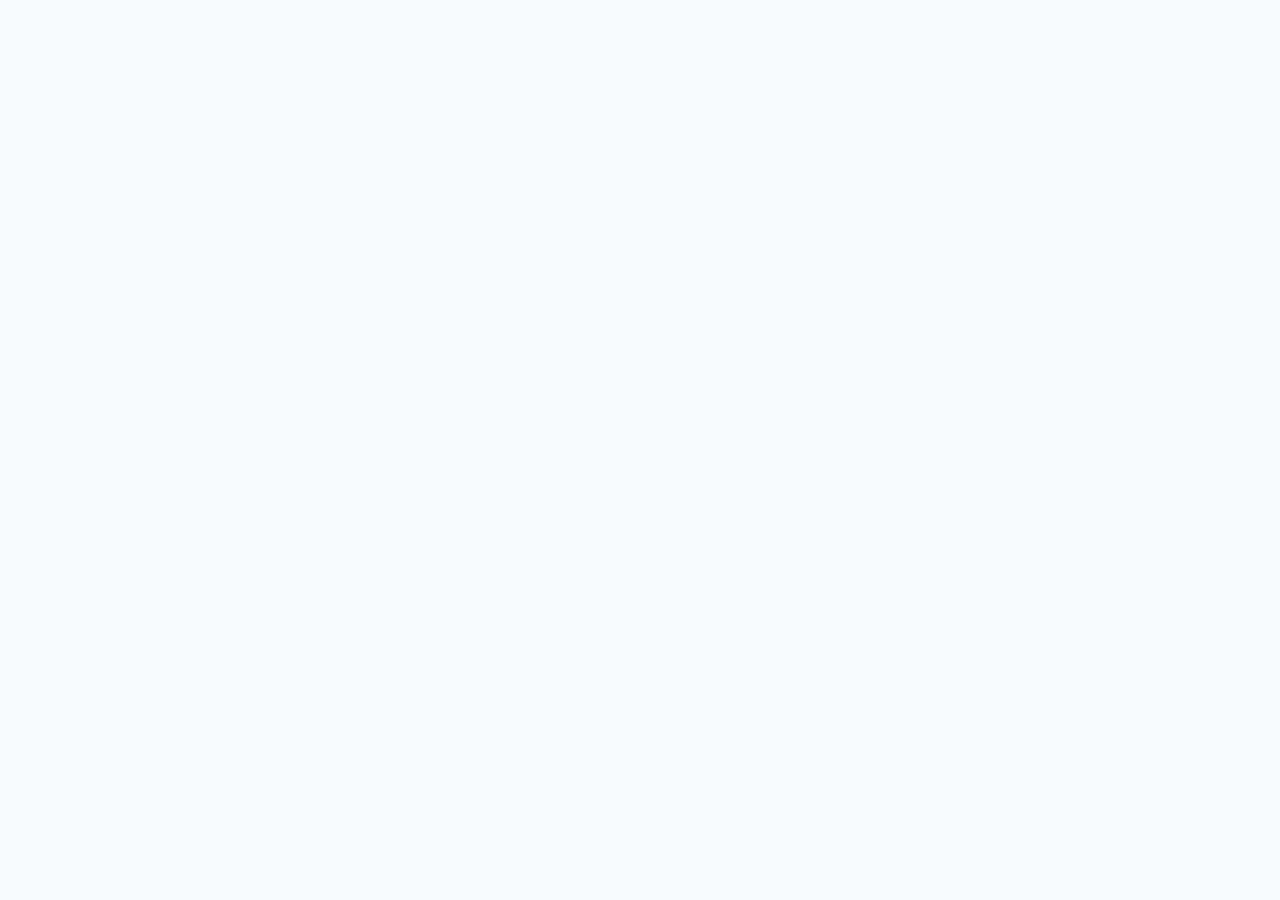
==== index.html @ 61c15d19 "Shrink the Daily and Arena top cards to 96 once today's challenge is done iOS frames both at isCompl" ====
<!DOCTYPE html>
<html lang="en">

<head>
    <meta charset="UTF-8">
    <meta name="viewport"
        content="width=device-width, initial-scale=1.0, maximum-scale=1.0, user-scalable=no, viewport-fit=cover">
    <meta name="google-site-verification" content="3s9HhfGiufMn-CV7OhrmbOc2FRz2rrW3vr4sDleNKUE" />
    <title>Prefrontal Lab | Cognitive Training Games</title>
    <meta name="description"
        content="Prefrontal Lab is a fast cognitive training game suite for attention, working memory, visual search, inhibition, and reasoning." />
    <meta name="application-name" content="Prefrontal Lab" />
    <meta name="robots" content="index,follow" />
    <link rel="canonical" href="https://prefrontal-lab.com/" />
    <meta property="og:title" content="Prefrontal Lab | Cognitive Training Games" />
    <meta property="og:description"
        content="Train attention, working memory, visual search, inhibition, and reasoning with quick brain-training games." />
    <meta property="og:type" content="website" />
    <meta property="og:url" content="https://prefrontal-lab.com/" />
    <meta property="og:locale" content="en_US" />
    <meta name="twitter:card" content="summary" />
    <meta name="twitter:title" content="Prefrontal Lab | Cognitive Training Games" />
    <meta name="twitter:description"
        content="Quick cognitive training games for attention, memory, inhibition, and reasoning." />
    <link rel="stylesheet" href="https://cdn.jsdelivr.net/npm/katex@0.16.0/dist/katex.min.css">
    <script defer src="https://cdn.jsdelivr.net/npm/katex@0.16.0/dist/katex.min.js"></script>
    <meta name="theme-color" content="#f8fafc">
    <script>
        // 在第一帧之前决定深浅色，否则选了深色的人每次打开都会先闪一下白屏。
        // 和 App.jsx 里的外观设置读同一个键；存储不可用时按系统来。
        (function () {
            var pref = 'system';
            try { pref = localStorage.getItem('pfl_appearance') || 'system'; } catch (e) { }
            var systemDark = !!(window.matchMedia && window.matchMedia('(prefers-color-scheme: dark)').matches);
            if (pref === 'dark' || (pref === 'system' && systemDark)) {
                document.documentElement.classList.add('theme-dark');
                document.querySelector('meta[name="theme-color"]').setAttribute('content', '#0f172a');
            }
        })();
    </script>
    <link rel="stylesheet" href="./src/styles.css?v=v628-layout-20261013d">
    <link rel="stylesheet" href="./src/theme-dark.css?v=v628-layout-20261013d">
    <link rel="stylesheet" href="./src/parity-shell.css?v=v628-layout-20261013d">
    <link rel="stylesheet" href="./src/parity-rules.css?v=v628-layout-20261013d">
    <link rel="stylesheet" href="./src/parity-game.css?v=v628-layout-20261013d">
    <link rel="stylesheet" href="./src/parity-arena.css?v=v628-layout-20261013d">
    <link rel="stylesheet" href="./src/parity-daily.css?v=v628-layout-20261013d">
    <link rel="stylesheet" href="./src/parity-layout.css?v=v628-layout-20261013d">
    <script src="https://unpkg.com/react@18/umd/react.production.min.js" crossorigin></script>
    <script src="https://unpkg.com/react-dom@18/umd/react-dom.production.min.js" crossorigin></script>
    <script src="https://unpkg.com/@babel/standalone@7.24.7/babel.min.js" crossorigin></script>
    <script src="https://cdn.tailwindcss.com"></script>
    <script>
        // 只带 border、不写颜色的元素（规则弹窗里的示例框等）用的是 Tailwind 的默认描边色。
        // 把它换成变量，浅色下仍是原来的 #e5e7eb，深色下由 theme-dark.css 改成描边色。
        tailwind.config = { theme: { extend: { borderColor: { DEFAULT: 'var(--pfl-default-border, #e5e7eb)' } } } };
    </script>
    <script src="https://unpkg.com/lucide@latest"></script>
</head>

<body>
    <div id="root"></div>

    <script src="./src/gameLogic.js?v=v628-layout-20261013d"></script>
    <script type="text/babel" data-presets="env,react" src="./src/App.jsx?v=v628-layout-20261013d"></script>
</body>

</html>
---- src/styles.css ----
body {
    --mobile-nav-height: 68px;
    --mobile-nav-bottom: max(8px, env(safe-area-inset-bottom));
    --mobile-nav-gap: 20px;
    --mobile-nav-clearance: calc(var(--mobile-nav-height) + var(--mobile-nav-bottom) + var(--mobile-nav-gap));
    background-color: #f8fafc;
    font-family: 'Inter', system-ui, -apple-system, sans-serif;
    margin: 0;
    overflow: hidden;
    touch-action: manipulation;
}

html,
body {
    height: 100%;
}

body.is-app-scrollable {
    overflow-x: hidden;
    overflow-y: auto;
    touch-action: pan-y;
    overscroll-behavior-y: none;
    -webkit-overflow-scrolling: touch;
}

html.is-app-scrollable {
    overflow-x: hidden;
    overflow-y: auto;
    overscroll-behavior-y: none;
}

#root {
    height: 100vh;
    height: 100dvh;
    width: 100vw;
}

body.is-app-scrollable #root {
    height: auto;
    min-height: 100vh;
    min-height: 100dvh;
}

.app-shell {
    min-height: 100vh;
    min-height: 100dvh;
}

body.is-app-scrollable .app-shell {
    height: auto !important;
    min-height: 100vh;
    min-height: 100dvh;
    overflow: visible !important;
}

.app-nav {
    position: fixed;
    left: 12px;
    right: 12px;
    bottom: max(10px, env(safe-area-inset-bottom));
    z-index: 60;
    display: flex;
    align-items: center;
    gap: 8px;
    padding: 8px;
    border: 1px solid rgba(226, 232, 240, 0.9);
    border-radius: 24px;
    background: rgba(255, 255, 255, 0.9);
    box-shadow: 0 18px 45px rgba(15, 23, 42, 0.14);
    backdrop-filter: blur(18px);
}

.app-nav-brand,
.app-nav-settings {
    display: none;
}

.settings-scrim {
    position: fixed;
    inset: 0;
    z-index: 80;
    border: 0;
    background: transparent;
}

.settings-control {
    position: relative;
    z-index: 70;
}

.settings-toggle {
    width: 42px;
    height: 42px;
    border: 1px solid #e2e8f0;
    border-radius: 999px;
    background: rgba(255, 255, 255, 0.9);
    color: #4f46e5;
    display: flex;
    align-items: center;
    justify-content: center;
    box-shadow: 0 4px 10px rgba(15, 23, 42, 0.04);
    backdrop-filter: blur(12px);
}

.settings-toggle:active {
    transform: scale(0.96);
}

.settings-menu {
    position: absolute;
    top: calc(100% + 10px);
    right: 0;
    width: min(260px, calc(100vw - 32px));
    border: 1px solid rgba(226, 232, 240, 0.92);
    border-radius: 20px;
    background: rgba(255, 255, 255, 0.96);
    box-shadow: 0 18px 42px rgba(15, 23, 42, 0.14);
    backdrop-filter: blur(18px);
    padding: 12px;
    z-index: 2;
    pointer-events: auto;
}

.settings-panel {
    position: fixed;
    top: 66px;
    right: 20px;
    z-index: 90;
}

.settings-menu-title,
.settings-sync-row,
.settings-sound-row,
.settings-sound-label {
    display: flex;
    align-items: center;
    gap: 8px;
}

.settings-menu-title {
    color: #0f172a;
    font-size: 12px;
    font-weight: 900;
    padding: 3px 4px 10px;
}

.settings-menu-section {
    border-radius: 16px;
    background: #f8fafc;
    padding: 10px;
}

.settings-row-label {
    color: #64748b;
    font-size: 10px;
    font-weight: 900;
    margin-bottom: 8px;
}

.settings-language-group {
    display: grid;
    grid-template-columns: 1fr 1fr;
    gap: 6px;
}

/* 外观有三个选项（跟随系统 / 浅色 / 深色），语言只有两个。 */
.settings-language-group.is-three {
    grid-template-columns: repeat(3, minmax(0, 1fr));
}

.settings-language-option {
    height: 36px;
    border: 1px solid #e2e8f0;
    border-radius: 12px;
    background: #ffffff;
    color: #64748b;
    font-size: 12px;
    font-weight: 900;
    position: relative;
    z-index: 1;
    pointer-events: auto;
    touch-action: manipulation;
}

.settings-language-option.is-active {
    border-color: #4f46e5;
    background: #4f46e5;
    color: #ffffff;
}

.settings-sound-row {
    margin-top: 10px;
    border-radius: 16px;
    background: #ffffff;
    border: 1px solid #e2e8f0;
    color: #334155;
    padding: 10px;
    font-size: 11px;
    font-weight: 900;
}

.settings-sound-label {
    min-width: 0;
}

.settings-sound-toggle {
    margin-left: auto;
    min-width: 54px;
    height: 28px;
    border: 1px solid #e2e8f0;
    border-radius: 999px;
    background: #f8fafc;
    color: #94a3b8;
    padding: 0 10px;
    font-size: 10px;
    font-weight: 900;
    transition: transform 160ms ease, background 160ms ease, color 160ms ease, border-color 160ms ease;
    touch-action: manipulation;
}

.settings-sound-toggle.is-active {
    border-color: rgba(16, 185, 129, 0.28);
    background: #ecfdf5;
    color: #059669;
}

.settings-sound-toggle:active {
    transform: scale(0.96);
}

.settings-sync-row {
    margin-top: 10px;
    border-radius: 16px;
    background: #ffffff;
    border: 1px solid #e2e8f0;
    color: #64748b;
    padding: 10px;
    font-size: 11px;
    font-weight: 900;
}

.settings-sync-row strong {
    margin-left: auto;
    border-radius: 999px;
    background: #f1f5f9;
    color: #94a3b8;
    padding: 4px 7px;
    font-size: 9px;
}

.settings-screen {
    color: #0f172a;
}

.settings-page-wrap {
    width: 100%;
    max-width: 440px;
    margin: 0 auto;
    padding-bottom: 16px;
}

.settings-page-hero {
    display: flex;
    align-items: center;
    gap: 14px;
    margin-bottom: 16px;
}

.settings-page-icon {
    width: 52px;
    height: 52px;
    border-radius: 18px;
    background: #4f46e5;
    color: #ffffff;
    display: flex;
    align-items: center;
    justify-content: center;
    box-shadow: 0 16px 30px rgba(79, 70, 229, 0.2);
    flex: 0 0 auto;
}

.settings-page-kicker {
    color: #94a3b8;
    font-size: 9px;
    font-weight: 900;
    letter-spacing: 0.12em;
    text-transform: uppercase;
}

.settings-page-hero h2 {
    margin-top: 3px;
    color: #0f172a;
    font-size: 24px;
    font-weight: 950;
    line-height: 1.1;
}

.settings-page-hero p {
    margin-top: 5px;
    color: #64748b;
    font-size: 12px;
    font-weight: 750;
    line-height: 1.45;
}

.settings-page-card {
    margin-top: 12px;
    border: 1px solid #e2e8f0;
    border-radius: 22px;
    background: #ffffff;
    padding: 14px;
    box-shadow: 0 14px 30px rgba(15, 23, 42, 0.045);
}

.settings-page-link-card {
    width: 100%;
    display: flex;
    align-items: center;
    gap: 12px;
    text-align: left;
    cursor: pointer;
    transition: transform 160ms ease, border-color 160ms ease, box-shadow 160ms ease;
}

.settings-page-link-card:hover {
    border-color: rgba(79, 70, 229, 0.22);
    box-shadow: 0 16px 32px rgba(79, 70, 229, 0.08);
}

.settings-page-link-card:active {
    transform: scale(0.985);
}

.settings-page-enter-button {
    flex: 0 0 auto;
    margin-left: auto;
    display: inline-flex;
    align-items: center;
    justify-content: center;
    min-width: 66px;
    gap: 3px;
    border: 1px solid rgba(16, 185, 129, 0.18);
    border-radius: 999px;
    background: #ecfdf5;
    color: #059669;
    padding: 7px 9px;
    font-size: 10px;
    font-weight: 950;
    white-space: nowrap;
}

.settings-daily-card-icon {
    background: #ecfdf5;
    color: #10b981;
}

.settings-page-back {
    display: inline-flex;
    align-items: center;
    gap: 5px;
    min-height: 32px;
    margin: -3px 0 12px;
    border: 0;
    background: transparent;
    color: #64748b;
    font-size: 11px;
    font-weight: 900;
}

.settings-page-back:active {
    transform: translateX(-2px);
}

.settings-subpage-hero {
    margin-bottom: 14px;
}

.settings-daily-page-icon {
    background: #10b981;
    box-shadow: 0 16px 30px rgba(16, 185, 129, 0.18);
}

.settings-page-row,
.settings-page-card.settings-account-card {
    display: flex;
    align-items: center;
    gap: 12px;
}

.settings-page-stack {
    display: flex;
    flex-direction: column;
    gap: 12px;
}

.settings-page-group {
    padding: 0;
    overflow: hidden;
}

.settings-page-group-row {
    padding: 14px;
}

.settings-page-group-language {
    display: flex;
    flex-direction: column;
    gap: 10px;
}

.settings-page-group-divider {
    height: 1px;
    margin: 0 14px;
    background: #eef2f7;
}

.settings-page-group-link {
    width: 100%;
    border: 0;
    background: #ffffff;
    display: flex;
    align-items: center;
    gap: 12px;
    text-align: left;
    cursor: pointer;
    transition: background 160ms ease;
}

.settings-page-group-link:hover {
    background: #f8fafc;
}

.settings-page-group-link:active {
    transform: scale(0.99);
}

.training-records-screen {
    min-height: 100dvh;
    padding: 20px 20px 34px;
}

.training-records-wrap {
    width: 100%;
    max-width: 560px;
    margin: 0 auto;
}

.training-records-topbar {
    display: grid;
    grid-template-columns: 32px minmax(0, 1fr) 32px;
    align-items: center;
    gap: 8px;
    margin: -3px 0 18px;
}

.training-records-topbar .settings-page-back {
    width: 32px;
    min-height: 32px;
    margin: 0;
    justify-content: center;
}

.training-records-topbar h1 {
    margin: 0;
    color: #0f172a;
    font-size: 20px;
    font-weight: 950;
    line-height: 1.1;
    text-align: center;
}

.training-records-locked-state {
    min-height: 420px;
    display: flex;
    flex-direction: column;
    align-items: center;
    justify-content: center;
    padding: 32px 22px;
    border: 1px solid #e2e8f0;
    border-radius: 24px;
    background: #ffffff;
    box-shadow: 0 12px 26px rgba(15, 23, 42, 0.05);
    text-align: center;
}

.training-records-locked-icon {
    width: 58px;
    height: 58px;
    display: grid;
    place-items: center;
    margin-bottom: 16px;
    border-radius: 18px;
    background: #eef2ff;
    color: #4f46e5;
}

.training-records-locked-kicker {
    color: #818cf8;
    font-size: 10px;
    font-weight: 950;
    letter-spacing: 0.12em;
}

.training-records-locked-state h2 {
    max-width: 300px;
    margin-top: 8px;
    color: #0f172a;
    font-size: 21px;
    font-weight: 950;
    line-height: 1.2;
}

.training-records-locked-state > p {
    max-width: 300px;
    margin-top: 9px;
    color: #64748b;
    font-size: 12px;
    font-weight: 750;
    line-height: 1.55;
}

.training-records-locked-progress {
    width: min(100%, 300px);
    margin-top: 24px;
    padding: 13px;
    border: 1px solid #e0e7ff;
    border-radius: 16px;
    background: #f8fafc;
    text-align: left;
}

.training-records-locked-progress-head {
    display: flex;
    align-items: center;
    justify-content: space-between;
    gap: 12px;
}

.training-records-locked-progress-head span,
.training-records-locked-progress-head strong {
    color: #4f46e5;
    font-size: 10px;
    font-weight: 950;
}

.training-records-locked-progress-track {
    height: 7px;
    margin-top: 10px;
    overflow: hidden;
    border-radius: 999px;
    background: #e2e8f0;
}

.training-records-locked-progress-track span {
    display: block;
    height: 100%;
    border-radius: inherit;
    background: #4f46e5;
    transition: width 240ms ease;
}

.training-records-locked-progress small {
    display: block;
    margin-top: 8px;
    color: #94a3b8;
    font-size: 10px;
    font-weight: 750;
}

.training-records-locked-cta {
    display: inline-flex;
    align-items: center;
    justify-content: center;
    gap: 8px;
    min-height: 44px;
    margin-top: 18px;
    padding: 0 18px;
    border: 0;
    border-radius: 14px;
    background: #4f46e5;
    color: #ffffff;
    font-size: 12px;
    font-weight: 900;
    box-shadow: 0 10px 20px rgba(79, 70, 229, 0.16);
}

.weekly-report-locked-state {
    min-height: 520px;
    border: 1px solid #d1fae5;
    background: #ffffff;
    box-shadow: 0 16px 34px rgba(16, 185, 129, 0.08);
}

.weekly-report-locked-state .training-records-locked-icon {
    background: #ecfdf5;
    color: #059669;
}

.weekly-report-locked-state .training-records-locked-kicker {
    color: #10b981;
}

.weekly-report-locked-state .training-records-locked-progress {
    border-color: #a7f3d0;
}

.weekly-report-locked-state .training-records-locked-progress-head span,
.weekly-report-locked-state .training-records-locked-progress-head strong {
    color: #059669;
}

.weekly-report-locked-state .training-records-locked-progress-track span {
    background: #10b981;
}

.weekly-report-locked-state .training-records-locked-cta {
    background: #10b981;
    box-shadow: 0 10px 20px rgba(16, 185, 129, 0.16);
}

.training-records-hero {
    display: flex;
    align-items: center;
    gap: 12px;
    margin: 8px 0 18px;
}

.training-records-icon {
    background: #eef2ff;
    color: #4f46e5;
    box-shadow: 0 5px 12px rgba(79, 70, 229, 0.08);
}

.training-records-hero h2 {
    margin-top: 3px;
    color: #0f172a;
    font-size: 24px;
    font-weight: 950;
    line-height: 1.1;
}

.training-records-hero p {
    margin-top: 5px;
    color: #64748b;
    font-size: 12px;
    font-weight: 750;
    line-height: 1.45;
}

.training-records-growth-card {
    display: grid;
    grid-template-columns: auto minmax(0, 1fr) auto;
    align-items: center;
    gap: 11px;
    margin: 0 0 12px;
    padding: 13px 14px;
    border: 1px solid #dbeafe;
    border-radius: 18px;
    background: linear-gradient(135deg, #ffffff 0%, #f8fafc 100%);
    box-shadow: 0 10px 24px rgba(79, 70, 229, 0.06);
}

.training-records-growth-mark {
    width: 34px;
    height: 34px;
    display: grid;
    place-items: center;
    border-radius: 12px;
    background: #eef2ff;
    color: #4f46e5;
}

.training-records-growth-copy {
    min-width: 0;
}

.training-records-growth-copy > span,
.training-records-next-step > div > span {
    display: block;
    color: #818cf8;
    font-size: 9px;
    font-weight: 950;
    letter-spacing: 0.1em;
}

.training-records-growth-copy strong {
    display: block;
    margin-top: 3px;
    overflow: hidden;
    color: #0f172a;
    font-size: 14px;
    font-weight: 950;
    text-overflow: ellipsis;
    white-space: nowrap;
}

.training-records-growth-copy p {
    margin-top: 3px;
    overflow: hidden;
    color: #64748b;
    font-size: 10px;
    font-weight: 750;
    line-height: 1.35;
    text-overflow: ellipsis;
    white-space: nowrap;
}

.training-records-growth-streak {
    min-width: 48px;
    padding-left: 10px;
    border-left: 1px solid #e0e7ff;
    text-align: right;
}

.training-records-growth-streak strong {
    display: block;
    color: #4338ca;
    font-size: 20px;
    font-weight: 950;
    line-height: 1;
    font-variant-numeric: tabular-nums;
}

.training-records-growth-streak span {
    display: block;
    margin-top: 4px;
    color: #64748b;
    font-size: 8px;
    font-weight: 850;
    white-space: nowrap;
}

.training-records-report-button {
    width: 100%;
    min-height: 76px;
    margin-bottom: 12px;
    padding: 14px 15px 14px 17px;
    border: 1px solid #4f46e5;
    border-radius: 20px;
    background: #4f46e5;
    color: #4f46e5;
    display: flex;
    align-items: center;
    justify-content: space-between;
    gap: 12px;
    text-align: left;
    position: relative;
    overflow: visible;
    box-shadow: 0 12px 26px rgba(79, 70, 229, 0.16);
    transition: transform 160ms ease, box-shadow 160ms ease, background 160ms ease;
}

.training-records-report-button:active {
    transform: scale(0.985);
}

.training-records-report-button:hover {
    background: #4338ca;
    box-shadow: 0 14px 28px rgba(79, 70, 229, 0.16);
}

.training-records-report-copy {
    display: grid;
    gap: 3px;
}

.training-records-report-copy span {
    color: rgba(255, 255, 255, 0.78);
    font-size: 9px;
    font-weight: 950;
    letter-spacing: 0.1em;
}

.training-records-report-copy strong {
    color: #ffffff;
    font-size: 16px;
    font-weight: 950;
}

.training-records-report-action {
    width: 30px;
    height: 30px;
    flex: 0 0 auto;
    position: relative;
    z-index: 3;
    display: grid;
    place-items: center;
    border-radius: 10px;
    background: transparent;
    color: #ffffff;
}

.training-records-report-action svg {
    display: block;
    width: 16px;
    height: 16px;
    overflow: visible;
    position: relative;
    z-index: 1;
    color: #ffffff;
    stroke: currentColor;
    stroke-width: 2;
}

.training-records-report-arrow {
    transform: scaleX(-1);
}

.training-records-heatmap-panel {
    margin-bottom: 12px;
    padding: 14px;
    border: 1px solid #e2e8f0;
    border-radius: 18px;
    background: #ffffff;
    touch-action: pan-y;
}

.training-records-heatmap-head {
    min-height: 30px;
}

.training-records-month-controls {
    display: inline-flex;
    align-items: center;
    gap: 4px;
}

.training-records-month-controls button {
    display: inline-flex;
    width: 30px;
    height: 30px;
    align-items: center;
    justify-content: center;
    border: 1px solid #e2e8f0;
    border-radius: 10px;
    background: #f8fafc;
    color: #64748b;
    transition: transform 160ms ease, background-color 160ms ease, color 160ms ease;
}

.training-records-month-controls button:not(:disabled):hover {
    background: #eef2ff;
    color: #4f46e5;
}

.training-records-month-controls button:not(:disabled):active {
    transform: scale(0.92);
}

.training-records-month-controls button:disabled {
    cursor: default;
    opacity: 0.35;
}

.training-records-month-arrow {
    display: inline-block;
    width: 16px;
    height: 16px;
    fill: none;
    stroke: currentColor;
    stroke-width: 2;
    stroke-linecap: round;
    stroke-linejoin: round;
}

.training-records-heatmap-layout {
    display: grid;
    grid-template-columns: minmax(0, 1fr) 132px;
    align-items: center;
    gap: 16px;
    margin-top: 14px;
}

.training-records-heatmap {
    min-width: 0;
    width: 100%;
    max-width: 224px;
    margin: 0 auto;
    animation: training-records-month-enter 180ms ease-out;
}

@keyframes training-records-month-enter {
    from {
        opacity: 0.45;
        transform: translateX(8px);
    }
    to {
        opacity: 1;
        transform: translateX(0);
    }
}

@media (prefers-reduced-motion: reduce) {
    .training-records-heatmap {
        animation: none;
    }
}

.training-records-heatmap-body {
    display: block;
}

.training-records-heatmap-weekdays {
    display: grid;
    grid-template-columns: repeat(7, minmax(0, 1fr));
    gap: 4px;
    margin-bottom: 5px;
    color: #94a3b8;
    font-size: 8px;
    font-weight: 850;
    line-height: 1;
    text-align: center;
}

.training-records-heatmap-cells {
    display: grid;
    grid-template-columns: repeat(7, minmax(0, 1fr));
    grid-auto-flow: row;
    grid-auto-rows: 20px;
    gap: 4px;
}

.training-records-heatmap-cell,
.training-records-heatmap-legend i {
    display: block;
    width: min(100%, 11px);
    aspect-ratio: 1;
    justify-self: center;
    border-radius: 4px;
    background: #ffffff;
}

.training-records-heatmap-cell {
    padding: 0;
    border: 0;
    cursor: pointer;
    transition: transform 150ms ease, box-shadow 150ms ease;
}

.training-records-heatmap-cell:not(:disabled):hover {
    transform: scale(1.25);
}

.training-records-heatmap-cell:not(:disabled):active {
    transform: scale(0.92);
}

.training-records-heatmap-cell:disabled {
    cursor: default;
}

.training-records-heatmap-cell.level--1 {
    background: #f8fafc;
    border-color: transparent;
}

.training-records-heatmap-cell.level-0,
.training-records-heatmap-legend i.level-0 {
    background: #e2e8f0;
    border: 0;
}

.training-records-heatmap-cell.is-empty {
    background: transparent;
}

.training-records-heatmap-cell.level-1,
.training-records-heatmap-legend i.level-1 {
    background: #a5b4fc;
}

.training-records-heatmap-cell.level-2,
.training-records-heatmap-legend i.level-2 {
    background: #818cf8;
}

.training-records-heatmap-cell.level-3,
.training-records-heatmap-legend i.level-3 {
    background: #6366f1;
}

.training-records-heatmap-cell.level-4,
.training-records-heatmap-legend i.level-4 {
    background: #4338ca;
}

.training-records-heatmap-legend {
    display: flex;
    align-items: center;
    justify-content: flex-end;
    gap: 5px;
    color: #94a3b8;
    font-size: 9px;
    font-weight: 850;
}

.training-records-heatmap-legend i {
    width: 11px;
    border-radius: 3px;
}

.training-records-heatmap-summary {
    display: grid;
    gap: 9px;
    padding-left: 15px;
    border-left: 1px solid #e0e7ff;
}

.training-records-heatmap-summary > span {
    color: #818cf8;
    font-size: 9px;
    font-weight: 950;
    letter-spacing: 0.08em;
    text-transform: uppercase;
}

.training-records-heatmap-summary > div {
    display: flex;
    align-items: baseline;
    gap: 6px;
}

.training-records-heatmap-summary strong {
    color: #4338ca;
    font-size: 20px;
    font-weight: 950;
    line-height: 1;
    font-variant-numeric: tabular-nums;
}

.training-records-heatmap-summary small {
    color: #64748b;
    font-size: 9px;
    font-weight: 850;
    line-height: 1.2;
}

.training-records-day-detail {
    display: grid;
    grid-template-columns: auto minmax(0, 1fr);
    align-items: center;
    gap: 12px;
    margin-top: 13px;
    padding-top: 12px;
    border-top: 1px solid #e2e8f0;
}

.training-records-day-detail > div:first-child span,
.training-records-day-detail-stats span {
    display: block;
    color: #94a3b8;
    font-size: 9px;
    font-weight: 850;
}

.training-records-day-detail > div:first-child strong {
    display: block;
    margin-top: 3px;
    color: #0f172a;
    font-size: 12px;
    font-weight: 950;
    font-variant-numeric: tabular-nums;
}

.training-records-day-detail-stats {
    display: grid;
    grid-template-columns: repeat(3, minmax(0, 1fr));
    gap: 8px;
}

.training-records-day-detail-stats strong {
    display: block;
    overflow: hidden;
    color: #4f46e5;
    font-size: 11px;
    font-weight: 950;
    text-overflow: ellipsis;
    white-space: nowrap;
}

.training-records-day-detail p {
    color: #64748b;
    font-size: 10px;
    font-weight: 750;
}

@media (max-width: 560px) {
    .training-records-heatmap-layout {
        grid-template-columns: 1fr;
        gap: 14px;
    }

    .training-records-heatmap-summary {
        grid-template-columns: repeat(3, minmax(0, 1fr));
        gap: 8px;
        padding-top: 12px;
        padding-left: 0;
        border-top: 1px solid #e0e7ff;
        border-left: 0;
    }

    .training-records-heatmap-summary > span {
        grid-column: 1 / -1;
    }
}

.training-records-range-tabs {
    display: grid;
    grid-template-columns: repeat(3, minmax(0, 1fr));
    gap: 4px;
    margin-bottom: 12px;
    padding: 4px;
    border-radius: 16px;
    background: #e2e8f0;
}

.training-records-section-head {
    display: flex;
    align-items: end;
    justify-content: space-between;
    gap: 12px;
    margin: 18px 2px 8px;
}

.training-records-section-head strong {
    display: block;
    color: #0f172a;
    font-size: 15px;
    font-weight: 950;
}

.training-records-section-head span {
    display: block;
    margin-top: 3px;
    color: #94a3b8;
    font-size: 10px;
    font-weight: 750;
}

.training-records-range-tabs button {
    min-height: 36px;
    border: 0;
    border-radius: 12px;
    background: transparent;
    color: #64748b;
    font-size: 11px;
    font-weight: 950;
}

.training-records-range-tabs button.is-active {
    background: #ffffff;
    color: #4f46e5;
    box-shadow: 0 5px 12px rgba(15, 23, 42, 0.08);
}

.training-records-metrics {
    display: grid;
    grid-template-columns: repeat(3, minmax(0, 1fr));
    gap: 8px;
}

.training-records-metric {
    min-width: 0;
    padding: 12px;
    border: 1px solid #e2e8f0;
    border-radius: 16px;
    background: #ffffff;
}

.training-records-metric span {
    display: block;
    color: #94a3b8;
    font-size: 10px;
    font-weight: 900;
}

.training-records-metric strong {
    display: block;
    margin-top: 4px;
    color: #0f172a;
    font-size: 24px;
    font-weight: 950;
    line-height: 1;
    font-variant-numeric: tabular-nums;
}

.training-records-empty,
.training-records-panel {
    margin-top: 12px;
    border: 1px solid #e2e8f0;
    border-radius: 20px;
    background: #ffffff;
    padding: 14px;
}

.training-records-empty {
    min-height: 150px;
    color: #94a3b8;
    display: flex;
    flex-direction: column;
    align-items: center;
    justify-content: center;
    gap: 10px;
    text-align: center;
}

.training-records-empty p {
    max-width: 240px;
    font-size: 12px;
    font-weight: 750;
    line-height: 1.45;
}

.training-records-panel-head {
    display: flex;
    align-items: center;
    justify-content: space-between;
    gap: 12px;
    color: #94a3b8;
}

.training-records-panel-head svg {
    color: #4f46e5;
}

.training-records-panel-kicker {
    color: #64748b;
    font-size: 10px;
    font-weight: 950;
    letter-spacing: 0.08em;
    text-transform: uppercase;
}

.training-records-panel-head strong {
    display: block;
    margin-top: 4px;
    color: #0f172a;
    font-size: 12px;
    font-weight: 950;
    font-variant-numeric: tabular-nums;
}

.training-records-bars {
    height: 132px;
    display: grid;
    grid-template-columns: repeat(auto-fit, minmax(28px, 1fr));
    align-items: end;
    gap: 7px;
    margin-top: 16px;
    padding-top: 8px;
    border-top: 1px solid #f1f5f9;
}

.training-records-bar-column {
    min-width: 0;
    height: 100%;
    display: flex;
    flex-direction: column;
    align-items: center;
    justify-content: flex-end;
    gap: 5px;
}

.training-records-bar-track {
    width: 100%;
    max-width: 24px;
    height: 92px;
    display: flex;
    align-items: flex-end;
    overflow: hidden;
    border-radius: 999px;
    background: #f1f5f9;
}

.training-records-bar-fill {
    width: 100%;
    min-height: 7px;
    border-radius: inherit;
    background: #4f46e5;
    transition: height 500ms cubic-bezier(0.2, 1, 0.3, 1);
}

.training-records-bar-column.is-empty .training-records-bar-fill {
    height: 0 !important;
    min-height: 0;
    background: transparent;
}

.training-records-bar-column span {
    max-width: 44px;
    overflow: hidden;
    color: #94a3b8;
    font-size: 9px;
    font-weight: 900;
    white-space: nowrap;
    text-overflow: ellipsis;
}

.training-records-bar-column small {
    color: #4f46e5;
    font-size: 9px;
    font-weight: 950;
    font-variant-numeric: tabular-nums;
}

.training-records-effect-copy {
    margin-top: 12px;
    color: #64748b;
    font-size: 10px;
    font-weight: 800;
    line-height: 1.45;
}

.training-records-task-list {
    display: grid;
    gap: 11px;
    margin-top: 14px;
}

.training-records-preference-copy {
    margin-top: 4px;
    color: #64748b;
    font-size: 10px;
    font-weight: 750;
    line-height: 1.35;
}

.training-records-task-row {
    display: grid;
    grid-template-columns: minmax(76px, 0.8fr) minmax(0, 1fr) 24px;
    align-items: center;
    gap: 8px;
}

.training-records-task-name {
    overflow: hidden;
    color: #475569;
    font-size: 11px;
    font-weight: 850;
    white-space: nowrap;
    text-overflow: ellipsis;
}

.training-records-task-track {
    height: 7px;
    overflow: hidden;
    border-radius: 999px;
    background: #f1f5f9;
}

.training-records-task-track i {
    display: block;
    height: 100%;
    border-radius: inherit;
    background: #10b981;
}

.training-records-task-row strong {
    color: #059669;
    font-size: 11px;
    font-weight: 950;
    text-align: right;
    font-variant-numeric: tabular-nums;
}

.training-records-schulte-panel p,
.training-records-performance-empty {
    margin-top: 8px;
    color: #64748b;
    font-size: 11px;
    font-weight: 750;
    line-height: 1.45;
}

.training-records-performance-list {
    display: grid;
    gap: 8px;
    margin-top: 13px;
}

.training-records-performance-row {
    display: flex;
    align-items: center;
    justify-content: space-between;
    gap: 12px;
    padding: 10px 11px;
    border-radius: 13px;
    background: #f8fafc;
}

.training-records-performance-row > div {
    min-width: 0;
}

.training-records-performance-row > div strong {
    display: block;
    overflow: hidden;
    color: #334155;
    font-size: 11px;
    font-weight: 950;
    text-overflow: ellipsis;
    white-space: nowrap;
}

.training-records-performance-row > div span {
    display: block;
    margin-top: 2px;
    color: #94a3b8;
    font-size: 9px;
    font-weight: 800;
}

.training-records-performance-row > strong {
    flex: 0 0 auto;
    color: #4f46e5;
    font-size: 13px;
    font-weight: 950;
    font-variant-numeric: tabular-nums;
}

.training-records-muted {
    color: #94a3b8;
    font-size: 12px;
    font-weight: 800;
}

.training-records-next-step {
    display: flex;
    align-items: center;
    justify-content: space-between;
    gap: 12px;
    margin-top: 14px;
    padding: 14px 15px;
    border: 1px solid #c7d2fe;
    border-radius: 18px;
    background: #eef2ff;
}

.training-records-next-step strong {
    display: block;
    margin-top: 3px;
    color: #312e81;
    font-size: 14px;
    font-weight: 950;
}

.training-records-next-step p {
    margin-top: 3px;
    color: #64748b;
    font-size: 10px;
    font-weight: 750;
}

.training-records-next-step button {
    width: 36px;
    height: 36px;
    flex: 0 0 auto;
    display: grid;
    place-items: center;
    border: 0;
    border-radius: 12px;
    background: #4f46e5;
    color: #ffffff;
    transition: transform 150ms ease, background 150ms ease;
}

.training-records-next-step button:active {
    transform: scale(0.94);
}

.training-records-next-step button.is-complete {
    background: #10b981;
}

.training-records-next-step-arrow {
    display: block;
    transform: scaleX(-1);
}

.daily-bridge-link {
    border-color: #a7f3d0;
    background: #ffffff;
    box-shadow: 0 12px 26px rgba(16, 185, 129, 0.08);
}

.daily-bridge-link > div > span {
    color: #10b981;
}

.daily-bridge-link > div > strong {
    color: #065f46;
}

.daily-bridge-link > div > p {
    color: #047857;
}

.daily-bridge-link button {
    background: transparent;
    color: #10b981;
    border-radius: 0;
}

.daily-bridge-link button:active {
    background: transparent;
    color: #059669;
}

@media (max-width: 420px) {
    .training-records-growth-card {
        grid-template-columns: auto minmax(0, 1fr);
    }

    .training-records-growth-streak {
        grid-column: 2;
        justify-self: start;
        padding-left: 0;
        border-left: 0;
        text-align: left;
    }

    .training-records-growth-streak strong,
    .training-records-growth-streak span {
        display: inline;
        margin-right: 4px;
    }
}

.weekly-report-prompt {
    animation: weekly-report-prompt-fade 220ms ease-out both;
}

.weekly-report-prompt-card {
    width: min(100%, 360px);
    border: 1px solid rgba(16, 185, 129, 0.18);
    border-radius: 28px;
    background: #ffffff;
    padding: 24px;
    box-shadow: 0 24px 60px rgba(15, 23, 42, 0.2);
    text-align: center;
    animation: pop-center 360ms cubic-bezier(0.2, 1.2, 0.3, 1) both;
}

.weekly-report-prompt-icon {
    width: 54px;
    height: 54px;
    margin: 0 auto 14px;
    border-radius: 18px;
    background: #ecfdf5;
    color: #10b981;
    display: flex;
    align-items: center;
    justify-content: center;
}

.weekly-report-prompt-kicker {
    color: #10b981;
    font-size: 9px;
    font-weight: 950;
    letter-spacing: 0.16em;
}

.weekly-report-prompt-card h2 {
    margin-top: 8px;
    color: #0f172a;
    font-size: 22px;
    font-weight: 950;
    line-height: 1.2;
}

.weekly-report-prompt-card p {
    margin: 8px auto 0;
    max-width: 270px;
    color: #64748b;
    font-size: 12px;
    font-weight: 750;
    line-height: 1.5;
}

.weekly-report-prompt-primary {
    width: 100%;
    min-height: 46px;
    margin-top: 20px;
    border: 0;
    border-radius: 15px;
    background: #0f172a;
    color: #ffffff;
    display: flex;
    align-items: center;
    justify-content: center;
    gap: 7px;
    font-size: 12px;
    font-weight: 950;
}

.weekly-report-prompt-secondary {
    min-height: 34px;
    margin-top: 5px;
    border: 0;
    background: transparent;
    color: #94a3b8;
    font-size: 11px;
    font-weight: 900;
}

@keyframes weekly-report-prompt-fade {
    from { opacity: 0; }
    to { opacity: 1; }
}

.first-play-nudge {
    background: rgba(15, 23, 42, 0.26);
    backdrop-filter: blur(8px);
    -webkit-backdrop-filter: blur(8px);
    animation: weekly-report-prompt-fade 180ms ease-out both;
}

.first-play-nudge-card {
    width: min(100%, 350px);
    border: 1px solid rgba(79, 70, 229, 0.14);
    border-radius: 26px;
    background: #ffffff;
    padding: 24px;
    box-shadow: 0 24px 60px rgba(15, 23, 42, 0.2);
    text-align: center;
    animation: pop-center 340ms cubic-bezier(0.2, 1.2, 0.3, 1) both;
}

.first-play-nudge-icon {
    width: 54px;
    height: 54px;
    margin: 0 auto 14px;
    border-radius: 18px;
    background: #eef2ff;
    color: #4f46e5;
    display: flex;
    align-items: center;
    justify-content: center;
}

.first-play-nudge-kicker {
    color: #4f46e5;
    font-size: 9px;
    font-weight: 950;
    letter-spacing: 0.16em;
}

.first-play-nudge-card h2 {
    margin-top: 8px;
    color: #0f172a;
    font-size: 22px;
    font-weight: 950;
    line-height: 1.2;
}

.first-play-nudge-card p {
    margin: 8px auto 0;
    max-width: 270px;
    color: #64748b;
    font-size: 12px;
    font-weight: 750;
    line-height: 1.5;
}

.first-play-nudge-primary {
    width: 100%;
    min-height: 46px;
    margin-top: 20px;
    border: 0;
    border-radius: 15px;
    background: #4f46e5;
    color: #ffffff;
    display: flex;
    align-items: center;
    justify-content: center;
    gap: 7px;
    font-size: 12px;
    font-weight: 950;
    box-shadow: 0 10px 22px rgba(79, 70, 229, 0.2);
}

.first-play-nudge-secondary {
    min-height: 34px;
    margin-top: 5px;
    border: 0;
    background: transparent;
    color: #94a3b8;
    font-size: 11px;
    font-weight: 900;
}

.settings-page-row-head {
    display: flex;
    align-items: flex-start;
    justify-content: space-between;
    gap: 12px;
}

.settings-page-card-icon {
    width: 40px;
    height: 40px;
    border-radius: 16px;
    background: #f1f5f9;
    color: #64748b;
    display: flex;
    align-items: center;
    justify-content: center;
    flex: 0 0 auto;
}

.settings-account-card .settings-page-card-icon {
    background: #ecfdf5;
    color: #10b981;
}

.settings-leaderboard-icon {
    background: #fffbeb;
    color: #f59e0b;
}

.settings-achievements-icon {
    background: #eef2ff;
    color: #4f46e5;
}

.achievement-badge-svg {
    display: block;
    width: 22px;
    height: 22px;
}

.settings-page-card-copy {
    min-width: 0;
    flex: 1;
}

.settings-page-card-title {
    color: #0f172a;
    font-size: 14px;
    font-weight: 950;
    line-height: 1.2;
}

.settings-page-card-body {
    margin-top: 4px;
    color: #64748b;
    font-size: 11px;
    font-weight: 750;
    line-height: 1.45;
}

.settings-page-pill {
    flex: 0 0 auto;
    border-radius: 999px;
    background: #f1f5f9;
    color: #64748b;
    padding: 7px 10px;
    font-size: 10px;
    font-weight: 950;
    white-space: nowrap;
}

.settings-language-group.is-page {
    background: #f8fafc;
    border-radius: 16px;
    padding: 5px;
}

.settings-sound-toggle.is-page {
    min-width: 60px;
    height: 34px;
}

.settings-action-row {
    display: grid;
    grid-template-columns: repeat(2, minmax(0, 1fr));
    gap: 8px;
}

.settings-action-row button,
.settings-export-button {
    height: 42px;
    border: 1px solid #e2e8f0;
    border-radius: 16px;
    background: #f8fafc;
    color: #334155;
    font-size: 11px;
    font-weight: 950;
    display: flex;
    align-items: center;
    justify-content: space-between;
    padding: 0 11px;
    gap: 7px;
}

.settings-action-link-copy {
    display: inline-flex;
    align-items: center;
    gap: 7px;
}

.settings-action-row button > svg:last-child {
    color: #94a3b8;
}

.settings-action-row button:active,
.settings-export-button:active {
    transform: scale(0.98);
}

.settings-export-button {
    width: 100%;
    margin-top: 12px;
    background: #ffffff;
}

.weekly-report-detail.is-settings {
    margin-top: 0;
    border-top: 1px solid #e2e8f0;
    padding: 12px 0 0;
}

.weekly-report-screen {
    min-height: 100dvh;
    padding-bottom: 24px !important;
    background: #f8fafc;
    color: #0f172a;
}

.weekly-report-screen-inner {
    width: 100%;
    max-width: 560px;
    min-height: 100dvh;
    margin: 0 auto;
    padding: 12px 16px 20px;
    display: flex;
    flex-direction: column;
}

.weekly-report-back {
    width: 36px;
    height: 36px;
    border: 0;
    border-radius: 0;
    background: transparent;
    color: #64748b;
    display: flex;
    align-items: center;
    justify-content: center;
    box-shadow: none;
}

.weekly-report-back:active {
    transform: translateX(-2px);
}

.weekly-report-screen-heading {
    margin-top: 15px;
}

.weekly-report-screen-kicker {
    color: #10b981;
    font-size: 10px;
    font-weight: 950;
    letter-spacing: 0.15em;
}

.weekly-report-screen-heading h1 {
    max-width: 430px;
    margin-top: 6px;
    color: #0f172a;
    font-size: 30px;
    font-weight: 950;
    letter-spacing: 0;
    line-height: 1.02;
}

.weekly-report-screen-heading p {
    max-width: 350px;
    margin-top: 7px;
    color: #64748b;
    font-size: 13px;
    font-weight: 750;
    line-height: 1.5;
}

.weekly-report-reveal-list {
    margin-top: 20px;
}

.weekly-report-reveal-row {
    display: flex;
    align-items: flex-start;
    gap: 12px;
    min-height: 100px;
    padding: 13px 0;
    border-top: 1px solid #e2e8f0;
    opacity: 0;
    transform: translateY(18px);
    transition: opacity 360ms ease, transform 360ms cubic-bezier(0.2, 1.2, 0.3, 1);
}

.weekly-report-reveal-row.is-visible {
    opacity: 1;
    transform: translateY(0);
}

.weekly-report-reveal-row.is-visible .weekly-report-reveal-index {
    animation: weekly-report-index-pop 420ms cubic-bezier(0.2, 1.3, 0.3, 1) both;
    box-shadow: 0 0 0 4px rgba(16, 185, 129, 0.08);
}

@keyframes weekly-report-index-pop {
    0% { transform: scale(0.82); opacity: 0.45; }
    70% { transform: scale(1.08); opacity: 1; }
    100% { transform: scale(1); opacity: 1; }
}

.weekly-report-reveal-index {
    width: 30px;
    height: 30px;
    border-radius: 11px;
    background: #ecfdf5;
    color: #059669;
    display: flex;
    align-items: center;
    justify-content: center;
    flex: 0 0 auto;
    font-size: 9px;
    font-weight: 950;
}

.weekly-report-reveal-copy {
    min-width: 0;
    flex: 1;
}

.weekly-report-reveal-label {
    color: #94a3b8;
    font-size: 10px;
    font-weight: 950;
}

.weekly-report-count-line,
.weekly-report-score-line {
    display: flex;
    align-items: baseline;
    gap: 8px;
    margin-top: 2px;
}

.weekly-report-count-line strong {
    color: #10b981;
    font-size: 50px;
    font-weight: 950;
    line-height: 0.98;
    font-variant-numeric: tabular-nums;
}

.weekly-report-score-line strong {
    color: #4f46e5;
    font-size: 42px;
    font-weight: 950;
    line-height: 1;
    font-variant-numeric: tabular-nums;
}

.weekly-report-count-line span,
.weekly-report-score-line span {
    color: #64748b;
    font-size: 13px;
    font-weight: 900;
}

.weekly-report-reveal-value {
    margin-top: 3px;
    color: #0f172a;
    font-size: 22px;
    font-weight: 950;
    line-height: 1.1;
}

.weekly-report-reveal-copy p {
    max-width: 350px;
    margin-top: 5px;
    color: #64748b;
    font-size: 12px;
    font-weight: 750;
    line-height: 1.45;
}

.weekly-report-compare-value {
    margin-top: 3px;
    color: #059669;
    font-size: 18px;
    font-weight: 950;
    line-height: 1.2;
}

.weekly-report-compare-strip {
    display: inline-flex;
    align-items: center;
    gap: 7px;
    margin-top: 7px;
    border-radius: 999px;
    background: #ffffff;
    color: #64748b;
    padding: 7px 10px;
    font-size: 10px;
    font-weight: 900;
}

.weekly-report-compare-strip svg {
    color: #10b981;
}

.weekly-report-final {
    margin-top: auto;
    padding-top: 24px;
    text-align: center;
    opacity: 0;
    transform: translateY(18px);
    transition: opacity 420ms ease, transform 420ms cubic-bezier(0.2, 1.2, 0.3, 1);
}

.weekly-report-final.is-visible {
    opacity: 1;
    transform: translateY(0);
}

.weekly-report-final h2 {
    margin-top: 0;
    color: #0f172a;
    font-size: 21px;
    font-weight: 950;
    line-height: 1.2;
}

.weekly-report-final p {
    max-width: 300px;
    margin: 7px auto 0;
    color: #64748b;
    font-size: 12px;
    font-weight: 750;
    line-height: 1.45;
}

.weekly-report-final button {
    width: 100%;
    min-height: 46px;
    margin-top: 14px;
    border: 0;
    border-radius: 16px;
    background: #0f172a;
    color: #ffffff;
    display: flex;
    align-items: center;
    justify-content: center;
    gap: 8px;
    font-size: 12px;
    font-weight: 950;
    box-shadow: 0 14px 26px rgba(15, 23, 42, 0.14);
}

.weekly-report-final button:active {
    transform: scale(0.985);
}

.home-settings-control {
    position: absolute;
    top: 18px;
    right: 20px;
}

.app-nav-items {
    display: grid;
    grid-auto-flow: column;
    grid-auto-columns: 1fr;
    width: 100%;
    gap: 6px;
}

.app-nav-button {
    min-width: 0;
    height: 52px;
    border: 0;
    border-radius: 18px;
    background: transparent;
    color: #64748b;
    font-size: 11px;
    font-weight: 800;
    line-height: 1;
    display: flex;
    flex-direction: column;
    align-items: center;
    justify-content: center;
    gap: 5px;
    transition: transform 0.16s ease, background-color 0.16s ease, color 0.16s ease, box-shadow 0.16s ease;
}

.app-nav-button:active {
    transform: scale(0.96);
}

.app-nav-button.is-active {
    background: #4f46e5;
    color: #ffffff;
    box-shadow: 0 10px 24px rgba(79, 70, 229, 0.24);
}

.app-nav-button.is-arena.is-active {
    background: #f59e0b;
    color: #ffffff;
    box-shadow: 0 10px 24px rgba(245, 158, 11, 0.28);
}

.app-nav-button.is-daily.is-active {
    background: #10b981;
    color: #ffffff;
    box-shadow: 0 10px 24px rgba(16, 185, 129, 0.24);
}

.app-nav-button > span:first-child {
    display: inline-flex;
    width: 20px;
    height: 20px;
    flex: 0 0 20px;
    align-items: center;
    justify-content: center;
}

.app-nav-button > span:first-child svg {
    display: block;
    width: 20px;
    height: 20px;
    stroke-width: 2;
}

.nav-avatar-glyph {
    position: relative;
    display: inline-block;
    width: 21px;
    height: 21px;
    flex: 0 0 21px;
    border: 1.8px solid currentColor;
    border-radius: 50%;
    color: currentColor;
}

.nav-avatar-glyph::before {
    position: absolute;
    top: 3px;
    left: 6px;
    width: 5px;
    height: 5px;
    border: 1.7px solid currentColor;
    border-radius: 50%;
    content: "";
}

.nav-avatar-glyph::after {
    position: absolute;
    bottom: 3px;
    left: 3px;
    width: 11px;
    height: 6px;
    border: 1.7px solid currentColor;
    border-bottom: 0;
    border-radius: 8px 8px 0 0;
    content: "";
}

.app-nav-button.is-disabled {
    color: #94a3b8;
    cursor: default;
    opacity: 0.72;
}

.app-nav-button.is-disabled:active {
    transform: none;
}

.app-content-screen {
    padding-bottom: max(96px, calc(84px + env(safe-area-inset-bottom))) !important;
}

.mode-score-card {
    min-height: 112px;
    align-items: flex-end;
}

.mode-score-card.is-train,
.mode-score-card.is-arena,
.mode-score-card.is-infinite {
    box-shadow: 0 12px 28px rgba(15, 23, 42, 0.06);
}

.arena-task-card {
    border: 2px solid #fef3c7;
    box-shadow: 0 8px 20px rgba(15, 23, 42, 0.055);
}

.arena-task-icon {
    background: #fffbeb !important;
    color: #f59e0b !important;
}

.home-screen .task-icon,
.daily-task-icon,
.daily-hero-task-icon {
    animation: task-icon-breathe 2.8s ease-in-out infinite;
    transform-origin: center;
    will-change: transform, box-shadow;
}

.home-screen .task-icon svg,
.daily-task-icon svg,
.daily-hero-task-icon svg {
    animation: task-icon-fade 2.8s ease-in-out infinite;
    transform-origin: center;
    will-change: opacity, transform;
}

.arena-side-icon {
    width: 36px;
    height: 36px;
    margin-left: 12px;
    border-radius: 12px;
    color: #fbbf24;
    display: flex;
    align-items: center;
    justify-content: center;
    flex-shrink: 0;
}

.daily-challenge-card {
    box-shadow: 0 16px 36px rgba(16, 185, 129, 0.1);
}

.daily-score-card {
    border: 1px solid rgba(209, 213, 219, 0.78);
    background: rgba(255, 255, 255, 0.94);
    color: #0f172a;
    box-shadow: 0 12px 28px rgba(15, 23, 42, 0.06);
}

.daily-score-card .score-value {
    color: #059669;
}

.daily-score-card .score-watermark {
    color: #10b981;
    opacity: 0.08;
}

.daily-card-hero {
    background: linear-gradient(135deg, #10b981 0%, #14b8a6 100%);
}

.daily-card-hero::before {
    content: "";
    position: absolute;
    inset: 0;
    opacity: 0.24;
    background:
        radial-gradient(circle at 78% 18%, rgba(255, 255, 255, 0.52), transparent 18%),
        radial-gradient(circle at 18% 100%, rgba(255, 255, 255, 0.28), transparent 24%);
    pointer-events: none;
}

.daily-hero-motif {
    position: absolute;
    inset: 0;
    z-index: 0;
    pointer-events: none;
    overflow: hidden;
}

.daily-hero-motif span {
    position: absolute;
    display: block;
}

.daily-hero-motif.is-schulte {
    right: -1px;
    left: auto;
    width: 46%;
    opacity: 0.32;
    background-image:
        linear-gradient(rgba(255, 255, 255, 0.36) 1px, transparent 1px),
        linear-gradient(90deg, rgba(255, 255, 255, 0.36) 1px, transparent 1px);
    background-size: 18px 18px;
    mask-image: linear-gradient(90deg, transparent, #000 34%, #000);
}

.daily-hero-motif.is-schulte::after {
    content: "";
    position: absolute;
    top: -20%;
    left: -40%;
    width: 26%;
    height: 150%;
    background: linear-gradient(90deg, transparent, rgba(255, 255, 255, 0.7), transparent);
    transform: rotate(18deg);
    animation: daily-scan-sweep 3.4s ease-in-out infinite;
}

.daily-hero-motif.is-stroop span {
    width: 18px;
    height: 18px;
    border-radius: 999px;
    opacity: 0.45;
    animation: daily-color-pulse 3s ease-in-out infinite;
}

.daily-hero-motif.is-stroop span:nth-child(1) { right: 34px; top: 18px; background: #ef4444; animation-delay: 0s; }
.daily-hero-motif.is-stroop span:nth-child(2) { right: 82px; top: 38px; background: #3b82f6; animation-delay: 0.25s; }
.daily-hero-motif.is-stroop span:nth-child(3) { right: 48px; bottom: 22px; background: #f59e0b; animation-delay: 0.5s; }
.daily-hero-motif.is-stroop span:nth-child(4) { right: 112px; bottom: 18px; background: #22c55e; animation-delay: 0.75s; }

.daily-hero-motif.is-nback span {
    width: 54px;
    height: 68px;
    border: 1px solid rgba(255, 255, 255, 0.34);
    border-radius: 16px;
    background: rgba(255, 255, 255, 0.12);
    backdrop-filter: blur(8px);
    right: 46px;
    top: 20px;
    opacity: 0.36;
    animation: daily-card-stack 3.2s ease-in-out infinite;
}

.daily-hero-motif.is-nback span:nth-child(2) { right: 74px; top: 34px; animation-delay: 0.18s; }
.daily-hero-motif.is-nback span:nth-child(3) { right: 22px; top: 50px; animation-delay: 0.36s; }

.daily-hero-motif.is-setgame span {
    width: 22px;
    height: 22px;
    right: 70px;
    top: 24px;
    opacity: 0.45;
    border: 3px solid rgba(255, 255, 255, 0.9);
    animation: daily-shape-float 3.1s ease-in-out infinite;
}

.daily-hero-motif.is-setgame span:nth-child(1) { border-radius: 999px; right: 44px; top: 22px; }
.daily-hero-motif.is-setgame span:nth-child(2) { right: 92px; top: 46px; transform: rotate(45deg); animation-delay: 0.25s; }
.daily-hero-motif.is-setgame span:nth-child(3) {
    right: 54px;
    bottom: 22px;
    width: 0;
    height: 0;
    border-left: 14px solid transparent;
    border-right: 14px solid transparent;
    border-bottom: 24px solid rgba(255, 255, 255, 0.86);
    border-top: 0;
    animation-delay: 0.5s;
}

.daily-hero-motif.is-neuroncount span {
    width: 16px;
    height: 16px;
    border-radius: 999px;
    background: rgba(255, 255, 255, 0.44);
    box-shadow: 0 0 0 8px rgba(255, 255, 255, 0.08);
    animation: daily-neuron-drift 4s ease-in-out infinite;
}

.daily-hero-motif.is-neuroncount span:nth-child(1) { right: 38px; top: 20px; }
.daily-hero-motif.is-neuroncount span:nth-child(2) { right: 92px; top: 42px; animation-delay: 0.3s; }
.daily-hero-motif.is-neuroncount span:nth-child(3) { right: 62px; bottom: 26px; animation-delay: 0.6s; }
.daily-hero-motif.is-neuroncount span:nth-child(4) { right: 132px; bottom: 32px; animation-delay: 0.9s; }

.daily-score-summary {
    display: flex;
    align-items: flex-end;
    justify-content: space-between;
    gap: 14px;
}

.daily-best-block {
    min-width: 0;
}

.daily-score-streak {
    display: flex;
    align-items: center;
    gap: 9px;
    flex-shrink: 0;
    border-radius: 20px;
    background: #f8fafc;
    border: 1px solid #e2e8f0;
    padding: 10px 12px;
    backdrop-filter: blur(10px);
}

.daily-score-streak.is-lit {
    background: #fff7ed;
    border-color: rgba(239, 68, 68, 0.24);
}

.daily-score-flame {
    width: 36px;
    height: 36px;
    border-radius: 14px;
    background: #ffffff;
    color: #94a3b8;
    display: flex;
    align-items: center;
    justify-content: center;
}

.daily-score-streak.is-lit .daily-score-flame {
    background: #ffffff;
    color: #f97316;
    border: 1px solid rgba(239, 68, 68, 0.42);
    box-shadow: 0 8px 16px rgba(239, 68, 68, 0.12);
}

.is-solid-flame {
    fill: currentColor;
    stroke-width: 2;
}

.daily-score-streak-label {
    color: #64748b;
    font-size: 10px;
    font-weight: 900;
    line-height: 1;
}

.daily-score-streak-value {
    margin-top: 5px;
    color: #0f172a;
    font-size: 24px;
    font-weight: 900;
    line-height: 1;
}

.daily-score-streak-value span {
    margin-left: 3px;
    color: #64748b;
    font-size: 11px;
    font-weight: 900;
}

.daily-stat-box {
    min-height: 66px;
    border: 1px solid #d1fae5;
    border-radius: 18px;
    background: #f0fdf4;
    padding: 12px;
}

.daily-streak-box {
    display: flex;
    align-items: center;
    gap: 10px;
    border-color: #fed7aa;
    background: linear-gradient(135deg, rgba(255, 247, 237, 0.95), rgba(240, 253, 244, 0.92));
}

.daily-streak-box.is-lit {
    box-shadow: 0 10px 24px rgba(251, 146, 60, 0.12);
}

.daily-streak-icon {
    width: 38px;
    height: 38px;
    border-radius: 15px;
    background: #fff7ed;
    color: #fb923c;
    display: flex;
    align-items: center;
    justify-content: center;
    flex-shrink: 0;
    box-shadow: inset 0 0 0 1px rgba(251, 146, 60, 0.16);
}

.daily-streak-box.is-lit .daily-streak-icon {
    background: linear-gradient(135deg, #ffedd5, #fef3c7);
    color: #f97316;
    box-shadow: 0 8px 18px rgba(251, 146, 60, 0.16), inset 0 0 0 1px rgba(251, 146, 60, 0.22);
}

.daily-streak-box .daily-stat-label {
    color: #f97316;
}

.daily-streak-box:not(.is-lit) {
    border-color: #e2e8f0;
    background: #f8fafc;
}

.daily-streak-box:not(.is-lit) .daily-streak-icon {
    background: #f1f5f9;
    color: #94a3b8;
}

.daily-streak-box:not(.is-lit) .daily-stat-label {
    color: #94a3b8;
}

.daily-stat-label {
    color: #059669;
    font-size: 10px;
    font-weight: 900;
    text-transform: uppercase;
    letter-spacing: 0;
}

.daily-stat-value {
    margin-top: 4px;
    color: #0f172a;
    font-size: 24px;
    font-weight: 900;
    line-height: 1;
}

.daily-stat-value span {
    color: #64748b;
    font-size: 11px;
    font-weight: 800;
}

.daily-goal-box {
    display: flex;
    align-items: center;
    justify-content: space-between;
    gap: 12px;
    border: 1px solid #e2e8f0;
    border-radius: 20px;
    background: #ffffff;
    padding: 12px;
}

.daily-status-pill {
    flex-shrink: 0;
    border-radius: 999px;
    background: #ecfdf5;
    color: #059669;
    padding: 7px 10px;
    font-size: 10px;
    font-weight: 900;
    white-space: nowrap;
}

.daily-status-pill.is-complete {
    background: #10b981;
    color: #ffffff;
}

.daily-rule-row {
    display: flex;
    flex-wrap: wrap;
    gap: 10px;
    margin-top: 8px;
}

.daily-rule-row > span {
    color: #047857;
    font-size: 10px;
    font-weight: 900;
    line-height: 1;
    white-space: nowrap;
    display: inline-flex;
    align-items: center;
    gap: 4px;
}

.daily-week-panel {
    margin-top: 16px;
    border: 1px solid #e2e8f0;
    border-radius: 18px;
    background: #f8fafc;
    padding: 12px;
    position: relative;
    overflow: hidden;
}

.daily-week-panel.is-rewarded {
    border-color: #bbf7d0;
    background: linear-gradient(135deg, #ffffff, #f0fdf4);
    box-shadow: inset 0 0 0 1px rgba(16, 185, 129, 0.07);
}

.daily-week-header {
    display: flex;
    align-items: center;
    justify-content: space-between;
    gap: 12px;
    margin-bottom: 10px;
}

.daily-week-heading {
    display: flex;
    align-items: center;
    gap: 8px;
    min-width: 0;
}

.daily-week-kicker {
    color: #94a3b8;
    font-size: 10px;
    font-weight: 900;
    letter-spacing: 0;
    text-transform: uppercase;
}

.daily-week-goal-main {
    margin-top: 2px;
    color: #0f172a;
    font-size: 12px;
    font-weight: 950;
    line-height: 1.15;
}

.daily-week-goal-text {
    color: #94a3b8;
    font-size: 12px;
    font-weight: 950;
    text-align: right;
}

.daily-week-progress {
    height: 6px;
    overflow: hidden;
    border-radius: 999px;
    background: #e2e8f0;
    margin-bottom: 12px;
}

.daily-week-progress > div {
    height: 100%;
    border-radius: inherit;
    background: linear-gradient(90deg, #10b981, #34d399);
    transition: width 360ms ease;
}

.daily-week-panel.is-rewarded .daily-week-progress {
    background: #dcfce7;
}

.daily-week-panel.is-rewarded .daily-week-progress > div {
    background: linear-gradient(90deg, #10b981, #22c55e, #86efac);
}

.daily-week-panel.is-advancing .daily-week-progress > div {
    animation: daily-week-fill 1.15s cubic-bezier(0.2, 0.85, 0.2, 1) both;
}

.daily-week-panel.is-celebrating {
    box-shadow: 0 14px 30px rgba(16, 185, 129, 0.12), inset 0 0 0 1px rgba(16, 185, 129, 0.08);
    overflow: visible;
}

.daily-week-panel.is-celebrating::after {
    content: "";
    position: absolute;
    left: 50%;
    top: 47%;
    width: 42px;
    height: 42px;
    border-radius: 999px;
    background: radial-gradient(circle, rgba(16, 185, 129, 0.28), rgba(16, 185, 129, 0));
    pointer-events: none;
    z-index: 1;
    animation: daily-week-burst-glow 1.15s ease-out 0.72s both;
}

.daily-week-confetti {
    position: absolute;
    inset: -44px -32px;
    pointer-events: none;
    overflow: visible;
    z-index: 2;
}

.daily-week-confetti span {
    position: absolute;
    top: 50%;
    left: 50%;
    width: 8px;
    height: 14px;
    border-radius: 999px;
    background: #34d399;
    opacity: 0;
    box-shadow: 0 7px 14px rgba(16, 185, 129, 0.18);
    animation: daily-week-confetti-pop 1.45s cubic-bezier(0.14, 0.95, 0.22, 1) both;
}

.daily-week-confetti span:nth-child(3n) {
    width: 9px;
    height: 9px;
    border-radius: 3px;
}

.daily-week-confetti span:nth-child(4n) {
    width: 6px;
    height: 18px;
}

.daily-week-confetti span:nth-child(1) { --x: -232px; --y: -112px; --r: -110deg; background: #10b981; animation-delay: 0.66s; }
.daily-week-confetti span:nth-child(2) { --x: -190px; --y: -76px; --r: 82deg; background: #86efac; animation-delay: 0.7s; }
.daily-week-confetti span:nth-child(3) { --x: -146px; --y: -130px; --r: 146deg; background: #22c55e; animation-delay: 0.68s; }
.daily-week-confetti span:nth-child(4) { --x: -98px; --y: -92px; --r: -64deg; background: #a7f3d0; animation-delay: 0.75s; }
.daily-week-confetti span:nth-child(5) { --x: -44px; --y: -148px; --r: 118deg; background: #14b8a6; animation-delay: 0.69s; }
.daily-week-confetti span:nth-child(6) { --x: 10px; --y: -112px; --r: -128deg; background: #34d399; animation-delay: 0.74s; }
.daily-week-confetti span:nth-child(7) { --x: 64px; --y: -150px; --r: 72deg; background: #10b981; animation-delay: 0.67s; }
.daily-week-confetti span:nth-child(8) { --x: 118px; --y: -100px; --r: -96deg; background: #bbf7d0; animation-delay: 0.72s; }
.daily-week-confetti span:nth-child(9) { --x: 174px; --y: -124px; --r: 132deg; background: #5eead4; animation-delay: 0.68s; }
.daily-week-confetti span:nth-child(10) { --x: 224px; --y: -70px; --r: -82deg; background: #22c55e; animation-delay: 0.73s; }
.daily-week-confetti span:nth-child(11) { --x: -214px; --y: 18px; --r: 152deg; background: #86efac; animation-delay: 0.78s; }
.daily-week-confetti span:nth-child(12) { --x: -152px; --y: 58px; --r: -118deg; background: #10b981; animation-delay: 0.82s; }
.daily-week-confetti span:nth-child(13) { --x: -88px; --y: 34px; --r: 94deg; background: #34d399; animation-delay: 0.8s; }
.daily-week-confetti span:nth-child(14) { --x: -24px; --y: 72px; --r: -144deg; background: #bbf7d0; animation-delay: 0.84s; }
.daily-week-confetti span:nth-child(15) { --x: 42px; --y: 46px; --r: 116deg; background: #10b981; animation-delay: 0.8s; }
.daily-week-confetti span:nth-child(16) { --x: 104px; --y: 80px; --r: -132deg; background: #86efac; animation-delay: 0.86s; }
.daily-week-confetti span:nth-child(17) { --x: 166px; --y: 42px; --r: 104deg; background: #22c55e; animation-delay: 0.82s; }
.daily-week-confetti span:nth-child(18) { --x: 224px; --y: 64px; --r: -156deg; background: #5eead4; animation-delay: 0.88s; }
.daily-week-confetti span:nth-child(19) { --x: -248px; --y: -22px; --r: 76deg; background: #34d399; animation-delay: 0.72s; }
.daily-week-confetti span:nth-child(20) { --x: -116px; --y: -4px; --r: -84deg; background: #10b981; animation-delay: 0.76s; }
.daily-week-confetti span:nth-child(21) { --x: 0px; --y: -178px; --r: 168deg; background: #a7f3d0; animation-delay: 0.7s; }
.daily-week-confetti span:nth-child(22) { --x: 118px; --y: -8px; --r: -112deg; background: #14b8a6; animation-delay: 0.77s; }
.daily-week-confetti span:nth-child(23) { --x: 250px; --y: -20px; --r: 92deg; background: #86efac; animation-delay: 0.74s; }
.daily-week-confetti span:nth-child(24) { --x: 0px; --y: 112px; --r: -126deg; background: #22c55e; animation-delay: 0.9s; }

.daily-week-row {
    display: grid;
    grid-template-columns: repeat(7, minmax(0, 1fr));
    gap: 8px;
}

.daily-week-item {
    display: flex;
    flex-direction: column;
    align-items: center;
    gap: 5px;
}

.daily-week-dot {
    width: 30px;
    height: 30px;
    border-radius: 50%;
    border: 1px solid #d1d5db;
    background: #f8fafc;
    color: #ffffff;
    display: flex;
    align-items: center;
    justify-content: center;
}

.daily-week-dot.is-complete {
    border-color: #10b981;
    background: #10b981;
}

.daily-week-panel.is-rewarded .daily-week-dot.is-complete {
    border-color: #10b981;
    background: #10b981;
}

.daily-week-dot.is-today {
    border-width: 2px;
    box-shadow: 0 0 0 4px rgba(16, 185, 129, 0.14);
    animation: today-pulse 1.8s ease-in-out infinite;
}

.daily-week-panel.is-rewarded .daily-week-dot.is-today {
    box-shadow: 0 0 0 4px rgba(16, 185, 129, 0.18);
}

.daily-week-label {
    color: #94a3b8;
    font-size: 9px;
    font-weight: 900;
}

.daily-tomorrow-panel {
    margin-top: 12px;
    padding: 11px 12px;
    border: 1px solid #e2e8f0;
    border-radius: 18px;
    background: #ffffff;
    display: flex;
    align-items: center;
    justify-content: space-between;
    gap: 10px;
}

.daily-tomorrow-panel.is-unlocked {
    border-color: #bbf7d0;
    background: linear-gradient(135deg, #ffffff, #f0fdf4);
}

.daily-tomorrow-icon {
    width: 34px;
    height: 34px;
    border-radius: 14px;
    background: #f1f5f9;
    color: #94a3b8;
    display: flex;
    align-items: center;
    justify-content: center;
    flex: 0 0 auto;
}

.daily-tomorrow-panel.is-unlocked .daily-tomorrow-icon {
    background: #dcfce7;
    color: #10b981;
}

.daily-tomorrow-chip {
    max-width: 92px;
    padding: 6px 9px;
    border-radius: 999px;
    background: #dcfce7;
    color: #047857;
    font-size: 10px;
    font-weight: 900;
    white-space: nowrap;
    overflow: hidden;
    text-overflow: ellipsis;
}

.daily-start-button {
    width: 100%;
    height: 46px;
    margin-top: 18px;
    border: 0;
    border-radius: 18px;
    background: #0f172a;
    color: #ffffff;
    font-size: 13px;
    font-weight: 900;
    display: flex;
    align-items: center;
    justify-content: center;
    gap: 8px;
    box-shadow: 0 12px 24px rgba(15, 23, 42, 0.12);
}

.daily-start-button.is-secondary {
    border: 1px solid #cbd5e1;
    background: #ffffff;
    color: #0f172a;
    box-shadow: none;
}

.daily-start-button.is-secondary:active {
    background: #f8fafc;
}

.weekly-report-card {
    margin-top: 14px;
    border: 1px solid #d1fae5;
    border-radius: 24px;
    background: #ffffff;
    box-shadow: 0 16px 34px rgba(16, 185, 129, 0.08);
    overflow: hidden;
}

.weekly-report-card.is-open {
    border-color: #a7f3d0;
}

.weekly-report-trigger {
    width: 100%;
    border: 0;
    background: linear-gradient(135deg, #ffffff, #f8fffb);
    display: flex;
    align-items: center;
    gap: 12px;
    padding: 14px;
    text-align: left;
}

.weekly-report-trigger:active {
    background: #f0fdf4;
}

.weekly-report-mark {
    width: 42px;
    height: 42px;
    border-radius: 16px;
    background: #ecfdf5;
    color: #10b981;
    display: flex;
    align-items: center;
    justify-content: center;
    flex: 0 0 auto;
}

.weekly-report-copy {
    min-width: 0;
    flex: 1;
}

.weekly-report-eyebrow {
    color: #10b981;
    font-size: 9px;
    font-weight: 950;
    line-height: 1;
    text-transform: uppercase;
}

.weekly-report-title {
    margin-top: 3px;
    color: #0f172a;
    font-size: 15px;
    font-weight: 950;
    line-height: 1.15;
}

.weekly-report-subtitle {
    margin-top: 5px;
    color: #64748b;
    font-size: 11px;
    font-weight: 750;
    line-height: 1.35;
}

.weekly-report-cta {
    flex: 0 0 auto;
    border-radius: 999px;
    background: #ecfdf5;
    color: #047857;
    padding: 7px 10px;
    font-size: 10px;
    font-weight: 950;
    white-space: nowrap;
}

.weekly-report-detail {
    border-top: 1px solid #e2e8f0;
    padding: 14px;
    background: #ffffff;
    animation: weekly-report-in 220ms ease-out both;
}

.weekly-receipt-cover {
    width: 100%;
    overflow: hidden;
    border: 1px solid rgba(16, 185, 129, 0.24);
    border-radius: 20px;
    background: #ffffff;
    padding: 0;
    text-align: left;
    box-shadow: 0 14px 26px rgba(16, 185, 129, 0.08);
    animation: weekly-receipt-cover-in 260ms cubic-bezier(0.2, 1.2, 0.3, 1) both;
    transition: transform 160ms ease, box-shadow 160ms ease;
}

.weekly-receipt-cover:active {
    transform: scale(0.985);
}

.weekly-receipt-cover.is-locked {
    border-color: rgba(16, 185, 129, 0.18);
}

.weekly-receipt-cover.is-locked .weekly-receipt-cover-top {
    background: #64748b;
}

.weekly-receipt-cover.is-locked .weekly-receipt-seal {
    background: #475569;
    animation: none;
}

.weekly-receipt-cover.is-locked .weekly-receipt-open-cta {
    background: #f1f5f9;
    color: #475569;
}

.weekly-receipt-cover-top {
    min-height: 128px;
    display: flex;
    align-items: flex-start;
    justify-content: space-between;
    gap: 12px;
    padding: 18px;
    background: #10b981;
    color: #ffffff;
    position: relative;
    overflow: hidden;
}

.weekly-receipt-cover-top::after {
    content: '';
    position: absolute;
    width: 150px;
    height: 150px;
    right: -58px;
    bottom: -92px;
    border: 22px solid rgba(255, 255, 255, 0.14);
    border-radius: 50%;
}

.weekly-receipt-kicker {
    position: relative;
    z-index: 1;
    font-size: 9px;
    font-weight: 950;
    letter-spacing: 0.14em;
    opacity: 0.78;
}

.weekly-receipt-title {
    position: relative;
    z-index: 1;
    margin-top: 6px;
    font-size: 21px;
    font-weight: 950;
    line-height: 1.1;
}

.weekly-receipt-subtitle {
    position: relative;
    z-index: 1;
    max-width: 220px;
    margin-top: 7px;
    font-size: 11px;
    font-weight: 750;
    line-height: 1.4;
    opacity: 0.9;
}

.weekly-receipt-seal {
    position: relative;
    z-index: 1;
    width: 46px;
    height: 46px;
    border: 4px solid rgba(255, 255, 255, 0.88);
    border-radius: 50%;
    background: #f59e0b;
    color: #ffffff;
    display: flex;
    align-items: center;
    justify-content: center;
    flex: 0 0 auto;
    box-shadow: 0 8px 16px rgba(5, 150, 105, 0.2);
    animation: weekly-receipt-seal-pulse 2.2s ease-in-out infinite;
}

.weekly-receipt-cover-body {
    padding: 14px 16px 16px;
}

.weekly-receipt-preview-line {
    display: flex;
    align-items: center;
    justify-content: space-between;
    gap: 10px;
    color: #94a3b8;
    font-size: 10px;
    font-weight: 850;
}

.weekly-receipt-preview-line strong {
    color: #0f172a;
    font-size: 13px;
    font-weight: 950;
}

.weekly-receipt-open-cta {
    min-height: 42px;
    margin-top: 12px;
    border-radius: 15px;
    background: #ecfdf5;
    color: #047857;
    display: flex;
    align-items: center;
    justify-content: center;
    gap: 7px;
    font-size: 11px;
    font-weight: 950;
}

.weekly-receipt-open-cta svg:last-child {
    margin-left: 2px;
}

.weekly-receipt-close {
    width: 100%;
    min-height: 36px;
    margin-top: 12px;
    border: 1px solid #e2e8f0;
    border-radius: 13px;
    background: #ffffff;
    color: #64748b;
    font-size: 10px;
    font-weight: 900;
}

.weekly-report-persona {
    display: flex;
    align-items: center;
    gap: 10px;
    padding: 12px;
    border-radius: 18px;
    background: linear-gradient(135deg, #ecfdf5, #ffffff);
    border: 1px solid #d1fae5;
}

.weekly-report-persona-icon {
    width: 38px;
    height: 38px;
    border-radius: 15px;
    background: #10b981;
    color: #ffffff;
    display: flex;
    align-items: center;
    justify-content: center;
    flex: 0 0 auto;
    box-shadow: 0 10px 20px rgba(16, 185, 129, 0.18);
}

.weekly-report-persona-label {
    color: #059669;
    font-size: 9px;
    font-weight: 950;
    text-transform: uppercase;
}

.weekly-report-persona-title {
    margin-top: 2px;
    color: #0f172a;
    font-size: 16px;
    font-weight: 950;
    line-height: 1.2;
}

.weekly-report-story {
    margin: 12px 2px;
    color: #475569;
    font-size: 12px;
    font-weight: 750;
    line-height: 1.55;
}

.weekly-report-grid {
    display: grid;
    grid-template-columns: repeat(2, minmax(0, 1fr));
    gap: 8px;
}

.weekly-report-metric {
    min-height: 68px;
    border: 1px solid #e2e8f0;
    border-radius: 18px;
    background: #f8fafc;
    padding: 10px;
    display: flex;
    flex-direction: column;
    justify-content: space-between;
}

.weekly-report-metric span {
    color: #94a3b8;
    font-size: 9px;
    font-weight: 950;
}

.weekly-report-metric strong {
    color: #0f172a;
    font-size: 16px;
    font-weight: 950;
    line-height: 1.15;
    word-break: break-word;
}

.weekly-report-highlight {
    margin-top: 10px;
    display: flex;
    align-items: flex-start;
    gap: 8px;
    border-radius: 16px;
    background: #f0fdf4;
    color: #047857;
    padding: 10px 11px;
    font-size: 11px;
    font-weight: 850;
    line-height: 1.45;
}

.weekly-report-highlight > span:first-child {
    flex: 0 0 auto;
    margin-top: 1px;
}

.weekly-report-next {
    margin-top: 10px;
    border: 1px solid #e2e8f0;
    border-radius: 16px;
    padding: 10px 11px;
    background: #ffffff;
}

.weekly-report-next span {
    display: block;
    color: #94a3b8;
    font-size: 9px;
    font-weight: 950;
    text-transform: uppercase;
}

.weekly-report-next strong {
    display: block;
    margin-top: 4px;
    color: #334155;
    font-size: 11px;
    font-weight: 850;
    line-height: 1.45;
}

@keyframes today-pulse {
    0%, 100% {
        box-shadow: 0 0 0 4px rgba(16, 185, 129, 0.1);
    }
    50% {
        box-shadow: 0 0 0 6px rgba(16, 185, 129, 0.18);
    }
}

@keyframes daily-week-fill {
    from {
        width: var(--daily-week-from);
    }
    to {
        width: var(--daily-week-to);
    }
}

@keyframes daily-week-confetti-pop {
    0% {
        opacity: 0;
        transform: translate(-50%, -50%) scale(0.4) rotate(0deg);
    }
    15% {
        opacity: 1;
    }
    72% {
        opacity: 1;
    }
    100% {
        opacity: 0;
        transform: translate(calc(-50% + var(--x)), calc(-50% + var(--y))) scale(1) rotate(var(--r));
    }
}

@keyframes weekly-report-in {
    from {
        opacity: 0;
        transform: translateY(-4px);
    }
    to {
        opacity: 1;
        transform: translateY(0);
    }
}

@keyframes weekly-receipt-cover-in {
    from {
        opacity: 0;
        transform: translateY(8px) scale(0.985);
    }
    to {
        opacity: 1;
        transform: translateY(0) scale(1);
    }
}

@keyframes weekly-receipt-seal-pulse {
    0%, 100% { transform: rotate(-4deg) scale(1); }
    50% { transform: rotate(4deg) scale(1.06); }
}

@keyframes daily-week-burst-glow {
    0% {
        opacity: 0;
        transform: translate(-50%, -50%) scale(0.35);
    }
    28% {
        opacity: 1;
    }
    100% {
        opacity: 0;
        transform: translate(-50%, -50%) scale(4.6);
    }
}

@keyframes task-icon-breathe {
    0%, 100% {
        transform: scale(1);
        box-shadow: 0 0 0 rgba(15, 23, 42, 0);
    }
    50% {
        transform: scale(1.045);
        box-shadow: 0 10px 20px rgba(15, 23, 42, 0.055);
    }
}

@keyframes task-icon-fade {
    0%, 100% {
        opacity: 0.78;
        transform: scale(0.96);
    }
    50% {
        opacity: 1;
        transform: scale(1.05);
    }
}

@keyframes daily-scan-sweep {
    0%, 28%, 100% {
        transform: translateX(-20px) rotate(18deg);
        opacity: 0;
    }
    48% {
        opacity: 0.75;
    }
    68% {
        transform: translateX(160px) rotate(18deg);
        opacity: 0;
    }
}

@keyframes daily-color-pulse {
    0%, 100% {
        transform: scale(0.86);
        opacity: 0.3;
    }
    50% {
        transform: scale(1.18);
        opacity: 0.62;
    }
}

@keyframes daily-card-stack {
    0%, 100% {
        transform: translateY(0) rotate(-5deg);
        opacity: 0.24;
    }
    50% {
        transform: translateY(-6px) rotate(2deg);
        opacity: 0.44;
    }
}

@keyframes daily-shape-float {
    0%, 100% {
        transform: translateY(0) rotate(0deg);
        opacity: 0.34;
    }
    50% {
        transform: translateY(-7px) rotate(12deg);
        opacity: 0.58;
    }
}

@keyframes daily-neuron-drift {
    0%, 100% {
        transform: translate3d(0, 0, 0) scale(0.92);
        opacity: 0.28;
    }
    50% {
        transform: translate3d(-10px, -8px, 0) scale(1.12);
        opacity: 0.52;
    }
}

.stroop-choice-button {
    position: relative;
    min-height: 88px;
    border: 1px solid #e2e8f0;
    border-radius: 18px;
    background: #ffffff;
    color: #0f172a;
    font-weight: 900;
    box-shadow: 0 4px 10px rgba(15, 23, 42, 0.04);
    transition: transform 0.16s ease, border-color 0.16s ease, box-shadow 0.16s ease, background-color 0.16s ease;
}

.stroop-choice-button.is-correct {
    border-color: #10b981;
    background: #10b981;
    color: #ffffff;
    box-shadow: 0 0 0 4px #d1fae5, 0 10px 18px rgba(16, 185, 129, 0.16);
    transform: scale(1.05);
}

.stroop-choice-button.is-wrong {
    border-color: #ef4444;
    background: #ef4444;
    color: #ffffff;
    box-shadow: 0 0 0 4px #fee2e2, 0 10px 18px rgba(239, 68, 68, 0.14);
}

.stroop-color-dot {
    width: 34px;
    height: 34px;
    border-radius: 999px;
    margin: 0 auto;
    border: 3px solid #ffffff;
    box-shadow: 0 0 0 1px rgba(15, 23, 42, 0.12), inset 0 0 0 1px rgba(255, 255, 255, 0.38);
}

.set-card-button.is-set-success {
    border-color: #10b981;
    background: #10b981;
    box-shadow: 0 0 0 4px #d1fae5, 0 10px 18px rgba(16, 185, 129, 0.16);
    transform: scale(1.05);
}

.set-card-button.is-set-wrong {
    border-color: #ef4444;
    background: #ef4444;
    box-shadow: 0 0 0 4px #fee2e2, 0 10px 18px rgba(239, 68, 68, 0.14);
}

.set-card-button.is-set-success > div,
.set-card-button.is-set-wrong > div {
    color: #ffffff !important;
    opacity: 1;
    transform: scale(1.08);
    position: relative;
    z-index: 1;
}

.game-screen,
.game-stage {
    min-height: 0;
}

.game-stage {
    padding-bottom: max(1.5rem, env(safe-area-inset-bottom)) !important;
}

.result-metrics-grid {
    display: grid;
    grid-template-columns: repeat(3, minmax(0, 1fr));
    gap: 8px;
}

.result-metric {
    min-width: 0;
    padding: 12px 8px;
    border: 1px solid #e2e8f0;
    border-radius: 14px;
    background: #ffffff;
    box-shadow: 0 5px 14px rgba(15, 23, 42, 0.04);
}

.result-metric span,
.result-metric strong {
    display: block;
}

.result-metric span {
    margin-bottom: 3px;
    color: #94a3b8;
    font-size: 10px;
    font-weight: 800;
}

.result-metric strong {
    color: #0f172a;
    font-family: ui-monospace, SFMono-Regular, Menlo, Monaco, Consolas, monospace;
    font-size: 18px;
    line-height: 1.2;
}

.daily-result-momentum {
    width: 100%;
    max-width: 320px;
    margin: 0 0 18px;
    padding: 12px;
    border: 1px solid #bbf7d0;
    border-radius: 20px;
    background: linear-gradient(135deg, #ffffff, #f0fdf4);
}

.daily-result-momentum.is-rewarded {
    border-color: #bbf7d0;
    background: linear-gradient(135deg, #ffffff, #f0fdf4);
}

.daily-result-reward {
    display: flex;
    align-items: center;
    gap: 10px;
    padding: 8px;
    margin-bottom: 9px;
    border: 1px solid #bbf7d0;
    border-radius: 16px;
    background: linear-gradient(135deg, #ecfdf5, #ffffff);
    text-align: left;
}

.daily-result-reward > span {
    width: 34px;
    height: 34px;
    border-radius: 999px;
    background: #10b981;
    color: #ffffff;
    display: flex;
    align-items: center;
    justify-content: center;
    flex: 0 0 auto;
    box-shadow: 0 8px 16px rgba(16, 185, 129, 0.22);
}

.daily-result-reward strong,
.daily-result-reward small {
    display: block;
}

.daily-result-reward strong {
    color: #047857;
    font-size: 12px;
    font-weight: 950;
    line-height: 1.15;
}

.daily-result-reward small {
    margin-top: 3px;
    color: #10b981;
    font-size: 10px;
    font-weight: 900;
    line-height: 1.2;
}

.daily-result-row {
    display: flex;
    align-items: center;
    justify-content: space-between;
    gap: 12px;
    padding: 7px 2px;
    color: #64748b;
    font-size: 11px;
    font-weight: 900;
}

.daily-result-row + .daily-result-row {
    border-top: 1px solid rgba(16, 185, 129, 0.12);
}

.daily-result-row strong {
    color: #047857;
    font-size: 12px;
    font-weight: 950;
    text-align: right;
}

.daily-result-note {
    display: flex;
    align-items: center;
    justify-content: center;
    gap: 7px;
    width: 100%;
    max-width: 300px;
    margin: -5px 0 18px;
    color: #64748b;
    font-size: 10px;
    font-weight: 800;
    line-height: 1.45;
}

.daily-result-note svg {
    flex: 0 0 auto;
    color: #10b981;
}

.result-icon-orb {
    width: 80px;
    height: 80px;
    margin-bottom: 24px;
    border-radius: 999px;
    display: flex;
    align-items: center;
    justify-content: center;
    box-shadow: 0 16px 32px rgba(15, 23, 42, 0.06);
    animation: result-orb-pop 520ms cubic-bezier(0.18, 0.9, 0.28, 1.16) both;
}

.result-icon-orb.is-daily {
    background: #ecfdf5;
    color: #10b981;
    box-shadow: 0 18px 36px rgba(16, 185, 129, 0.12);
}

.result-icon-orb.is-record {
    background: #fff7ed;
    color: #f59e0b;
    box-shadow: 0 18px 36px rgba(245, 158, 11, 0.14);
}

.result-icon-orb.is-excellent {
    background: #f5f3ff;
    color: #7c3aed;
    box-shadow: 0 18px 36px rgba(124, 58, 237, 0.12);
}

.result-icon-orb.is-sharp {
    background: #eff6ff;
    color: #2563eb;
    box-shadow: 0 18px 36px rgba(37, 99, 235, 0.1);
}

.result-icon-orb.is-steady {
    background: #eef2ff;
    color: #4f46e5;
    box-shadow: 0 18px 36px rgba(79, 70, 229, 0.1);
}

.result-icon-orb.is-warmup {
    background: #f8fafc;
    color: #64748b;
    box-shadow: 0 18px 36px rgba(100, 116, 139, 0.08);
}

.result-score-counter {
    min-width: 4ch;
    line-height: 1;
    font-variant-numeric: tabular-nums;
    letter-spacing: 0;
    transform-origin: center;
    animation: result-score-breathe 620ms ease-out both;
}

@keyframes result-orb-pop {
    0% {
        transform: translateY(8px) scale(0.84);
        opacity: 0;
    }
    62% {
        transform: translateY(-2px) scale(1.08);
        opacity: 1;
    }
    100% {
        transform: translateY(0) scale(1);
        opacity: 1;
    }
}

@keyframes result-score-breathe {
    0% {
        transform: scale(0.92);
        opacity: 0.42;
    }
    70% {
        transform: scale(1.04);
        opacity: 1;
    }
    100% {
        transform: scale(1);
        opacity: 1;
    }
}

.nback-prompt-wrap {
    display: flex;
    flex-direction: column;
    align-items: center;
    gap: 8px;
    perspective: 520px;
}

.nback-round-progress {
    min-height: 16px;
    color: #94a3b8;
    font-size: 10px;
    font-weight: 800;
    line-height: 16px;
}

.nback-prompt-stack {
    position: relative;
    width: 96px;
    height: 96px;
    isolation: isolate;
}

.nback-prompt-card {
    position: absolute;
    inset: 0;
    width: 96px;
    height: 96px;
    display: flex;
    align-items: center;
    justify-content: center;
    border: 1px solid #e2e8f0;
    border-radius: 24px;
    background: #ffffff;
    color: #4f46e5;
    font-size: 36px;
    font-weight: 900;
    box-shadow: 0 12px 24px rgba(79, 70, 229, 0.1);
    backface-visibility: hidden;
    transform-style: preserve-3d;
}

.nback-prompt-card-previous {
    z-index: 1;
}

.nback-prompt-card-current {
    z-index: 2;
    animation: nback-card-popup 210ms cubic-bezier(0.2, 0.9, 0.3, 1.2) both, nback-border-pulse 320ms ease-out both;
}

/* N-Back 首玩带教:把原本叠在一起的"上一张/当前"卡并排露出,让新手看着对比 */
.nback-prompt-stack.is-warmup {
    width: 224px;
}

.nback-prompt-stack.is-warmup .nback-prompt-card {
    inset: auto;
    top: 0;
}

.nback-prompt-stack.is-warmup .nback-prompt-card-previous {
    left: 0;
    z-index: 2;
    opacity: 1;
    border-style: dashed;
    border-color: #c7d2fe;
}

.nback-prompt-stack.is-warmup .nback-prompt-card-current {
    right: 0;
}

.nback-warmup-hint {
    margin-top: 14px;
    text-align: center;
    font-size: 12px;
    font-weight: 700;
    color: #6366f1;
}

/* SET 首玩带教:高亮范例的 3 张解牌 + 顶部提示条 */
.set-card-button.is-set-hint {
    border-color: #818cf8;
    box-shadow: 0 0 0 3px rgba(129, 140, 248, 0.35);
    animation: set-hint-pulse 1.4s ease-in-out infinite;
}

@keyframes set-hint-pulse {
    0%, 100% { box-shadow: 0 0 0 3px rgba(129, 140, 248, 0.30); }
    50% { box-shadow: 0 0 0 6px rgba(129, 140, 248, 0.12); }
}

.set-warmup-hint {
    margin-bottom: 14px;
    text-align: center;
    font-size: 12px;
    font-weight: 700;
    color: #4f46e5;
    padding: 6px 14px;
    background: #eef2ff;
    border-radius: 999px;
}


@keyframes nback-card-popup {
    0% {
        opacity: 0;
        transform: scale(0.76);
    }
    72% {
        opacity: 1;
        transform: scale(1.06);
    }
    100% {
        opacity: 1;
        transform: scale(1);
    }
}

@keyframes nback-border-pulse {
    0% {
        border-color: rgba(99, 102, 241, 0.58);
        box-shadow: 0 0 0 5px rgba(99, 102, 241, 0.12), 0 12px 24px rgba(79, 70, 229, 0.1);
    }
    100% {
        border-color: #e2e8f0;
        box-shadow: 0 12px 24px rgba(79, 70, 229, 0.1);
    }
}

@media (prefers-reduced-motion: reduce) {
    .nback-prompt-card-current {
        transition: none;
        animation: none;
        opacity: 1;
        transform: none;
    }

    .home-screen .task-icon,
    .daily-task-icon,
    .daily-hero-task-icon,
    .home-screen .task-icon svg,
    .daily-task-icon svg,
    .daily-hero-task-icon svg,
    .daily-hero-motif,
    .daily-hero-motif::after,
    .daily-hero-motif span,
    .daily-week-panel.is-advancing .daily-week-progress > div,
    .weekly-report-detail {
        animation: none !important;
        opacity: 1 !important;
        transform: none !important;
    }

    .daily-week-confetti {
        display: none;
    }

}

.no-scrollbar::-webkit-scrollbar {
    display: none;
}

@keyframes pop-center {
    from {
        transform: scale(0.9);
        opacity: 0;
    }

    to {
        transform: scale(1);
        opacity: 1;
    }
}

@keyframes flash-red {
    0% {
        background-color: rgba(239, 68, 68, 0.2);
    }

    100% {
        background-color: transparent;
    }
}

@keyframes flash-green {
    0% {
        background-color: rgba(16, 185, 129, 0.18);
    }

    100% {
        background-color: transparent;
    }
}

@keyframes feedback-pop-right {
    from {
        opacity: 0;
        transform: translate(0, -50%) scale(0.72);
    }

    58% {
        opacity: 1;
        transform: translate(8px, -50%) scale(1.08);
    }

    to {
        opacity: 1;
        transform: translate(0, -50%) scale(1);
    }
}

@keyframes feedback-pop-left {
    from {
        opacity: 0;
        transform: translate(-100%, -50%) scale(0.72);
    }

    58% {
        opacity: 1;
        transform: translate(calc(-100% - 8px), -50%) scale(1.08);
    }

    to {
        opacity: 1;
        transform: translate(-100%, -50%) scale(1);
    }
}

@keyframes feedback-pop-top {
    from {
        opacity: 0;
        transform: translate(-50%, -100%) scale(0.72);
    }

    58% {
        opacity: 1;
        transform: translate(-50%, calc(-100% - 8px)) scale(1.08);
    }

    to {
        opacity: 1;
        transform: translate(-50%, -100%) scale(1);
    }
}

.animate-pop-center {
    animation: pop-center 0.3s cubic-bezier(0.34, 1.56, 0.64, 1);
}

.feedback-pop-right {
    animation: feedback-pop-right 0.34s cubic-bezier(0.2, 1.35, 0.36, 1) both;
    transform-origin: left center;
}

.feedback-pop-left {
    animation: feedback-pop-left 0.34s cubic-bezier(0.2, 1.35, 0.36, 1) both;
    transform-origin: right center;
}

.feedback-pop-top {
    animation: feedback-pop-top 0.34s cubic-bezier(0.2, 1.35, 0.36, 1) both;
    transform-origin: center bottom;
}

.arena-flash {
    animation: flash-red 0.4s ease-out;
}

.schulte-cell,
.stroop-choice-button,
.set-card-button,
.nback-choice-button {
    position: relative;
    overflow: hidden;
    -webkit-tap-highlight-color: transparent;
}

.schulte-cell::after,
.stroop-choice-button::after,
.set-card-button::after,
.nback-choice-button::after {
    content: '';
    position: absolute;
    inset: 0;
    border-radius: inherit;
    background: rgba(129, 140, 248, 0.24);
    box-shadow: inset 0 0 0 2px rgba(99, 102, 241, 0.3);
    opacity: 0;
    pointer-events: none;
}

.schulte-cell:active,
.stroop-choice-button:active,
.set-card-button:active,
.nback-choice-button:active,
.schulte-cell.is-tap-pulsing,
.stroop-choice-button.is-tap-pulsing,
.set-card-button.is-tap-pulsing,
.nback-choice-button.is-tap-pulsing {
    transform: scale(0.96);
}

.schulte-cell.is-tap-pulsing::after,
.stroop-choice-button.is-tap-pulsing::after,
.set-card-button.is-tap-pulsing::after,
.nback-choice-button.is-tap-pulsing::after {
    animation: control-tap-pulse 0.18s ease-out both;
}

/* 点错时脉冲本身变成错误红：信号要出现在手指所在的格子上，而不是只有顶栏计时胶囊
   在眼角闪一下（手机静音时那甚至是唯一信号）。时长、透明度、缩放都不变，只换色相，
   而且只在点错时。和 iOS SchulteTrainingFlow 的同一处修正对齐。 */
.schulte-cell.is-tap-pulsing.is-tap-error::after {
    background: rgba(239, 68, 68, 0.24);
    box-shadow: inset 0 0 0 2px rgba(239, 68, 68, 0.3);
}

@keyframes control-tap-pulse {
    0% { opacity: 0.95; }
    100% { opacity: 0; }
}

.arena-success {
    animation: flash-green 0.36s ease-out;
}

.brand-text {
    letter-spacing: 0.15em;
    text-transform: uppercase;
}

.home-header {
    --home-header-base-scale: 1;
    --home-header-scroll-y: 0px;
    --home-header-scroll-scale: 1;
    transform: translateY(var(--home-header-scroll-y)) scale(var(--home-header-base-scale)) scale(var(--home-header-scroll-scale));
    transform-origin: top center;
    max-height: 140px;
    overflow: visible;
    transition: opacity 0.16s ease-out, transform 0.16s ease-out, max-height 0.16s ease-out, margin-bottom 0.16s ease-out;
}

@media (max-width: 560px) {
    .app-nav {
        left: 14px;
        right: 14px;
        bottom: var(--mobile-nav-bottom);
        padding: 7px;
        border-radius: 22px;
        box-shadow: 0 12px 28px rgba(15, 23, 42, 0.12);
    }

    .app-nav-button {
        height: 48px;
        border-radius: 16px;
        font-size: 10px;
        gap: 4px;
    }

    .home-screen {
        height: 100dvh;
        overflow: hidden !important;
        padding: 16px 20px max(88px, calc(78px + env(safe-area-inset-bottom))) !important;
    }

    .home-settings-control {
        position: absolute;
        top: 18px !important;
        right: 20px !important;
    }

    .home-settings-control .settings-toggle {
        width: 48px;
        height: 38px;
    }

    .home-mini-brand {
        display: flex !important;
        min-height: 44px;
        margin-bottom: 10px;
        padding-right: 0;
        align-items: center;
    }

    .home-mini-brand > div:first-child {
        width: 44px !important;
        height: 44px !important;
        border-radius: 15px !important;
    }

    .home-mini-brand .text-sm {
        font-size: 16px !important;
        line-height: 1.05 !important;
    }

    .home-mini-brand .text-\[8px\] {
        font-size: 8px !important;
        margin-top: 4px;
    }

    .home-header {
        display: none !important;
    }

    .score-card {
        padding: 16px 18px !important;
        min-height: 82px !important;
        margin-bottom: 12px !important;
        border-radius: 26px !important;
    }

    .score-value {
        font-size: 34px !important;
        line-height: 1 !important;
    }

    .daily-score-summary {
        gap: 10px;
    }

    .daily-score-streak {
        gap: 6px;
        border-radius: 16px;
        padding: 7px 9px;
    }

    .daily-score-flame {
        width: 30px;
        height: 30px;
        border-radius: 11px;
    }

    .daily-score-streak-label {
        font-size: 9px;
    }

    .daily-score-streak-value {
        margin-top: 3px;
        font-size: 20px;
    }

    .daily-score-streak-value span {
        font-size: 10px;
    }

    .mode-tabs {
        margin-bottom: 12px !important;
    }

    .mode-tabs button {
        padding-top: 10px !important;
        padding-bottom: 10px !important;
    }

    .task-section {
        flex: 1 1 auto !important;
        min-height: 0;
        margin-bottom: 0 !important;
    }

    .task-list {
        height: 100%;
        min-height: 0;
        grid-template-rows: repeat(5, minmax(0, 1fr));
        gap: 10px !important;
    }

    .task-card {
        min-height: 0;
        padding: 12px 14px !important;
        border-radius: 22px !important;
    }

    .task-icon {
        width: 38px !important;
        height: 38px !important;
        margin-right: 12px !important;
    }
}

@media (min-width: 900px) {
    .settings-panel {
        top: 98px;
        right: 44px;
    }

    .app-nav {
        top: 16px;
        right: 32px;
        bottom: auto;
        left: 32px;
        width: auto;
        min-height: 72px;
        border-width: 1px;
        border-radius: 24px;
        padding: 10px 12px;
        flex-direction: row;
        align-items: center;
        border-color: rgba(226, 232, 240, 0.78);
        background: rgba(255, 255, 255, 0.78);
        box-shadow: 0 10px 24px rgba(15, 23, 42, 0.045);
        justify-content: space-between;
    }

    .app-nav-brand {
        display: flex;
        align-items: center;
        gap: 12px;
        min-width: 0;
        width: 260px;
        padding: 0 8px;
        z-index: 2;
    }

    .app-nav-logo {
        width: 42px;
        height: 42px;
        border-radius: 16px;
        background: #4f46e5;
        color: #ffffff;
        display: flex;
        align-items: center;
        justify-content: center;
        box-shadow: 0 14px 28px rgba(79, 70, 229, 0.22);
        flex-shrink: 0;
    }

    .app-nav-title {
        color: #0f172a;
        font-size: 13px;
        font-weight: 900;
        line-height: 1.15;
        white-space: nowrap;
        overflow: hidden;
        text-overflow: ellipsis;
    }

    .app-nav-subtitle {
        margin-top: 3px;
        color: #94a3b8;
        font-size: 9px;
        font-weight: 800;
        letter-spacing: 0;
        text-transform: uppercase;
    }

    .app-nav-items {
        position: absolute;
        left: 50%;
        top: 50%;
        transform: translate(-50%, -50%);
        grid-auto-flow: column;
        grid-auto-columns: minmax(120px, max-content);
        justify-content: center;
        width: auto;
        gap: 14px;
    }

    .app-nav-button {
        height: 46px;
        padding: 0 20px;
        border-radius: 14px;
        flex-direction: row;
        justify-content: center;
        font-size: 13px;
        gap: 10px;
    }

    .app-nav-button.is-disabled {
        background: #f8fafc;
    }

    .app-nav-button.is-active {
        box-shadow: 0 8px 18px rgba(79, 70, 229, 0.18);
    }

    .app-nav-button.is-arena.is-active {
        box-shadow: 0 8px 18px rgba(245, 158, 11, 0.2);
    }

    .app-nav-button.is-daily.is-active {
        box-shadow: 0 8px 18px rgba(16, 185, 129, 0.18);
    }

    .app-nav-settings {
        display: flex;
        align-items: center;
        justify-content: center;
        z-index: 2;
    }

    .app-content-screen {
        padding: 118px 56px 42px !important;
    }

    .home-screen {
        align-items: center;
    }

    .home-screen .home-header {
        display: none !important;
    }

    .home-screen .home-header,
    .home-screen .score-card,
    .home-screen .mode-tabs,
    .home-screen .task-section,
    .home-screen .home-mini-brand {
        max-width: 560px !important;
    }

    .home-screen .task-list {
        grid-template-columns: repeat(2, minmax(0, 1fr));
        gap: 14px;
    }

    .home-screen .task-card {
        min-height: 112px;
        align-items: center;
        border-radius: 24px !important;
    }

    .home-screen .task-card .flex.items-center.flex-1 {
        align-items: center;
    }

    .home-screen .task-icon {
        margin-top: 0;
    }

    .home-screen .task-title {
        font-size: 16px;
        line-height: 1.2;
    }

    .home-screen .task-subtitle {
        margin-top: 5px;
        font-size: 11px;
        line-height: 1.35;
    }

    .analytics-screen.app-content-screen {
        padding-top: 118px !important;
        padding-left: 56px !important;
        padding-right: 56px !important;
        padding-bottom: 42px !important;
    }

    .analytics-screen > div {
        max-width: 920px !important;
    }

    .home-screen .home-settings-control {
        display: none !important;
    }
}

/* My page: a quieter personal workspace, rather than a stack of equal cards. */
.settings-screen {
    background: #f8fafc !important;
    padding: 24px 18px calc(112px + env(safe-area-inset-bottom)) !important;
}

.settings-page-wrap {
    max-width: 520px;
}

.my-page-hero {
    display: block;
    margin: 0 2px 20px;
    padding-bottom: 18px;
    border-bottom: 1px solid #e4e7df;
}

.my-page-hero .settings-page-icon {
    width: 44px;
    height: 44px;
    border: 1px solid #dddafe;
    border-radius: 14px;
    background: #efefff;
    color: #4f46e5;
    box-shadow: none;
}

.settings-page-kicker {
    color: #7d8794;
    font-size: 10px;
    letter-spacing: 0.08em;
    line-height: 1.2;
    text-transform: none;
}

.settings-page-hero h2 {
    margin-top: 4px;
    font-size: 26px;
    letter-spacing: -0.02em;
}

.settings-page-hero p {
    max-width: 290px;
    margin-top: 6px;
    color: #7b8490;
    font-size: 11px;
    font-weight: 700;
}

.settings-page-card {
    margin-top: 0;
    border-color: #e4e7df;
    border-radius: 18px;
    box-shadow: 0 2px 0 rgba(15, 23, 42, 0.025);
}

.my-sync-card {
    min-height: 78px;
    padding: 15px 16px;
    border-color: #dbe9df;
    background: #fbfdf9;
}

.my-sync-card .settings-page-card-icon {
    width: 34px;
    height: 34px;
    border-radius: 11px;
    background: #e8f7ee;
    color: #10b981;
}

.my-sync-card .settings-page-card-title {
    color: #17352b;
}

.my-sync-card .settings-page-card-body {
    color: #6f847a;
}

.my-sync-card .settings-page-pill {
    color: #0f9f72;
}

.my-progress-card {
    overflow: hidden;
    border: 1px solid #e2e8f0;
    border-radius: 16px;
    background: #ffffff;
    box-shadow: 0 2px 0 rgba(15, 23, 42, 0.025);
}

.my-progress-card-head {
    display: flex;
    align-items: flex-start;
    justify-content: space-between;
    gap: 12px;
    padding: 15px 16px 13px;
}

.my-progress-card-head > div {
    display: flex;
    flex-direction: column;
    gap: 4px;
}

.my-progress-card-head span {
    color: #64748b;
    font-size: 10px;
    font-weight: 850;
}

.my-progress-card-head strong {
    color: #0f172a;
    font-size: 17px;
    font-weight: 900;
    line-height: 1.15;
}

.my-progress-card-head > svg {
    color: #4f46e5;
    opacity: 0.78;
}

.my-progress-stats {
    display: grid;
    grid-template-columns: repeat(3, minmax(0, 1fr));
    border-top: 1px solid #edf0f8;
    border-bottom: 1px solid #edf0f8;
}

.my-progress-stats > div {
    display: flex;
    min-width: 0;
    flex-direction: column;
    gap: 3px;
    padding: 12px 14px;
}

.my-progress-stats > div + div {
    border-left: 1px solid #edf0f8;
}

.my-progress-stats strong {
    overflow: hidden;
    color: #4f46e5;
    font-size: 20px;
    font-weight: 900;
    line-height: 1;
    text-overflow: ellipsis;
    white-space: nowrap;
}

.my-progress-stats span {
    overflow: hidden;
    color: #8490a0;
    font-size: 9px;
    font-weight: 800;
    text-overflow: ellipsis;
    white-space: nowrap;
}

.my-progress-link {
    display: flex;
    width: 100%;
    align-items: center;
    justify-content: space-between;
    min-height: 42px;
    padding: 0 16px;
    border: 0;
    background: #ffffff;
    color: #4f46e5;
    font-size: 11px;
    font-weight: 900;
    text-align: left;
}

.my-progress-link svg {
    transition: transform 160ms ease;
}

.my-progress-link:hover svg,
.my-progress-link:focus-visible svg {
    transform: translateX(2px);
}

.my-sync-note {
    display: flex;
    align-items: center;
    gap: 10px;
    margin: 13px 2px 0;
    padding: 0 2px;
}

.my-sync-note-icon {
    display: grid;
    width: 30px;
    height: 30px;
    flex: 0 0 30px;
    place-items: center;
    border: 1px solid #d7eee0;
    border-radius: 10px;
    background: #f0fbf4;
    color: #10b981;
}

.my-sync-note .settings-page-card-title {
    color: #38564a;
    font-size: 11px;
}

.my-sync-note .settings-page-card-body {
    max-width: 330px;
    margin-top: 2px;
    color: #84958d;
    font-size: 9.5px;
}

.my-sync-note .settings-page-pill {
    margin-left: auto;
    color: #0f9f72;
}

.my-page-section-label {
    margin: 22px 2px 8px;
    color: #8a938d;
    font-size: 10px;
    font-weight: 900;
    letter-spacing: 0.08em;
    line-height: 1.2;
}

.my-feature-list,
.settings-preferences-group {
    border-color: #e4e7df;
    background: #ffffff;
}

.my-feature-row,
.settings-preferences-group .settings-page-group-row {
    min-height: 70px;
    padding: 14px 16px;
}

.settings-page-group-divider {
    margin: 0 16px;
    background: #edf0ea;
}

.my-feature-row .settings-page-card-icon,
.settings-preferences-group .settings-page-card-icon {
    width: 34px;
    height: 34px;
    border: 1px solid #eceee8;
    border-radius: 11px;
}

.my-feature-row .settings-leaderboard-icon {
    border-color: #f9e6b2;
    background: #fffaf0;
    color: #e4a11b;
}

.my-feature-row .settings-achievements-icon {
    border-color: #dedcff;
    background: #f4f3ff;
    color: #5b55e8;
}

.settings-page-card-title {
    font-size: 13px;
    font-weight: 900;
}

.settings-page-card-body {
    margin-top: 3px;
    color: #77818b;
    font-size: 10.5px;
    font-weight: 700;
}

.settings-page-pill {
    padding: 0;
    background: transparent;
    color: #a1a8a6;
    font-size: 9px;
    font-weight: 850;
    letter-spacing: 0.03em;
}

.settings-language-group.is-page {
    background: #f5f6f2;
    border: 1px solid #e6e9e2;
    border-radius: 13px;
    padding: 4px;
}

.settings-language-option {
    height: 34px;
    border-radius: 10px;
}

.settings-sound-toggle.is-page {
    min-width: 54px;
    height: 32px;
    border-radius: 10px;
}

.settings-page-enter-button {
    min-width: 0;
    gap: 2px;
    border: 0;
    border-radius: 0;
    background: transparent;
    color: #4f46e5;
    padding: 3px 0 3px 8px;
    font-size: 10px;
}

.settings-page-enter-button svg {
    transition: transform 160ms ease;
}

.settings-page-group-link:hover .settings-page-enter-button svg,
.settings-page-group-link:focus-visible .settings-page-enter-button svg {
    transform: translateX(2px);
}

.settings-export-button {
    margin-top: 14px;
    border-color: #e4e7df;
    border-radius: 14px;
    background: transparent;
    color: #68737b;
    box-shadow: none;
}

@media (max-width: 420px) {
    .settings-screen {
        padding-right: 14px !important;
        padding-left: 14px !important;
    }

    .settings-page-card-body {
        font-size: 10px;
    }

    .my-feature-row .settings-page-pill {
        display: none;
    }

    .my-sync-note .settings-page-pill {
        display: none;
    }
}

/* My page: keep the personal center in the same visual system as the training modes. */
.my-page-screen {
    background: #f8fafc !important;
    padding: 20px 18px calc(112px + env(safe-area-inset-bottom)) !important;
}

.my-page-screen .settings-page-wrap {
    max-width: 520px;
}

.my-page-screen .my-page-hero {
    display: block;
    margin: 0 2px 18px;
    padding-bottom: 0;
    border-bottom: 0;
}

.my-page-screen .settings-page-hero h2 {
    margin-top: 0;
    color: #0f172a;
    font-size: 24px;
    letter-spacing: -0.02em;
}

.my-page-screen .settings-page-hero p {
    max-width: 290px;
    margin-top: 5px;
    color: #64748b;
    font-size: 11px;
    font-weight: 700;
}

.my-page-screen .my-page-hero + .my-page-section-label {
    margin-top: 0;
}

.my-page-screen .my-page-section-label {
    margin: 20px 2px 8px;
    color: #94a3b8;
    font-size: 10px;
    font-weight: 900;
    letter-spacing: 0.1em;
    line-height: 1.2;
}

.my-page-screen .settings-page-card,
.my-page-screen .my-progress-card {
    border-color: #e2e8f0;
    border-radius: 16px;
    box-shadow: 0 2px 0 rgba(15, 23, 42, 0.025);
}

.my-page-screen .my-sync-note {
    margin: 12px 2px 0;
    padding: 10px 0 0;
    border-top: 1px solid #e2e8f0;
}

.my-page-screen .my-sync-note-icon {
    border-color: #e0e7ff;
    background: #eef2ff;
    color: #4f46e5;
}

.my-page-screen .my-sync-note .settings-page-card-title {
    color: #475569;
}

.my-page-screen .my-sync-note .settings-page-card-body {
    color: #94a3b8;
}

.my-page-screen .my-sync-note .settings-page-pill {
    color: #64748b;
}

.my-page-screen .my-feature-list,
.my-page-screen .settings-preferences-group {
    border-color: #e2e8f0;
    background: #ffffff;
}

.my-page-screen .settings-page-group-divider {
    background: #edf2f7;
}

@media (min-width: 900px) {
    .my-page-screen {
        padding: 118px 56px 42px !important;
    }
}

@keyframes float-neuron {
    0%, 100% { transform: var(--neuron-transform) translateY(0px); }
    50% { transform: var(--neuron-transform) translateY(-6px); }
}

@keyframes neuron-pop-in {
    from {
        opacity: 0;
        transform: var(--neuron-transform) scale(0.15);
    }

    70% {
        opacity: 1;
        transform: var(--neuron-transform) scale(1.18);
    }

    to {
        opacity: 1;
        transform: var(--neuron-transform) scale(1);
    }
}

.neuron-item {
    opacity: 0;
    transform: var(--neuron-transform);
    transform-origin: center center;
    transition: left 0.72s cubic-bezier(0.2, 0.9, 0.28, 1), top 0.72s cubic-bezier(0.2, 0.9, 0.28, 1);
    will-change: left, top, transform, opacity;
}

.neuron-floater {
    animation:
        neuron-pop-in 0.46s cubic-bezier(0.2, 1.35, 0.36, 1) var(--pop-delay) both,
        float-neuron var(--float-duration) ease-in-out var(--float-delay) infinite alternate;
}

.neuron-mover {
    animation:
        neuron-pop-in 0.46s cubic-bezier(0.2, 1.35, 0.36, 1) var(--pop-delay) both,
        float-neuron 2.8s ease-in-out var(--float-delay) infinite alternate;
}

.neuron-layout {
    height: min(70vh, 100%);
    max-height: 70vh;
}

@media (max-width: 768px), (max-height: 760px) {
    .game-topbar {
        height: 50px !important;
        padding-left: 14px !important;
        padding-right: 14px !important;
    }

    .game-stage {
        padding: 14px 16px max(42px, calc(20px + env(safe-area-inset-bottom))) !important;
    }
}

@media (max-height: 620px) {
    .game-topbar {
        height: 44px !important;
    }

    .game-stage {
        padding: 8px 14px max(34px, calc(16px + env(safe-area-inset-bottom))) !important;
    }
}

@media (orientation: landscape) and (max-height: 560px) {
    .game-topbar {
        height: 42px !important;
    }

    .game-stage {
        padding: 8px 18px max(26px, calc(12px + env(safe-area-inset-bottom))) !important;
    }
}

@media (max-height: 860px), (max-width: 430px) {
    .home-screen {
        padding: 28px 18px 18px;
    }

    .home-header {
        margin-bottom: 18px;
        --home-header-base-scale: 0.86;
        transform-origin: top center;
        height: 104px;
    }

    .home-logo {
        width: 56px;
        height: 56px;
        border-radius: 16px;
    }

    .home-title {
        font-size: 24px;
        line-height: 1.2;
        margin-top: 16px;
    }

    .score-card {
        padding: 18px;
        margin-bottom: 14px;
        border-radius: 24px;
        min-height: 82px;
    }

    .score-value {
        font-size: 32px;
        line-height: 1;
    }

    .unlock-pill {
        padding: 5px 10px;
        font-size: 9px;
    }

    .score-watermark svg {
        width: 104px;
        height: 104px;
    }

    .mode-tabs {
        margin-bottom: 18px;
        border-radius: 15px;
    }

    .mode-tabs button {
        padding-top: 10px;
        padding-bottom: 10px;
    }

    .task-section {
        margin-bottom: 18px;
    }

    .task-list {
        gap: 8px;
    }

    .task-card {
        padding: 14px;
        border-radius: 20px;
    }

    .task-icon {
        width: 38px;
        height: 38px;
        margin-right: 12px;
        border-radius: 12px;
    }

    .task-title {
        font-size: 15px;
        line-height: 1.15;
    }

    .task-subtitle {
        font-size: 10px;
        line-height: 1.25;
    }

    .info-button {
        padding: 6px;
        margin-left: 6px;
    }

    .task-best {
        padding: 4px 7px;
        font-size: 9px;
    }

    .neuron-target {
        padding: 10px 12px;
        margin-bottom: 10px;
        border-radius: 20px;
    }

    .neuron-board {
        padding: 12px;
        gap: 10px;
        border-radius: 24px;
    }

    .neuron-controls {
        margin-top: 10px;
        padding: 10px;
        border-radius: 22px;
    }
}

@media (max-height: 700px) {
    .home-screen {
        padding-top: 20px;
        padding-bottom: 12px;
    }

    .home-header {
        margin-bottom: 14px;
        --home-header-base-scale: 0.78;
        height: 94px;
    }

    .home-logo {
        width: 56px;
        height: 56px;
        border-radius: 16px;
    }

    .score-card {
        padding: 12px 16px !important;
        margin-bottom: 12px;
        min-height: 70px !important;
    }

    .score-value {
        font-size: 28px !important;
    }

    .daily-score-streak {
        gap: 5px;
        border-radius: 14px;
        padding: 5px 7px;
    }

    .daily-score-flame {
        width: 26px;
        height: 26px;
        border-radius: 10px;
    }

    .daily-score-flame svg {
        width: 16px;
        height: 16px;
    }

    .daily-score-streak-label {
        font-size: 8px;
    }

    .daily-score-streak-value {
        margin-top: 2px;
        font-size: 18px;
    }

    .daily-score-streak-value span {
        font-size: 9px;
    }

    .mode-tabs {
        margin-bottom: 14px;
    }

    .mode-tabs button {
        padding-top: 8px;
        padding-bottom: 8px;
    }

    .task-list {
        gap: 7px;
    }

    .task-card {
        padding: 11px 13px;
        border-radius: 18px;
    }

    .task-icon {
        width: 34px;
        height: 34px;
        margin-right: 10px;
    }

    .task-title {
        font-size: 14px;
    }

    .task-subtitle {
        font-size: 9.5px;
    }

    .task-best {
        padding: 3px 6px;
        font-size: 8.5px;
    }

    .neuron-target {
        padding: 9px 10px;
        margin-bottom: 8px;
    }

    .neuron-board {
        padding: 10px;
        gap: 9px;
    }

    .neuron-controls {
        margin-top: 8px;
        padding: 9px;
    }

    .neuron-controls > .flex > button,
    .neuron-controls > .flex > div {
        height: 48px;
    }

    .neuron-controls > .flex > button {
        width: 48px;
    }

    .neuron-controls .grid button {
        height: 38px;
    }
}

@media (max-height: 620px), (max-width: 360px) {
    .home-screen {
        padding-top: 14px;
        padding-bottom: 10px;
    }

    .home-header {
        margin-bottom: 10px;
        --home-header-base-scale: 0.68;
        height: 82px;
    }

    .home-logo {
        width: 56px;
        height: 56px;
        border-radius: 16px;
    }
}

.task-copy {
    padding-top: 0;
    padding-bottom: 0;
}

.task-copy .task-title {
    margin-bottom: clamp(4px, 0.65vh, 7px);
}

.task-copy .task-subtitle {
    line-height: 1.35 !important;
}

@media (max-width: 560px) {
    .home-screen.app-content-screen:not(.is-daily-home) {
        padding-bottom: max(96px, calc(84px + env(safe-area-inset-bottom))) !important;
    }

    .home-screen.app-content-screen.is-daily-home {
        height: auto !important;
        min-height: 100dvh;
        padding-bottom: var(--mobile-nav-clearance) !important;
        overflow-x: hidden !important;
        overflow-y: visible !important;
        overscroll-behavior-y: contain;
        touch-action: pan-y;
        -webkit-overflow-scrolling: touch;
    }

    .home-screen.app-content-screen.is-daily-home .task-section {
        margin-bottom: 0 !important;
    }
}

@media (min-width: 900px) {
    .home-screen.app-content-screen,
    .analytics-screen.app-content-screen {
        padding-top: 118px !important;
        padding-right: 56px !important;
        padding-bottom: 42px !important;
        padding-left: 56px !important;
    }

    .home-screen.app-content-screen {
        height: 100dvh;
        overflow-y: auto !important;
    }
}
---- src/theme-dark.css ----
/*
 * 深色模式。只在 <html> 带 theme-dark 类时生效；浅色模式一个值都不动。
 *
 * 配色来自 iOS 那边的 docs/DARK_MODE.md（深蓝灰：页面 #0F172A、卡片 #1E293B），
 * 按「这个颜色在做什么」映射，而不是按色值：白色填充是卡面，变成卡片色；
 * 按钮上的白字仍是白字；墨色按钮反转成浅底深字；阴影一律改纯黑；
 * 游戏内容色（Stroop 墨色、SET 卡色、神经元图形、竞技模块色）不动，它们就是答案。
 *
 * 分三段，顺序有意义：
 *   1. styles.css 的对应规则——由 tools/gen-dark-css.py 按角色表生成。每条带颜色的声明都重新写一遍
 *      （包括不变的），这样深色下各规则之间谁压谁，和浅色下完全一样。
 *   2. Tailwind 工具类——放在后面，对应 Tailwind 运行时注入、排在 styles.css 之后。
 *   3. 手写的例外：热力图反向、两个动画、几处上下文特殊的颜色。
 *
 * 以后改 styles.css 加了新颜色：重跑脚本，它会把不认识的颜色列出来，
 * 在第 1 段补上对应的深色值。否则那个颜色在深色模式下会停在浅色。
 */

html.theme-dark {
    color-scheme: dark;
}

/* ---------- 1. styles.css 的对应规则（脚本生成） ---------- */

html.theme-dark body {
    background-color: #0f172a;
}

html.theme-dark .app-nav {
    border: 1px solid rgba(51, 65, 85, 0.9);
    background: rgba(30, 41, 59, 0.9);
    box-shadow: 0 18px 45px rgba(0, 0, 0, 0.14);
}

html.theme-dark .settings-toggle {
    border: 1px solid #334155;
    background: rgba(30, 41, 59, 0.9);
    color: #818cf8;
    box-shadow: 0 4px 10px rgba(0, 0, 0, 0.04);
}

html.theme-dark .settings-menu {
    border: 1px solid rgba(51, 65, 85, 0.92);
    background: rgba(30, 41, 59, 0.96);
    box-shadow: 0 18px 42px rgba(0, 0, 0, 0.14);
}

html.theme-dark .settings-menu-title {
    color: #f1f5f9;
}

html.theme-dark .settings-menu-section {
    background: #0f172a;
}

html.theme-dark .settings-row-label {
    color: #94a3b8;
}

html.theme-dark .settings-language-option {
    border: 1px solid #334155;
    background: #1e293b;
    color: #94a3b8;
}

html.theme-dark .settings-language-option.is-active {
    border-color: #818cf8;
    background: #6366f1;
    color: #ffffff;
}

html.theme-dark .settings-sound-row {
    background: #1e293b;
    border: 1px solid #334155;
    color: #cbd5e1;
}

html.theme-dark .settings-sound-toggle {
    border: 1px solid #334155;
    background: #0f172a;
    color: #64748b;
}

html.theme-dark .settings-sound-toggle.is-active {
    border-color: rgba(16, 185, 129, 0.28);
    background: #1c4046;
    color: #34d399;
}

html.theme-dark .settings-sync-row {
    background: #1e293b;
    border: 1px solid #334155;
    color: #94a3b8;
}

html.theme-dark .settings-sync-row strong {
    background: #172033;
    color: #64748b;
}

html.theme-dark .settings-screen {
    color: #f1f5f9;
}

html.theme-dark .settings-page-icon {
    background: #6366f1;
    color: #ffffff;
    box-shadow: 0 16px 30px rgba(79, 70, 229, 0.2);
}

html.theme-dark .settings-page-kicker {
    color: #64748b;
}

html.theme-dark .settings-page-hero h2 {
    color: #f1f5f9;
}

html.theme-dark .settings-page-hero p {
    color: #94a3b8;
}

html.theme-dark .settings-page-card {
    border: 1px solid #334155;
    background: #1e293b;
    box-shadow: 0 14px 30px rgba(0, 0, 0, 0.045);
}

html.theme-dark .settings-page-link-card:hover {
    border-color: rgba(129, 140, 248, 0.22);
    box-shadow: 0 16px 32px rgba(79, 70, 229, 0.08);
}

html.theme-dark .settings-page-enter-button {
    border: 1px solid rgba(16, 185, 129, 0.18);
    background: #1c4046;
    color: #34d399;
}

html.theme-dark .settings-daily-card-icon {
    background: #1c4046;
    color: #34d399;
}

html.theme-dark .settings-page-back {
    color: #94a3b8;
}

html.theme-dark .settings-daily-page-icon {
    background: #10b981;
    box-shadow: 0 16px 30px rgba(16, 185, 129, 0.18);
}

html.theme-dark .settings-page-group-divider {
    background: #243044;
}

html.theme-dark .settings-page-group-link {
    background: #1e293b;
}

html.theme-dark .settings-page-group-link:hover {
    background: #0f172a;
}

html.theme-dark .training-records-topbar h1 {
    color: #f1f5f9;
}

html.theme-dark .training-records-locked-state {
    border: 1px solid #334155;
    background: #1e293b;
    box-shadow: 0 12px 26px rgba(0, 0, 0, 0.05);
}

html.theme-dark .training-records-locked-icon {
    background: #2a335c;
    color: #818cf8;
}

html.theme-dark .training-records-locked-kicker {
    color: #a5b4fc;
}

html.theme-dark .training-records-locked-state h2 {
    color: #f1f5f9;
}

html.theme-dark .training-records-locked-state > p {
    color: #94a3b8;
}

html.theme-dark .training-records-locked-progress {
    border: 1px solid #3a4184;
    background: #0f172a;
}

html.theme-dark .training-records-locked-progress-head span,
html.theme-dark .training-records-locked-progress-head strong {
    color: #818cf8;
}

html.theme-dark .training-records-locked-progress-track {
    background: #334155;
}

html.theme-dark .training-records-locked-progress-track span {
    background: #6366f1;
}

html.theme-dark .training-records-locked-progress small {
    color: #64748b;
}

html.theme-dark .training-records-locked-cta {
    background: #6366f1;
    color: #ffffff;
    box-shadow: 0 10px 20px rgba(79, 70, 229, 0.16);
}

html.theme-dark .weekly-report-locked-state {
    border: 1px solid #195b53;
    background: #1e293b;
    box-shadow: 0 16px 34px rgba(16, 185, 129, 0.08);
}

html.theme-dark .weekly-report-locked-state .training-records-locked-icon {
    background: #1c4046;
    color: #34d399;
}

html.theme-dark .weekly-report-locked-state .training-records-locked-kicker {
    color: #34d399;
}

html.theme-dark .weekly-report-locked-state .training-records-locked-progress {
    border-color: #17715e;
}

html.theme-dark .weekly-report-locked-state .training-records-locked-progress-head span,
html.theme-dark .weekly-report-locked-state .training-records-locked-progress-head strong {
    color: #34d399;
}

html.theme-dark .weekly-report-locked-state .training-records-locked-progress-track span {
    background: #10b981;
}

html.theme-dark .weekly-report-locked-state .training-records-locked-cta {
    background: #10b981;
    box-shadow: 0 10px 20px rgba(16, 185, 129, 0.16);
}

html.theme-dark .training-records-icon {
    background: #2a335c;
    color: #818cf8;
    box-shadow: 0 5px 12px rgba(79, 70, 229, 0.08);
}

html.theme-dark .training-records-hero h2 {
    color: #f1f5f9;
}

html.theme-dark .training-records-hero p {
    color: #94a3b8;
}

html.theme-dark .training-records-growth-card {
    border: 1px solid #28487c;
    background: linear-gradient(135deg, #1e293b 0%, #0f172a 100%);
    box-shadow: 0 10px 24px rgba(79, 70, 229, 0.06);
}

html.theme-dark .training-records-growth-mark {
    background: #2a335c;
    color: #818cf8;
}

html.theme-dark .training-records-growth-copy > span,
html.theme-dark .training-records-next-step > div > span {
    color: #a5b4fc;
}

html.theme-dark .training-records-growth-copy strong {
    color: #f1f5f9;
}

html.theme-dark .training-records-growth-copy p {
    color: #94a3b8;
}

html.theme-dark .training-records-growth-streak {
    border-left: 1px solid #3a4184;
}

html.theme-dark .training-records-growth-streak strong {
    color: #a5b4fc;
}

html.theme-dark .training-records-growth-streak span {
    color: #94a3b8;
}

html.theme-dark .training-records-report-button {
    border: 1px solid #818cf8;
    background: #6366f1;
    color: #818cf8;
    box-shadow: 0 12px 26px rgba(79, 70, 229, 0.16);
}

html.theme-dark .training-records-report-button:hover {
    background: #4338ca;
    box-shadow: 0 14px 28px rgba(79, 70, 229, 0.16);
}

html.theme-dark .training-records-report-copy span {
    color: rgba(255, 255, 255, 0.78);
}

html.theme-dark .training-records-report-copy strong {
    color: #ffffff;
}

html.theme-dark .training-records-report-action {
    color: #ffffff;
}

html.theme-dark .training-records-report-action svg {
    color: #ffffff;
}

html.theme-dark .training-records-heatmap-panel {
    border: 1px solid #334155;
    background: #1e293b;
}

html.theme-dark .training-records-month-controls button {
    border: 1px solid #334155;
    background: #0f172a;
    color: #94a3b8;
}

html.theme-dark .training-records-month-controls button:not(:disabled):hover {
    background: #2a335c;
    color: #818cf8;
}

html.theme-dark .training-records-heatmap-weekdays {
    color: #64748b;
}

html.theme-dark .training-records-heatmap-cell,
html.theme-dark .training-records-heatmap-legend i {
    background: #1e293b;
}

html.theme-dark .training-records-heatmap-cell.level--1 {
    background: #0f172a;
}

html.theme-dark .training-records-heatmap-cell.level-0,
html.theme-dark .training-records-heatmap-legend i.level-0 {
    background: #334155;
}

html.theme-dark .training-records-heatmap-cell.level-1,
html.theme-dark .training-records-heatmap-legend i.level-1 {
    background: #a5b4fc;
}

html.theme-dark .training-records-heatmap-cell.level-2,
html.theme-dark .training-records-heatmap-legend i.level-2 {
    background: #818cf8;
}

html.theme-dark .training-records-heatmap-cell.level-3,
html.theme-dark .training-records-heatmap-legend i.level-3 {
    background: #6366f1;
}

html.theme-dark .training-records-heatmap-cell.level-4,
html.theme-dark .training-records-heatmap-legend i.level-4 {
    background: #4338ca;
}

html.theme-dark .training-records-heatmap-legend {
    color: #64748b;
}

html.theme-dark .training-records-heatmap-summary {
    border-left: 1px solid #3a4184;
}

html.theme-dark .training-records-heatmap-summary > span {
    color: #a5b4fc;
}

html.theme-dark .training-records-heatmap-summary strong {
    color: #a5b4fc;
}

html.theme-dark .training-records-heatmap-summary small {
    color: #94a3b8;
}

html.theme-dark .training-records-day-detail {
    border-top: 1px solid #334155;
}

html.theme-dark .training-records-day-detail > div:first-child span,
html.theme-dark .training-records-day-detail-stats span {
    color: #64748b;
}

html.theme-dark .training-records-day-detail > div:first-child strong {
    color: #f1f5f9;
}

html.theme-dark .training-records-day-detail-stats strong {
    color: #818cf8;
}

html.theme-dark .training-records-day-detail p {
    color: #94a3b8;
}

@media (max-width: 560px) {
    html.theme-dark .training-records-heatmap-summary {
        border-top: 1px solid #3a4184;
    }
}

html.theme-dark .training-records-range-tabs {
    background: #334155;
}

html.theme-dark .training-records-section-head strong {
    color: #f1f5f9;
}

html.theme-dark .training-records-section-head span {
    color: #64748b;
}

html.theme-dark .training-records-range-tabs button {
    color: #94a3b8;
}

html.theme-dark .training-records-range-tabs button.is-active {
    background: #1e293b;
    color: #818cf8;
    box-shadow: 0 5px 12px rgba(0, 0, 0, 0.08);
}

html.theme-dark .training-records-metric {
    border: 1px solid #334155;
    background: #1e293b;
}

html.theme-dark .training-records-metric span {
    color: #64748b;
}

html.theme-dark .training-records-metric strong {
    color: #f1f5f9;
}

html.theme-dark .training-records-empty,
html.theme-dark .training-records-panel {
    border: 1px solid #334155;
    background: #1e293b;
}

html.theme-dark .training-records-empty {
    color: #64748b;
}

html.theme-dark .training-records-panel-head {
    color: #64748b;
}

html.theme-dark .training-records-panel-head svg {
    color: #818cf8;
}

html.theme-dark .training-records-panel-kicker {
    color: #94a3b8;
}

html.theme-dark .training-records-panel-head strong {
    color: #f1f5f9;
}

html.theme-dark .training-records-bars {
    border-top: 1px solid #273449;
}

html.theme-dark .training-records-bar-track {
    background: #172033;
}

html.theme-dark .training-records-bar-fill {
    background: #6366f1;
}

html.theme-dark .training-records-bar-column span {
    color: #64748b;
}

html.theme-dark .training-records-bar-column small {
    color: #818cf8;
}

html.theme-dark .training-records-effect-copy {
    color: #94a3b8;
}

html.theme-dark .training-records-preference-copy {
    color: #94a3b8;
}

html.theme-dark .training-records-task-name {
    color: #cbd5e1;
}

html.theme-dark .training-records-task-track {
    background: #172033;
}

html.theme-dark .training-records-task-track i {
    background: #10b981;
}

html.theme-dark .training-records-task-row strong {
    color: #34d399;
}

html.theme-dark .training-records-schulte-panel p,
html.theme-dark .training-records-performance-empty {
    color: #94a3b8;
}

html.theme-dark .training-records-performance-row {
    background: #0f172a;
}

html.theme-dark .training-records-performance-row > div strong {
    color: #cbd5e1;
}

html.theme-dark .training-records-performance-row > div span {
    color: #64748b;
}

html.theme-dark .training-records-performance-row > strong {
    color: #818cf8;
}

html.theme-dark .training-records-muted {
    color: #64748b;
}

html.theme-dark .training-records-next-step {
    border: 1px solid #444a9f;
    background: #2a335c;
}

html.theme-dark .training-records-next-step strong {
    color: #c7d2fe;
}

html.theme-dark .training-records-next-step p {
    color: #94a3b8;
}

html.theme-dark .training-records-next-step button {
    background: #6366f1;
    color: #ffffff;
}

html.theme-dark .training-records-next-step button.is-complete {
    background: #10b981;
}

html.theme-dark .daily-bridge-link {
    border-color: #17715e;
    background: #1e293b;
    box-shadow: 0 12px 26px rgba(16, 185, 129, 0.08);
}

html.theme-dark .daily-bridge-link > div > span {
    color: #34d399;
}

html.theme-dark .daily-bridge-link > div > strong {
    color: #6ee7b7;
}

html.theme-dark .daily-bridge-link > div > p {
    color: #6ee7b7;
}

html.theme-dark .daily-bridge-link button {
    color: #34d399;
}

html.theme-dark .daily-bridge-link button:active {
    color: #34d399;
}

html.theme-dark .weekly-report-prompt-card {
    border: 1px solid rgba(16, 185, 129, 0.18);
    background: #1e293b;
    box-shadow: 0 24px 60px rgba(0, 0, 0, 0.2);
}

html.theme-dark .weekly-report-prompt-icon {
    background: #1c4046;
    color: #34d399;
}

html.theme-dark .weekly-report-prompt-kicker {
    color: #34d399;
}

html.theme-dark .weekly-report-prompt-card h2 {
    color: #f1f5f9;
}

html.theme-dark .weekly-report-prompt-card p {
    color: #94a3b8;
}

html.theme-dark .weekly-report-prompt-primary {
    background: #f1f5f9;
    color: #0f172a;
}

html.theme-dark .weekly-report-prompt-secondary {
    color: #64748b;
}

html.theme-dark .first-play-nudge {
    background: rgba(2, 6, 23, 0.26);
}

html.theme-dark .first-play-nudge-card {
    border: 1px solid rgba(129, 140, 248, 0.14);
    background: #1e293b;
    box-shadow: 0 24px 60px rgba(0, 0, 0, 0.2);
}

html.theme-dark .first-play-nudge-icon {
    background: #2a335c;
    color: #818cf8;
}

html.theme-dark .first-play-nudge-kicker {
    color: #818cf8;
}

html.theme-dark .first-play-nudge-card h2 {
    color: #f1f5f9;
}

html.theme-dark .first-play-nudge-card p {
    color: #94a3b8;
}

html.theme-dark .first-play-nudge-primary {
    background: #6366f1;
    color: #ffffff;
    box-shadow: 0 10px 22px rgba(79, 70, 229, 0.2);
}

html.theme-dark .first-play-nudge-secondary {
    color: #64748b;
}

html.theme-dark .settings-page-card-icon {
    background: #172033;
    color: #94a3b8;
}

html.theme-dark .settings-account-card .settings-page-card-icon {
    background: #1c4046;
    color: #34d399;
}

html.theme-dark .settings-leaderboard-icon {
    background: #3c3934;
    color: #f59e0b;
}

html.theme-dark .settings-achievements-icon {
    background: #2a335c;
    color: #818cf8;
}

html.theme-dark .settings-page-card-title {
    color: #f1f5f9;
}

html.theme-dark .settings-page-card-body {
    color: #94a3b8;
}

html.theme-dark .settings-page-pill {
    background: #172033;
    color: #94a3b8;
}

html.theme-dark .settings-language-group.is-page {
    background: #0f172a;
}

html.theme-dark .settings-action-row button,
html.theme-dark .settings-export-button {
    border: 1px solid #334155;
    background: #0f172a;
    color: #cbd5e1;
}

html.theme-dark .settings-action-row button > svg:last-child {
    color: #64748b;
}

html.theme-dark .settings-export-button {
    background: #1e293b;
}

html.theme-dark .weekly-report-detail.is-settings {
    border-top: 1px solid #334155;
}

html.theme-dark .weekly-report-screen {
    background: #0f172a;
    color: #f1f5f9;
}

html.theme-dark .weekly-report-back {
    color: #94a3b8;
}

html.theme-dark .weekly-report-screen-kicker {
    color: #34d399;
}

html.theme-dark .weekly-report-screen-heading h1 {
    color: #f1f5f9;
}

html.theme-dark .weekly-report-screen-heading p {
    color: #94a3b8;
}

html.theme-dark .weekly-report-reveal-row {
    border-top: 1px solid #334155;
}

html.theme-dark .weekly-report-reveal-row.is-visible .weekly-report-reveal-index {
    box-shadow: 0 0 0 4px rgba(16, 185, 129, 0.08);
}

html.theme-dark .weekly-report-reveal-index {
    background: #1c4046;
    color: #34d399;
}

html.theme-dark .weekly-report-reveal-label {
    color: #64748b;
}

html.theme-dark .weekly-report-count-line strong {
    color: #34d399;
}

html.theme-dark .weekly-report-score-line strong {
    color: #818cf8;
}

html.theme-dark .weekly-report-count-line span,
html.theme-dark .weekly-report-score-line span {
    color: #94a3b8;
}

html.theme-dark .weekly-report-reveal-value {
    color: #f1f5f9;
}

html.theme-dark .weekly-report-reveal-copy p {
    color: #94a3b8;
}

html.theme-dark .weekly-report-compare-value {
    color: #34d399;
}

html.theme-dark .weekly-report-compare-strip {
    background: #1e293b;
    color: #94a3b8;
}

html.theme-dark .weekly-report-compare-strip svg {
    color: #34d399;
}

html.theme-dark .weekly-report-final h2 {
    color: #f1f5f9;
}

html.theme-dark .weekly-report-final p {
    color: #94a3b8;
}

html.theme-dark .weekly-report-final button {
    background: #f1f5f9;
    color: #0f172a;
    box-shadow: 0 14px 26px rgba(0, 0, 0, 0.14);
}

html.theme-dark .app-nav-button {
    color: #94a3b8;
}

html.theme-dark .app-nav-button.is-active {
    background: #6366f1;
    color: #ffffff;
    box-shadow: 0 10px 24px rgba(79, 70, 229, 0.24);
}

html.theme-dark .app-nav-button.is-arena.is-active {
    background: #f59e0b;
    color: #ffffff;
    box-shadow: 0 10px 24px rgba(245, 158, 11, 0.28);
}

html.theme-dark .app-nav-button.is-daily.is-active {
    background: #10b981;
    color: #ffffff;
    box-shadow: 0 10px 24px rgba(16, 185, 129, 0.24);
}

html.theme-dark .app-nav-button.is-disabled {
    color: #64748b;
}

html.theme-dark .mode-score-card.is-train,
html.theme-dark .mode-score-card.is-arena,
html.theme-dark .mode-score-card.is-infinite {
    box-shadow: 0 12px 28px rgba(0, 0, 0, 0.06);
}

html.theme-dark .arena-task-card {
    border: 2px solid #5e4c2d;
    box-shadow: 0 8px 20px rgba(0, 0, 0, 0.055);
}

html.theme-dark .arena-task-icon {
    background: #3c3934 !important;
    color: #f59e0b !important;
}

html.theme-dark .arena-side-icon {
    color: #fbbf24;
}

html.theme-dark .daily-challenge-card {
    box-shadow: 0 16px 36px rgba(16, 185, 129, 0.1);
}

html.theme-dark .daily-score-card {
    border: 1px solid rgba(71, 85, 105, 0.78);
    background: rgba(30, 41, 59, 0.94);
    color: #f1f5f9;
    box-shadow: 0 12px 28px rgba(0, 0, 0, 0.06);
}

html.theme-dark .daily-score-card .score-value {
    color: #34d399;
}

html.theme-dark .daily-score-card .score-watermark {
    color: #34d399;
}

html.theme-dark .daily-card-hero {
    background: linear-gradient(135deg, #10b981 0%, #14b8a6 100%);
}

html.theme-dark .daily-card-hero::before {
    background: radial-gradient(circle at 78% 18%, rgba(255, 255, 255, 0.52), transparent 18%),
        radial-gradient(circle at 18% 100%, rgba(255, 255, 255, 0.28), transparent 24%);
}

html.theme-dark .daily-hero-motif.is-schulte {
    background-image: linear-gradient(rgba(255, 255, 255, 0.36) 1px, transparent 1px),
        linear-gradient(90deg, rgba(255, 255, 255, 0.36) 1px, transparent 1px);
}

html.theme-dark .daily-hero-motif.is-schulte::after {
    background: linear-gradient(90deg, transparent, rgba(255, 255, 255, 0.7), transparent);
}

html.theme-dark .daily-hero-motif.is-stroop span:nth-child(1) {
    background: #ef4444;
}

html.theme-dark .daily-hero-motif.is-stroop span:nth-child(2) {
    background: #3b82f6;
}

html.theme-dark .daily-hero-motif.is-stroop span:nth-child(3) {
    background: #f59e0b;
}

html.theme-dark .daily-hero-motif.is-stroop span:nth-child(4) {
    background: #22c55e;
}

html.theme-dark .daily-hero-motif.is-nback span {
    border: 1px solid rgba(255, 255, 255, 0.34);
    background: rgba(255, 255, 255, 0.12);
}

html.theme-dark .daily-hero-motif.is-setgame span {
    border: 3px solid rgba(255, 255, 255, 0.9);
}

html.theme-dark .daily-hero-motif.is-setgame span:nth-child(3) {
    border-bottom: 24px solid rgba(255, 255, 255, 0.86);
}

html.theme-dark .daily-hero-motif.is-neuroncount span {
    background: rgba(255, 255, 255, 0.44);
    box-shadow: 0 0 0 8px rgba(255, 255, 255, 0.08);
}

html.theme-dark .daily-score-streak {
    background: #0f172a;
    border: 1px solid #334155;
}

html.theme-dark .daily-score-streak.is-lit {
    background: #3d3336;
    border-color: rgba(239, 68, 68, 0.24);
}

html.theme-dark .daily-score-flame {
    background: #1e293b;
    color: #64748b;
}

html.theme-dark .daily-score-streak.is-lit .daily-score-flame {
    background: #1e293b;
    color: #f97316;
    border: 1px solid rgba(239, 68, 68, 0.42);
    box-shadow: 0 8px 16px rgba(239, 68, 68, 0.12);
}

html.theme-dark .daily-score-streak-label {
    color: #94a3b8;
}

html.theme-dark .daily-score-streak-value {
    color: #f1f5f9;
}

html.theme-dark .daily-score-streak-value span {
    color: #94a3b8;
}

html.theme-dark .daily-stat-box {
    border: 1px solid #195b53;
    background: #1d3742;
}

html.theme-dark .daily-streak-box {
    border-color: #5e4c2d;
    background: linear-gradient(135deg, rgba(255, 247, 237, 0.95), rgba(240, 253, 244, 0.92));
}

html.theme-dark .daily-streak-box.is-lit {
    box-shadow: 0 10px 24px rgba(251, 146, 60, 0.12);
}

html.theme-dark .daily-streak-icon {
    background: #3d3336;
    color: #fb923c;
    box-shadow: inset 0 0 0 1px rgba(251, 146, 60, 0.16);
}

html.theme-dark .daily-streak-box.is-lit .daily-streak-icon {
    background: linear-gradient(135deg, #3d3336, #5e4c2d);
    color: #f97316;
    box-shadow: 0 8px 18px rgba(251, 146, 60, 0.16), inset 0 0 0 1px rgba(251, 146, 60, 0.22);
}

html.theme-dark .daily-streak-box .daily-stat-label {
    color: #f97316;
}

html.theme-dark .daily-streak-box:not(.is-lit) {
    border-color: #334155;
    background: #0f172a;
}

html.theme-dark .daily-streak-box:not(.is-lit) .daily-streak-icon {
    background: #172033;
    color: #64748b;
}

html.theme-dark .daily-streak-box:not(.is-lit) .daily-stat-label {
    color: #64748b;
}

html.theme-dark .daily-stat-label {
    color: #34d399;
}

html.theme-dark .daily-stat-value {
    color: #f1f5f9;
}

html.theme-dark .daily-stat-value span {
    color: #94a3b8;
}

html.theme-dark .daily-goal-box {
    border: 1px solid #334155;
    background: #1e293b;
}

html.theme-dark .daily-status-pill {
    background: #1c4046;
    color: #34d399;
}

html.theme-dark .daily-status-pill.is-complete {
    background: #10b981;
    color: #ffffff;
}

html.theme-dark .daily-rule-row > span {
    color: #6ee7b7;
}

html.theme-dark .daily-week-panel {
    border: 1px solid #334155;
    background: #0f172a;
}

html.theme-dark .daily-week-panel.is-rewarded {
    border-color: #186a5a;
    background: linear-gradient(135deg, #1e293b, #1d3742);
    box-shadow: inset 0 0 0 1px rgba(16, 185, 129, 0.07);
}

html.theme-dark .daily-week-kicker {
    color: #64748b;
}

html.theme-dark .daily-week-goal-main {
    color: #f1f5f9;
}

html.theme-dark .daily-week-goal-text {
    color: #64748b;
}

html.theme-dark .daily-week-progress {
    background: #334155;
}

html.theme-dark .daily-week-progress > div {
    background: linear-gradient(90deg, #10b981, #34d399);
}

html.theme-dark .daily-week-panel.is-rewarded .daily-week-progress {
    background: #1b4c4c;
}

html.theme-dark .daily-week-panel.is-rewarded .daily-week-progress > div {
    background: linear-gradient(90deg, #10b981, #22c55e, #86efac);
}

html.theme-dark .daily-week-panel.is-celebrating {
    box-shadow: 0 14px 30px rgba(16, 185, 129, 0.12), inset 0 0 0 1px rgba(16, 185, 129, 0.08);
}

html.theme-dark .daily-week-panel.is-celebrating::after {
    background: radial-gradient(circle, rgba(16, 185, 129, 0.28), rgba(16, 185, 129, 0));
}

html.theme-dark .daily-week-confetti span {
    background: #34d399;
    box-shadow: 0 7px 14px rgba(16, 185, 129, 0.18);
}

html.theme-dark .daily-week-confetti span:nth-child(1) {
    background: #10b981;
}

html.theme-dark .daily-week-confetti span:nth-child(2) {
    background: #86efac;
}

html.theme-dark .daily-week-confetti span:nth-child(3) {
    background: #22c55e;
}

html.theme-dark .daily-week-confetti span:nth-child(4) {
    background: #a7f3d0;
}

html.theme-dark .daily-week-confetti span:nth-child(5) {
    background: #14b8a6;
}

html.theme-dark .daily-week-confetti span:nth-child(6) {
    background: #34d399;
}

html.theme-dark .daily-week-confetti span:nth-child(7) {
    background: #10b981;
}

html.theme-dark .daily-week-confetti span:nth-child(8) {
    background: #bbf7d0;
}

html.theme-dark .daily-week-confetti span:nth-child(9) {
    background: #5eead4;
}

html.theme-dark .daily-week-confetti span:nth-child(10) {
    background: #22c55e;
}

html.theme-dark .daily-week-confetti span:nth-child(11) {
    background: #86efac;
}

html.theme-dark .daily-week-confetti span:nth-child(12) {
    background: #10b981;
}

html.theme-dark .daily-week-confetti span:nth-child(13) {
    background: #34d399;
}

html.theme-dark .daily-week-confetti span:nth-child(14) {
    background: #bbf7d0;
}

html.theme-dark .daily-week-confetti span:nth-child(15) {
    background: #10b981;
}

html.theme-dark .daily-week-confetti span:nth-child(16) {
    background: #86efac;
}

html.theme-dark .daily-week-confetti span:nth-child(17) {
    background: #22c55e;
}

html.theme-dark .daily-week-confetti span:nth-child(18) {
    background: #5eead4;
}

html.theme-dark .daily-week-confetti span:nth-child(19) {
    background: #34d399;
}

html.theme-dark .daily-week-confetti span:nth-child(20) {
    background: #10b981;
}

html.theme-dark .daily-week-confetti span:nth-child(21) {
    background: #a7f3d0;
}

html.theme-dark .daily-week-confetti span:nth-child(22) {
    background: #14b8a6;
}

html.theme-dark .daily-week-confetti span:nth-child(23) {
    background: #86efac;
}

html.theme-dark .daily-week-confetti span:nth-child(24) {
    background: #22c55e;
}

html.theme-dark .daily-week-dot {
    border: 1px solid #475569;
    background: #0f172a;
    color: #ffffff;
}

html.theme-dark .daily-week-dot.is-complete {
    border-color: #10b981;
    background: #10b981;
}

html.theme-dark .daily-week-panel.is-rewarded .daily-week-dot.is-complete {
    border-color: #10b981;
    background: #10b981;
}

html.theme-dark .daily-week-dot.is-today {
    box-shadow: 0 0 0 4px rgba(16, 185, 129, 0.14);
}

html.theme-dark .daily-week-panel.is-rewarded .daily-week-dot.is-today {
    box-shadow: 0 0 0 4px rgba(16, 185, 129, 0.18);
}

html.theme-dark .daily-week-label {
    color: #64748b;
}

html.theme-dark .daily-tomorrow-panel {
    border: 1px solid #334155;
    background: #1e293b;
}

html.theme-dark .daily-tomorrow-panel.is-unlocked {
    border-color: #186a5a;
    background: linear-gradient(135deg, #1e293b, #1d3742);
}

html.theme-dark .daily-tomorrow-icon {
    background: #172033;
    color: #64748b;
}

html.theme-dark .daily-tomorrow-panel.is-unlocked .daily-tomorrow-icon {
    background: #1b4c4c;
    color: #34d399;
}

html.theme-dark .daily-tomorrow-chip {
    background: #1b4c4c;
    color: #6ee7b7;
}

html.theme-dark .daily-start-button {
    background: #f1f5f9;
    color: #0f172a;
    box-shadow: 0 12px 24px rgba(0, 0, 0, 0.12);
}

html.theme-dark .daily-start-button.is-secondary {
    border: 1px solid #475569;
    background: #1e293b;
    color: #f1f5f9;
}

html.theme-dark .daily-start-button.is-secondary:active {
    background: #0f172a;
}

html.theme-dark .weekly-report-card {
    border: 1px solid #195b53;
    background: #1e293b;
    box-shadow: 0 16px 34px rgba(16, 185, 129, 0.08);
}

html.theme-dark .weekly-report-card.is-open {
    border-color: #17715e;
}

html.theme-dark .weekly-report-trigger {
    background: linear-gradient(135deg, #1e293b, #1d3742);
}

html.theme-dark .weekly-report-trigger:active {
    background: #1d3742;
}

html.theme-dark .weekly-report-mark {
    background: #1c4046;
    color: #34d399;
}

html.theme-dark .weekly-report-eyebrow {
    color: #34d399;
}

html.theme-dark .weekly-report-title {
    color: #f1f5f9;
}

html.theme-dark .weekly-report-subtitle {
    color: #94a3b8;
}

html.theme-dark .weekly-report-cta {
    background: #1c4046;
    color: #6ee7b7;
}

html.theme-dark .weekly-report-detail {
    border-top: 1px solid #334155;
    background: #1e293b;
}

html.theme-dark .weekly-receipt-cover {
    border: 1px solid rgba(16, 185, 129, 0.24);
    background: #1e293b;
    box-shadow: 0 14px 26px rgba(16, 185, 129, 0.08);
}

html.theme-dark .weekly-receipt-cover.is-locked {
    border-color: rgba(16, 185, 129, 0.18);
}

html.theme-dark .weekly-receipt-cover.is-locked .weekly-receipt-cover-top {
    background: #64748b;
}

html.theme-dark .weekly-receipt-cover.is-locked .weekly-receipt-seal {
    background: #475569;
}

html.theme-dark .weekly-receipt-cover.is-locked .weekly-receipt-open-cta {
    background: #172033;
    color: #cbd5e1;
}

html.theme-dark .weekly-receipt-cover-top {
    background: #10b981;
    color: #ffffff;
}

html.theme-dark .weekly-receipt-cover-top::after {
    border: 22px solid rgba(255, 255, 255, 0.14);
}

html.theme-dark .weekly-receipt-seal {
    border: 4px solid rgba(255, 255, 255, 0.88);
    background: #f59e0b;
    color: #ffffff;
    box-shadow: 0 8px 16px rgba(5, 150, 105, 0.2);
}

html.theme-dark .weekly-receipt-preview-line {
    color: #64748b;
}

html.theme-dark .weekly-receipt-preview-line strong {
    color: #f1f5f9;
}

html.theme-dark .weekly-receipt-open-cta {
    background: #1c4046;
    color: #6ee7b7;
}

html.theme-dark .weekly-receipt-close {
    border: 1px solid #334155;
    background: #1e293b;
    color: #94a3b8;
}

html.theme-dark .weekly-report-persona {
    background: linear-gradient(135deg, #1c4046, #1e293b);
    border: 1px solid #195b53;
}

html.theme-dark .weekly-report-persona-icon {
    background: #10b981;
    color: #ffffff;
    box-shadow: 0 10px 20px rgba(16, 185, 129, 0.18);
}

html.theme-dark .weekly-report-persona-label {
    color: #34d399;
}

html.theme-dark .weekly-report-persona-title {
    color: #f1f5f9;
}

html.theme-dark .weekly-report-story {
    color: #cbd5e1;
}

html.theme-dark .weekly-report-metric {
    border: 1px solid #334155;
    background: #0f172a;
}

html.theme-dark .weekly-report-metric span {
    color: #64748b;
}

html.theme-dark .weekly-report-metric strong {
    color: #f1f5f9;
}

html.theme-dark .weekly-report-highlight {
    background: #1d3742;
    color: #6ee7b7;
}

html.theme-dark .weekly-report-next {
    border: 1px solid #334155;
    background: #1e293b;
}

html.theme-dark .weekly-report-next span {
    color: #64748b;
}

html.theme-dark .weekly-report-next strong {
    color: #cbd5e1;
}

html.theme-dark .stroop-choice-button {
    border: 1px solid #334155;
    background: #1e293b;
    color: #f1f5f9;
    box-shadow: 0 4px 10px rgba(0, 0, 0, 0.04);
}

html.theme-dark .stroop-choice-button.is-correct {
    border-color: #10b981;
    background: #10b981;
    color: #ffffff;
    box-shadow: 0 0 0 4px #d1fae5, 0 10px 18px rgba(16, 185, 129, 0.16);
}

html.theme-dark .stroop-choice-button.is-wrong {
    border-color: #ef4444;
    background: #ef4444;
    color: #ffffff;
    box-shadow: 0 0 0 4px #fee2e2, 0 10px 18px rgba(239, 68, 68, 0.14);
}

html.theme-dark .stroop-color-dot {
    border: 3px solid #ffffff;
    box-shadow: 0 0 0 1px rgba(0, 0, 0, 0.12), inset 0 0 0 1px rgba(255, 255, 255, 0.38);
}

html.theme-dark .set-card-button.is-set-success {
    border-color: #10b981;
    background: #10b981;
    box-shadow: 0 0 0 4px #d1fae5, 0 10px 18px rgba(16, 185, 129, 0.16);
}

html.theme-dark .set-card-button.is-set-wrong {
    border-color: #ef4444;
    background: #ef4444;
    box-shadow: 0 0 0 4px #fee2e2, 0 10px 18px rgba(239, 68, 68, 0.14);
}

html.theme-dark .set-card-button.is-set-success > div,
html.theme-dark .set-card-button.is-set-wrong > div {
    color: #ffffff !important;
}

html.theme-dark .result-metric {
    border: 1px solid #334155;
    background: #1e293b;
    box-shadow: 0 5px 14px rgba(0, 0, 0, 0.04);
}

html.theme-dark .result-metric span {
    color: #64748b;
}

html.theme-dark .result-metric strong {
    color: #f1f5f9;
}

html.theme-dark .daily-result-momentum {
    border: 1px solid #186a5a;
    background: linear-gradient(135deg, #1e293b, #1d3742);
}

html.theme-dark .daily-result-momentum.is-rewarded {
    border-color: #186a5a;
    background: linear-gradient(135deg, #1e293b, #1d3742);
}

html.theme-dark .daily-result-reward {
    border: 1px solid #186a5a;
    background: linear-gradient(135deg, #1c4046, #1e293b);
}

html.theme-dark .daily-result-reward > span {
    background: #10b981;
    color: #ffffff;
    box-shadow: 0 8px 16px rgba(16, 185, 129, 0.22);
}

html.theme-dark .daily-result-reward strong {
    color: #6ee7b7;
}

html.theme-dark .daily-result-reward small {
    color: #34d399;
}

html.theme-dark .daily-result-row {
    color: #94a3b8;
}

html.theme-dark .daily-result-row + .daily-result-row {
    border-top: 1px solid rgba(16, 185, 129, 0.12);
}

html.theme-dark .daily-result-row strong {
    color: #6ee7b7;
}

html.theme-dark .daily-result-note {
    color: #94a3b8;
}

html.theme-dark .daily-result-note svg {
    color: #34d399;
}

html.theme-dark .result-icon-orb {
    box-shadow: 0 16px 32px rgba(0, 0, 0, 0.06);
}

html.theme-dark .result-icon-orb.is-daily {
    background: #1c4046;
    color: #34d399;
    box-shadow: 0 18px 36px rgba(16, 185, 129, 0.12);
}

html.theme-dark .result-icon-orb.is-record {
    background: #3d3336;
    color: #f59e0b;
    box-shadow: 0 18px 36px rgba(245, 158, 11, 0.14);
}

html.theme-dark .result-icon-orb.is-excellent {
    background: #2f3159;
    color: #a78bfa;
    box-shadow: 0 18px 36px rgba(124, 58, 237, 0.12);
}

html.theme-dark .result-icon-orb.is-sharp {
    background: #233759;
    color: #60a5fa;
    box-shadow: 0 18px 36px rgba(37, 99, 235, 0.1);
}

html.theme-dark .result-icon-orb.is-steady {
    background: #2a335c;
    color: #818cf8;
    box-shadow: 0 18px 36px rgba(79, 70, 229, 0.1);
}

html.theme-dark .result-icon-orb.is-warmup {
    background: #0f172a;
    color: #94a3b8;
    box-shadow: 0 18px 36px rgba(0, 0, 0, 0.08);
}

html.theme-dark .nback-round-progress {
    color: #64748b;
}

html.theme-dark .nback-prompt-card {
    border: 1px solid #334155;
    background: #1e293b;
    color: #818cf8;
    box-shadow: 0 12px 24px rgba(79, 70, 229, 0.1);
}

html.theme-dark .nback-prompt-stack.is-warmup .nback-prompt-card-previous {
    border-color: #444a9f;
}

html.theme-dark .nback-warmup-hint {
    color: #818cf8;
}

html.theme-dark .set-card-button.is-set-hint {
    border-color: #818cf8;
    box-shadow: 0 0 0 3px rgba(129, 140, 248, 0.35);
}

html.theme-dark .set-warmup-hint {
    color: #818cf8;
    background: #2a335c;
}

html.theme-dark .schulte-cell::after,
html.theme-dark .stroop-choice-button::after,
html.theme-dark .set-card-button::after,
html.theme-dark .nback-choice-button::after {
    background: rgba(129, 140, 248, 0.24);
    box-shadow: inset 0 0 0 2px rgba(99, 102, 241, 0.3);
}

@media (max-width: 560px) {
    html.theme-dark .app-nav {
        box-shadow: 0 12px 28px rgba(0, 0, 0, 0.12);
    }
}

@media (min-width: 900px) {
    html.theme-dark .app-nav {
        border-color: rgba(51, 65, 85, 0.78);
        background: rgba(30, 41, 59, 0.78);
        box-shadow: 0 10px 24px rgba(0, 0, 0, 0.045);
    }

    html.theme-dark .app-nav-logo {
        background: #6366f1;
        color: #ffffff;
        box-shadow: 0 14px 28px rgba(79, 70, 229, 0.22);
    }

    html.theme-dark .app-nav-title {
        color: #f1f5f9;
    }

    html.theme-dark .app-nav-subtitle {
        color: #64748b;
    }

    html.theme-dark .app-nav-button.is-disabled {
        background: #0f172a;
    }

    html.theme-dark .app-nav-button.is-active {
        box-shadow: 0 8px 18px rgba(79, 70, 229, 0.18);
    }

    html.theme-dark .app-nav-button.is-arena.is-active {
        box-shadow: 0 8px 18px rgba(245, 158, 11, 0.2);
    }

    html.theme-dark .app-nav-button.is-daily.is-active {
        box-shadow: 0 8px 18px rgba(16, 185, 129, 0.18);
    }
}

html.theme-dark .settings-screen {
    background: #0f172a !important;
}

html.theme-dark .my-page-hero {
    border-bottom: 1px solid #334155;
}

html.theme-dark .my-page-hero .settings-page-icon {
    border: 1px solid #3a4184;
    background: #2a335c;
    color: #818cf8;
}

html.theme-dark .settings-page-kicker {
    color: #94a3b8;
}

html.theme-dark .settings-page-hero p {
    color: #94a3b8;
}

html.theme-dark .settings-page-card {
    border-color: #334155;
    box-shadow: 0 2px 0 rgba(0, 0, 0, 0.025);
}

html.theme-dark .my-sync-card {
    border-color: #195b53;
    background: #1d3742;
}

html.theme-dark .my-sync-card .settings-page-card-icon {
    background: #1c4046;
    color: #34d399;
}

html.theme-dark .my-sync-card .settings-page-card-title {
    color: #e2e8f0;
}

html.theme-dark .my-sync-card .settings-page-card-body {
    color: #94a3b8;
}

html.theme-dark .my-sync-card .settings-page-pill {
    color: #34d399;
}

html.theme-dark .my-progress-card {
    border: 1px solid #334155;
    background: #1e293b;
    box-shadow: 0 2px 0 rgba(0, 0, 0, 0.025);
}

html.theme-dark .my-progress-card-head span {
    color: #94a3b8;
}

html.theme-dark .my-progress-card-head strong {
    color: #f1f5f9;
}

html.theme-dark .my-progress-card-head > svg {
    color: #818cf8;
}

html.theme-dark .my-progress-stats {
    border-top: 1px solid #334155;
    border-bottom: 1px solid #334155;
}

html.theme-dark .my-progress-stats > div + div {
    border-left: 1px solid #334155;
}

html.theme-dark .my-progress-stats strong {
    color: #818cf8;
}

html.theme-dark .my-progress-stats span {
    color: #94a3b8;
}

html.theme-dark .my-progress-link {
    background: #1e293b;
    color: #818cf8;
}

html.theme-dark .my-sync-note-icon {
    border: 1px solid #195b53;
    background: #1d3742;
    color: #34d399;
}

html.theme-dark .my-sync-note .settings-page-card-title {
    color: #cbd5e1;
}

html.theme-dark .my-sync-note .settings-page-card-body {
    color: #94a3b8;
}

html.theme-dark .my-sync-note .settings-page-pill {
    color: #34d399;
}

html.theme-dark .my-page-section-label {
    color: #94a3b8;
}

html.theme-dark .my-feature-list,
html.theme-dark .settings-preferences-group {
    border-color: #334155;
    background: #1e293b;
}

html.theme-dark .settings-page-group-divider {
    background: #243044;
}

html.theme-dark .my-feature-row .settings-page-card-icon,
html.theme-dark .settings-preferences-group .settings-page-card-icon {
    border: 1px solid #334155;
}

html.theme-dark .my-feature-row .settings-leaderboard-icon {
    border-color: #5e4c2d;
    background: #323337;
    color: #fbbf24;
}

html.theme-dark .my-feature-row .settings-achievements-icon {
    border-color: #3a4184;
    background: #2a335c;
    color: #818cf8;
}

html.theme-dark .settings-page-card-body {
    color: #94a3b8;
}

html.theme-dark .settings-page-pill {
    color: #64748b;
}

html.theme-dark .settings-language-group.is-page {
    background: #243044;
    border: 1px solid #334155;
}

html.theme-dark .settings-page-enter-button {
    color: #818cf8;
}

html.theme-dark .settings-export-button {
    border-color: #334155;
    color: #94a3b8;
}

html.theme-dark .my-page-screen {
    background: #0f172a !important;
}

html.theme-dark .my-page-screen .settings-page-hero h2 {
    color: #f1f5f9;
}

html.theme-dark .my-page-screen .settings-page-hero p {
    color: #94a3b8;
}

html.theme-dark .my-page-screen .my-page-section-label {
    color: #64748b;
}

html.theme-dark .my-page-screen .settings-page-card,
html.theme-dark .my-page-screen .my-progress-card {
    border-color: #334155;
    box-shadow: 0 2px 0 rgba(0, 0, 0, 0.025);
}

html.theme-dark .my-page-screen .my-sync-note {
    border-top: 1px solid #334155;
}

html.theme-dark .my-page-screen .my-sync-note-icon {
    border-color: #3a4184;
    background: #2a335c;
    color: #818cf8;
}

html.theme-dark .my-page-screen .my-sync-note .settings-page-card-title {
    color: #cbd5e1;
}

html.theme-dark .my-page-screen .my-sync-note .settings-page-card-body {
    color: #64748b;
}

html.theme-dark .my-page-screen .my-sync-note .settings-page-pill {
    color: #94a3b8;
}

html.theme-dark .my-page-screen .my-feature-list,
html.theme-dark .my-page-screen .settings-preferences-group {
    border-color: #334155;
    background: #1e293b;
}

html.theme-dark .my-page-screen .settings-page-group-divider {
    background: #243044;
}

/* ---------- 2. Tailwind 工具类 ---------- */

/* 界面底面 */
html.theme-dark .bg-white { background-color: #1e293b; }
html.theme-dark .bg-slate-50 { background-color: #0f172a; }
html.theme-dark .bg-slate-100 { background-color: #172033; }
html.theme-dark .bg-slate-200 { background-color: #334155; }
html.theme-dark .bg-slate-300 { background-color: #475569; }
html.theme-dark .bg-slate-400 { background-color: #64748b; }

/* 墨色按钮：深色下反转成浅底深字（inkFill / textOnInk） */
html.theme-dark .bg-slate-900 { background-color: #f1f5f9; }
html.theme-dark .bg-slate-900.text-white { color: #0f172a; }

/* 遮罩：保持深色（surfaceInverse） */
html.theme-dark .bg-slate-900\/60 { background-color: rgba(2, 6, 23, 0.6); }
html.theme-dark .bg-slate-900\/40 { background-color: rgba(2, 6, 23, 0.4); }
html.theme-dark .bg-slate-900\/35 { background-color: rgba(2, 6, 23, 0.35); }

/* 品牌填充（accentFill）：压白字的底色，按规格提到 #6366F1 */
html.theme-dark .bg-indigo-600 { background-color: #6366f1; }

/* 染色底面：卡片色 + 一层淡色相 */
html.theme-dark .bg-indigo-50 { background-color: #2a335c; }
html.theme-dark .bg-indigo-50\/50 { background-color: rgba(42, 51, 92, 0.5); }
html.theme-dark .bg-indigo-100 { background-color: #3a4184; }
html.theme-dark .bg-blue-50 { background-color: #233759; }
html.theme-dark .bg-blue-50\/50 { background-color: rgba(35, 55, 89, 0.5); }
html.theme-dark .bg-emerald-50 { background-color: #1c4046; }
html.theme-dark .bg-green-50 { background-color: #1d3742; }
html.theme-dark .bg-green-100 { background-color: #1b4c4c; }
html.theme-dark .bg-amber-50 { background-color: #3c3934; }
html.theme-dark .bg-rose-50 { background-color: #3f2d3c; }
html.theme-dark .bg-rose-50\/50 { background-color: rgba(63, 45, 60, 0.5); }

/* 文字：按 slate 镜像 */
html.theme-dark .text-slate-900 { color: #f1f5f9; }
html.theme-dark .text-slate-800 { color: #e2e8f0; }
html.theme-dark .text-slate-700 { color: #cbd5e1; }
html.theme-dark .text-slate-600 { color: #cbd5e1; }
html.theme-dark .text-slate-500 { color: #94a3b8; }
html.theme-dark .text-slate-400 { color: #64748b; }
html.theme-dark .text-slate-300 { color: #475569; }

/* 前景色提亮一级：品牌字、反馈色、模式标签 */
html.theme-dark .text-indigo-600,
html.theme-dark .text-indigo-500 { color: #818cf8; }
html.theme-dark .text-indigo-400 { color: #a5b4fc; }
html.theme-dark .text-emerald-600,
html.theme-dark .text-emerald-500 { color: #34d399; }
html.theme-dark .text-green-700,
html.theme-dark .text-green-600,
html.theme-dark .text-green-500 { color: #4ade80; }
html.theme-dark .text-amber-700,
html.theme-dark .text-amber-600 { color: #fbbf24; }
html.theme-dark .text-rose-700 { color: #fda4af; }
html.theme-dark .text-rose-600,
html.theme-dark .text-rose-500 { color: #fb7185; }
html.theme-dark .text-purple-600 { color: #c084fc; }
html.theme-dark .text-blue-600,
html.theme-dark .text-blue-500 { color: #60a5fa; }
html.theme-dark .text-sky-500 { color: #38bdf8; }

/* 描边 */
html.theme-dark .border-slate-100 { border-color: #273449; }
html.theme-dark .border-slate-200 { border-color: #334155; }
html.theme-dark .border-indigo-100 { border-color: #3a4184; }
html.theme-dark .border-indigo-100\/50 { border-color: rgba(58, 65, 132, 0.5); }
html.theme-dark .border-indigo-200,
html.theme-dark .focus\:border-indigo-200:focus { border-color: #444a9f; }
html.theme-dark .border-indigo-500,
html.theme-dark .border-indigo-600 { border-color: #818cf8; }
html.theme-dark .border-emerald-100,
html.theme-dark .border-green-100 { border-color: #195b53; }
html.theme-dark .border-amber-100 { border-color: #5e4c2d; }
html.theme-dark .border-rose-100 { border-color: #5d313e; }
html.theme-dark .border-rose-100\/50 { border-color: rgba(93, 49, 62, 0.5); }
html.theme-dark .border-blue-100\/50 { border-color: rgba(40, 72, 124, 0.5); }
html.theme-dark .ring-red-100 { --tw-ring-color: #5d313e; }
html.theme-dark .ring-emerald-100 { --tw-ring-color: #195b53; }
html.theme-dark .ring-purple-100 { --tw-ring-color: #3b3163; }

/* 不动的：bg-rose-500 / amber-500 / red-500 / green-500 / emerald-500 / purple-500 /
   blue-500 / sky-500 这些饱和填充，是游戏内容或压白字的品牌底色（原则 5、9）。 */

/* ---------- 3. 手写的例外 ---------- */

/* 热力图反向（原则 6）：深色下越活跃越亮，色相仍是靛蓝。 */
html.theme-dark .training-records-heatmap-cell.level--1 { background: #172033; }
html.theme-dark .training-records-heatmap-cell.level-0,
html.theme-dark .training-records-heatmap-legend i.level-0 { background: #273449; }
html.theme-dark .training-records-heatmap-cell.level-1,
html.theme-dark .training-records-heatmap-legend i.level-1 { background: #312e81; }
html.theme-dark .training-records-heatmap-cell.level-2,
html.theme-dark .training-records-heatmap-legend i.level-2 { background: #4338ca; }
html.theme-dark .training-records-heatmap-cell.level-3,
html.theme-dark .training-records-heatmap-legend i.level-3 { background: #6366f1; }
html.theme-dark .training-records-heatmap-cell.level-4,
html.theme-dark .training-records-heatmap-legend i.level-4 { background: #a5b4fc; }

/* 报告按钮的悬停态：浅色下是更深的靛蓝；深色底色已是 #6366F1，悬停再深一级。 */
html.theme-dark .training-records-report-button:hover { background: #4f46e5; }

/* Stroop 色点的白圈在浅色下是「和卡面融为一体的留白」，深色下照样该和卡面同色。 */
html.theme-dark .stroop-color-dot { border-color: #1e293b; }

/* N-Back 出卡时的描边动画：终点写死了浅色描边，深色下会留一圈白边（iOS 走查同一个问题）。 */
@keyframes nback-border-pulse-dark {
    0% {
        border-color: rgba(99, 102, 241, 0.58);
        box-shadow: 0 0 0 5px rgba(99, 102, 241, 0.12), 0 12px 24px rgba(0, 0, 0, 0.1);
    }
    100% {
        border-color: #334155;
        box-shadow: 0 12px 24px rgba(0, 0, 0, 0.1);
    }
}
html.theme-dark .nback-prompt-card-current {
    animation-name: nback-card-popup, nback-border-pulse-dark;
}

/* 每日挑战图标的呼吸动画：阴影改纯黑（原则 7）。 */
@keyframes task-icon-breathe-dark {
    0%, 100% {
        transform: scale(1);
        box-shadow: 0 0 0 rgba(0, 0, 0, 0);
    }
    50% {
        transform: scale(1.045);
        box-shadow: 0 10px 20px rgba(0, 0, 0, 0.18);
    }
}
html.theme-dark .daily-hero-task-icon {
    animation-name: task-icon-breathe-dark;
}

/* 分段控件（基础/进阶/无限、竞技难度）：10px 小字，选中是靛蓝压在深色块上、未选中是二级灰压在轨道上，
   深色下都看不清。和 iOS 走查的修正一致：选中白字、未选中 #CBD5E1，是否选中靠选中块区分。 */
html.theme-dark .mode-tabs button { color: #cbd5e1; }
html.theme-dark .mode-tabs button.bg-white { color: #ffffff; }

/* Tailwind 的默认描边色（只写 border 不写颜色时用它），index.html 里已改成这个变量。 */
html.theme-dark { --pfl-default-border: #334155; }

/* 舒尔特点错的红色脉冲：深色下用提亮一级的 feedbackWrong（和 iOS 的调色板一致）。 */
html.theme-dark .schulte-cell.is-tap-pulsing.is-tap-error::after {
    background: rgba(248, 113, 113, 0.24);
    box-shadow: inset 0 0 0 2px rgba(248, 113, 113, 0.3);
}
---- src/parity-layout.css ----
/* 与 iOS 1.0.2 对齐的版面修正：首页、每日挑战、竞技、「我的」。
   2026-10-05 先只打进安卓包（AndroidTapTap/android-layout.css），依据是同一屏 iOS 1.0.2（iPhone 17 模拟器）
   与安卓（Galaxy S23 Ultra）的并排截图；2026-10-13 负责人决定网页也照 iOS，于是整段搬到这里，三端一套样式。
   编号沿用安卓那份的记录：第 1 项（系统栏颜色）只属于安卓，仍在 android-theme.js；第 9 项（圆体数字）不做。
   排在其他 parity-*.css 之后；Tailwind 的 CDN 样式插在 <head> 末尾，所以需要盖过它的地方都带 !important。 */

/* 2. 首页顶部：卡片紧贴状态栏下方，留 6px，与 iOS 相同（原先小屏是 16px）。
   加上 safe-area-inset-top：浏览器标签页和安卓包里它是 0，等于 6px；
   网页被添加到 iPhone 主屏幕、内容延伸到刘海下面时，卡片仍排在状态栏下方。 */
@media (max-width: 560px) {
    .home-screen.app-content-screen {
        padding-top: calc(env(safe-area-inset-top, 0px) + 6px) !important;
    }
}

/* 2c. 训练页顶部的每日挑战紫卡，对照 iOS 1.0.2 `WebsiteTrainingHome.scoreCardFace`：
   - 脑形水印：136 大，中心在「卡宽 − 48，52」，旋转 12°、不透明度 0.10。网页原先是 128（小屏又被缩成 104）、
     中心在顶边下 44，看起来偏上、被顶边切掉一截；
   - 「开始 / 1 天」那一行 28 号字的行高：iOS 是系统默认行高（约 1.2），网页原先 1.05，和上下两行挤在一起；
   - 第三行状态文字 10 号，行高 1.2，与 iOS 相同。 */
.home-screen .home-streak-card .score-watermark {
    top: -16px !important;
    right: -20px !important;
}
.home-screen .home-streak-card .score-watermark svg {
    width: 136px !important;
    height: 136px !important;
}
.home-screen .home-streak-card .home-streak-figure .score-value {
    line-height: 1.2 !important;
}
.home-screen .home-streak-card .home-streak-status {
    line-height: 1.2;
}

/* 3. 每日挑战「今日最好」和竞技「历史最高」两张顶部卡：高 112（今天已完成每日挑战时 96），与 iOS 相同。 */
.home-screen .score-card.daily-score-card,
.home-screen .score-card.is-arena {
    min-height: 112px !important;
    align-items: center;
}
/* 今天的每日挑战做完以后，这两张卡和训练页紫卡一起收成 96 高、内边距 16 / 18，
   对照 iOS `DailyChallengeHome.dailyScoreCard` 的 `.frame(height: isCompleted ? 96 : 112)`。
   原先只写了 112，做完挑战后紫卡变扁、这两张没变，三个 tab 的顶卡高低不一（负责人 2026-10-13 在安卓上发现）。 */
.home-screen .score-card.daily-score-card.is-done,
.home-screen .score-card.is-arena.is-done {
    height: 96px;
    min-height: 96px !important;
    padding: 16px 18px !important;
}

/* 4. 本周七天的圆圈：未完成时也是实心圆（深色 #334155、浅色 #F8FAFC），描边 strokeStrong，与 iOS 相同。 */
html.theme-dark .daily-week-dot:not(.is-complete) {
    background: #334155;
    border-color: #475569;
}
.daily-week-dot:not(.is-complete) {
    border-color: #cbd5e1;
}

/* 5. 今日任务图标：iOS 是一个 40px 的大靶心（外圈、内圈 17px、中心 5px 的点），不另画方块底。 */
.daily-task-icon {
    background: transparent !important;
    position: relative;
    border-radius: 50% !important;
    box-shadow: inset 0 0 0 2px #10b981;
    animation: none !important;
}
.daily-task-icon svg {
    display: none;
}
.daily-task-icon::before {
    content: '';
    position: absolute;
    left: 50%;
    top: 50%;
    width: 17px;
    height: 17px;
    margin: -8.5px 0 0 -8.5px;
    border-radius: 50%;
    box-shadow: inset 0 0 0 2px #10b981;
}
.daily-task-icon::after {
    content: '';
    position: absolute;
    left: 50%;
    top: 50%;
    width: 5px;
    height: 5px;
    margin: -2.5px 0 0 -2.5px;
    border-radius: 50%;
    background: #10b981;
}

/* 6. 「开始今日挑战」的播放三角是实心的，与 iOS 相同。 */
.daily-start-button svg.lucide-play {
    fill: currentColor;
    stroke: currentColor;
}

/* 7. 「我的」页标题区下面没有分隔线，与 iOS 相同。 */
.my-page-hero,
html.theme-dark .my-page-hero {
    border-bottom: 0 !important;
    padding-bottom: 0 !important;
}

/* 8. 游戏卡片里标题和副标题之间 4px，与 iOS 相同。 */
.home-screen .task-copy .task-title {
    margin-bottom: 4px !important;
    line-height: 1.2 !important;
}
.home-screen .task-copy .task-subtitle {
    line-height: 1.25 !important;
}
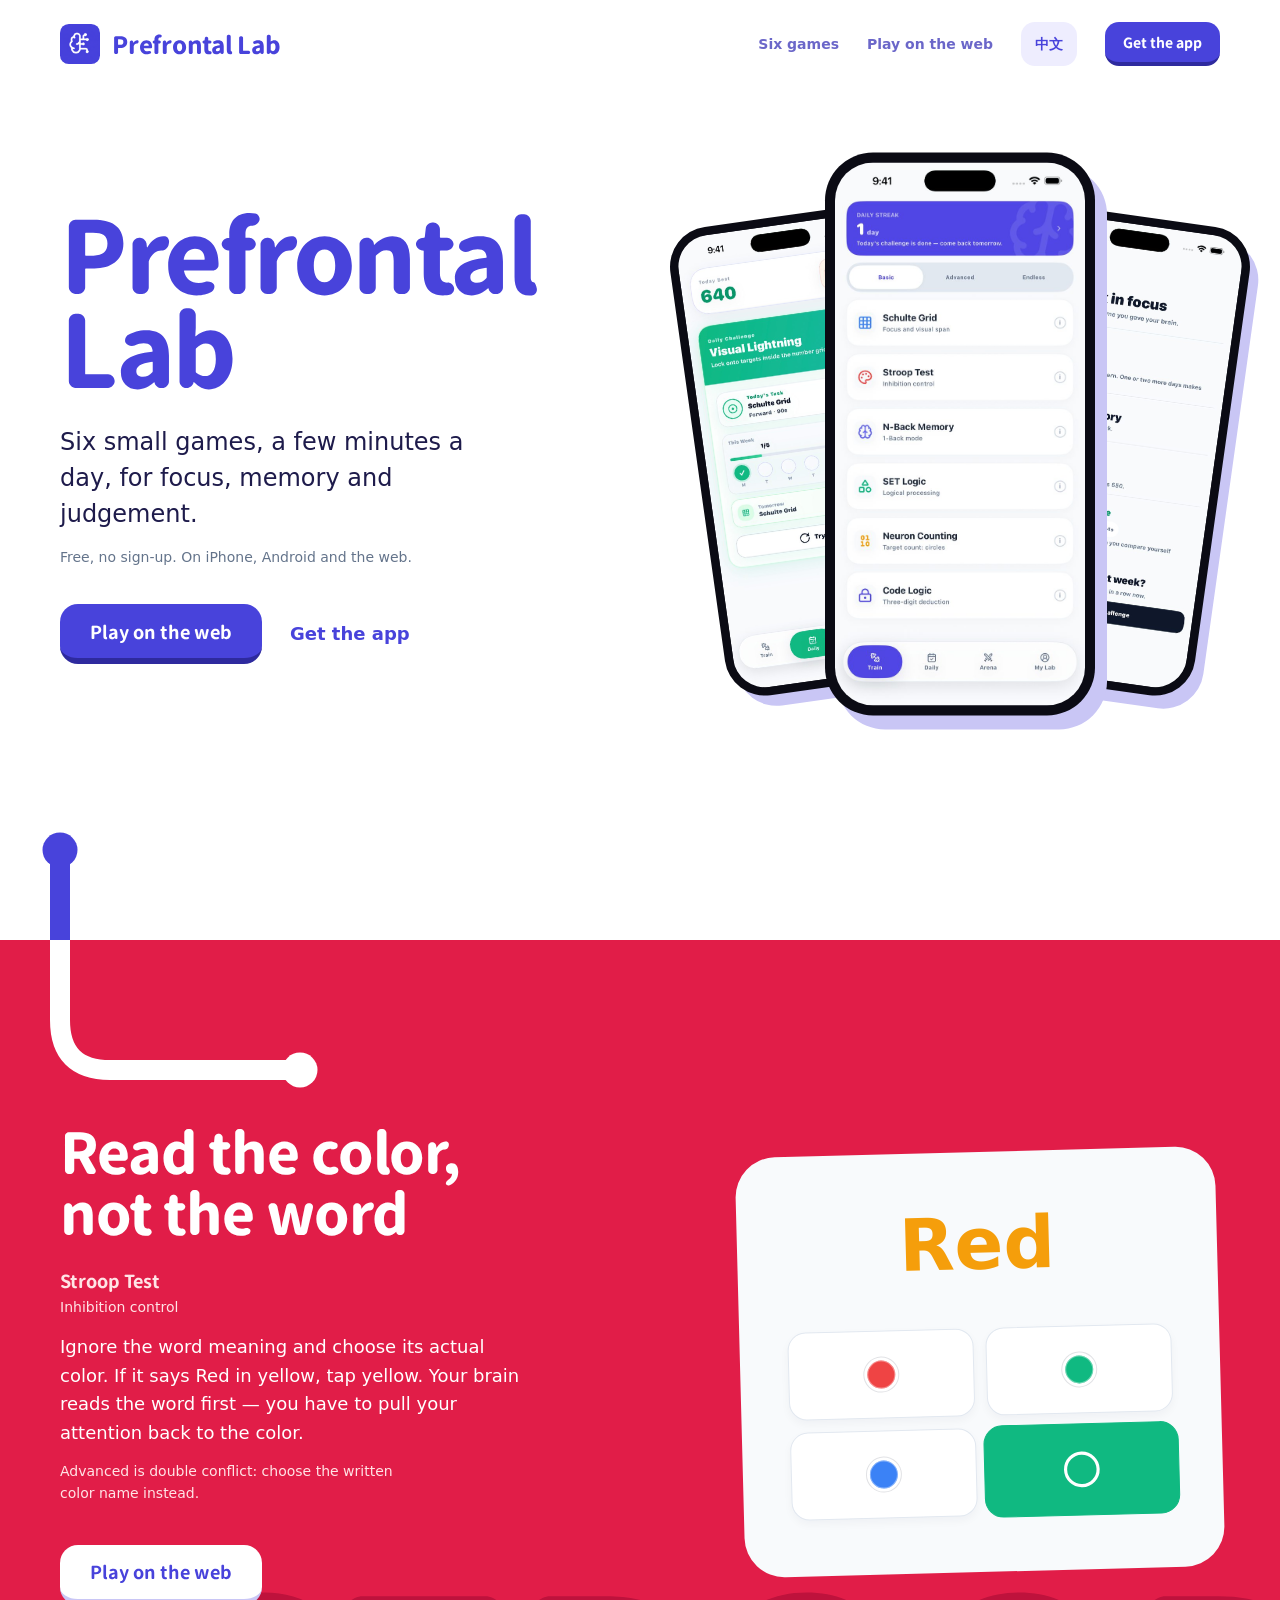
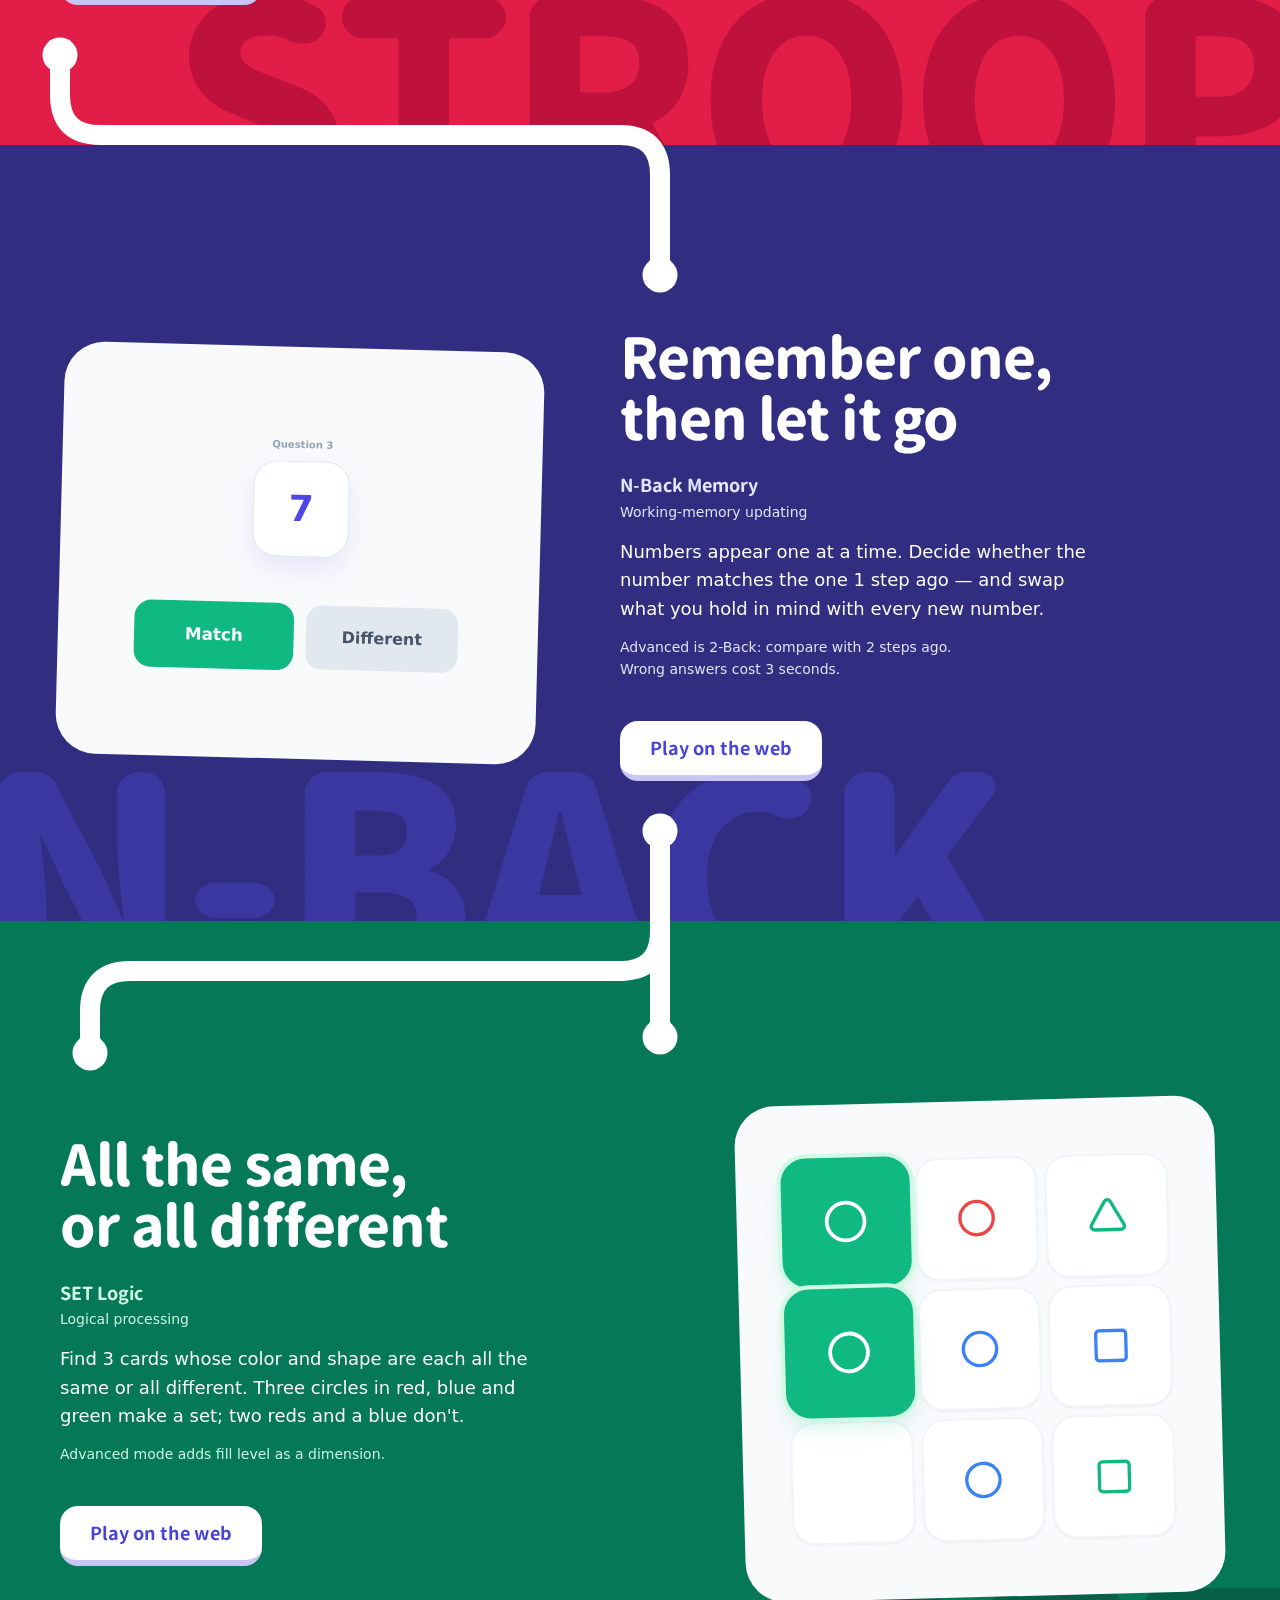
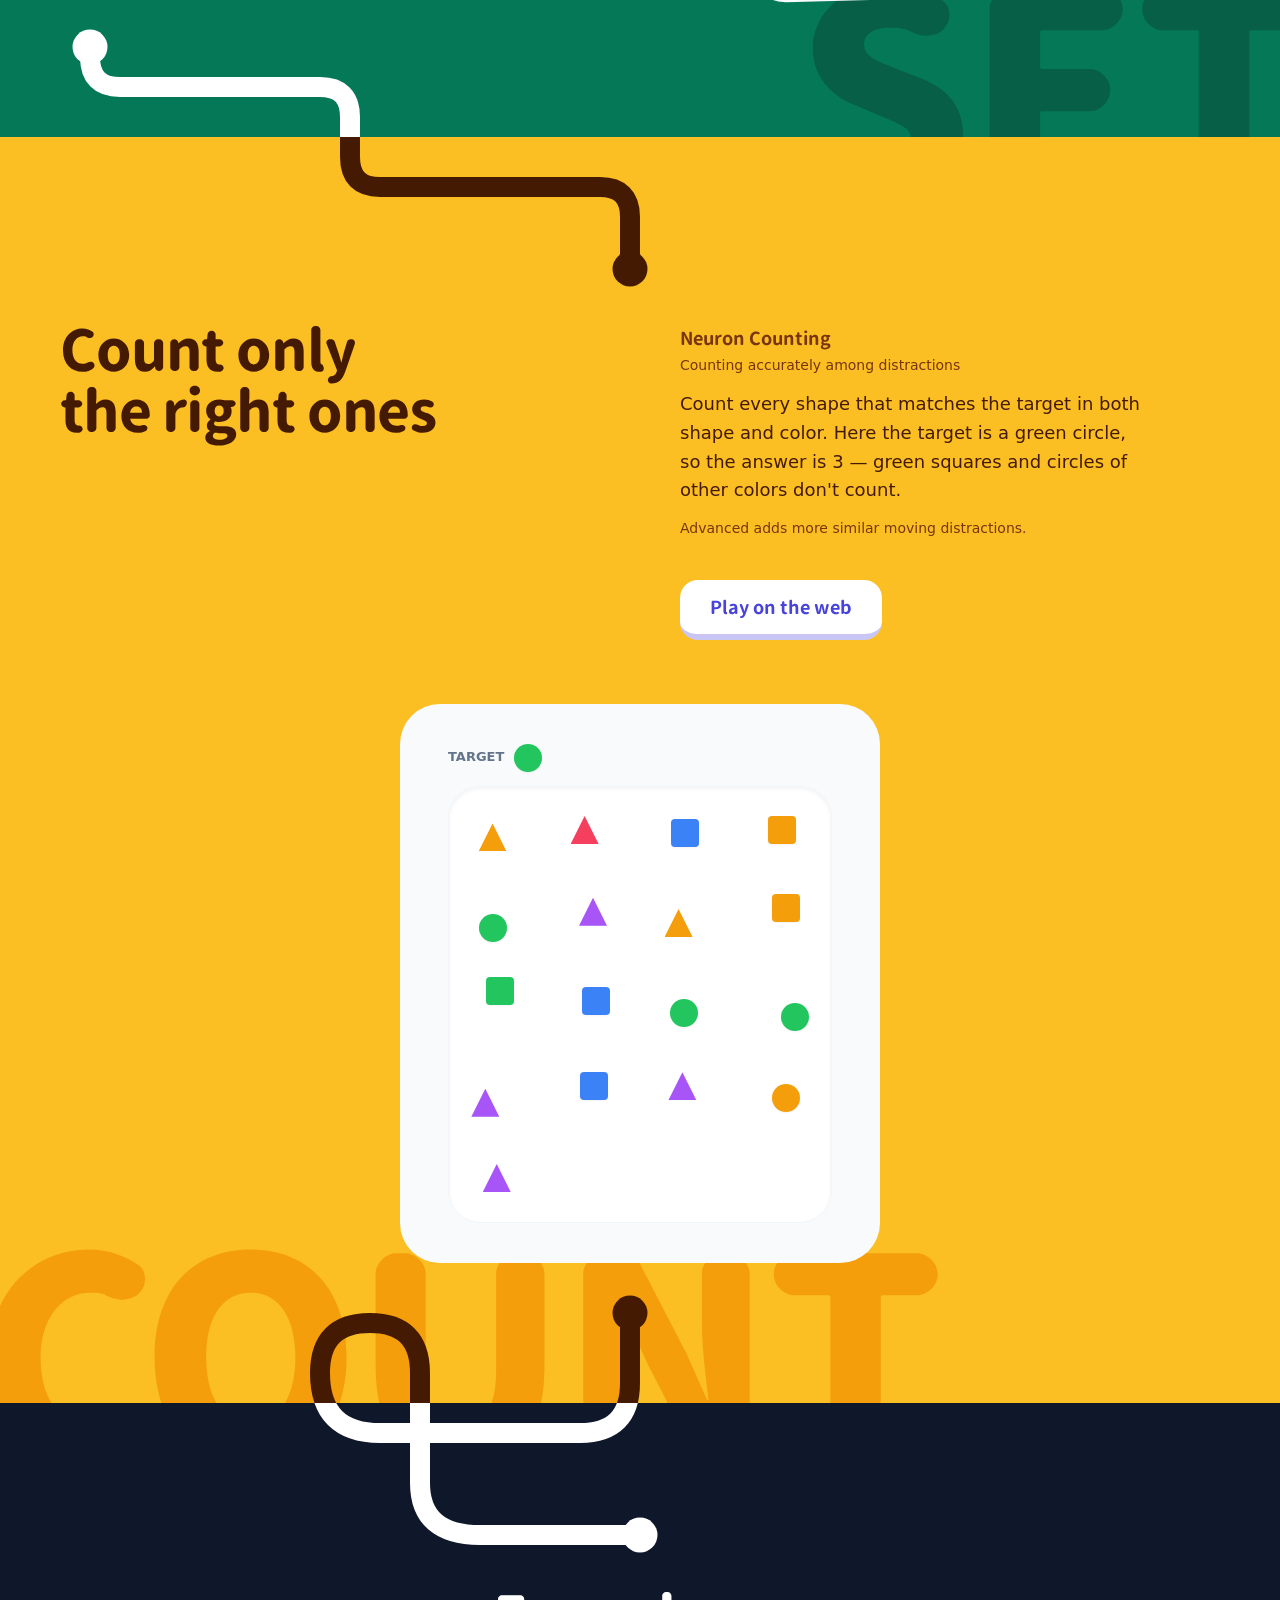
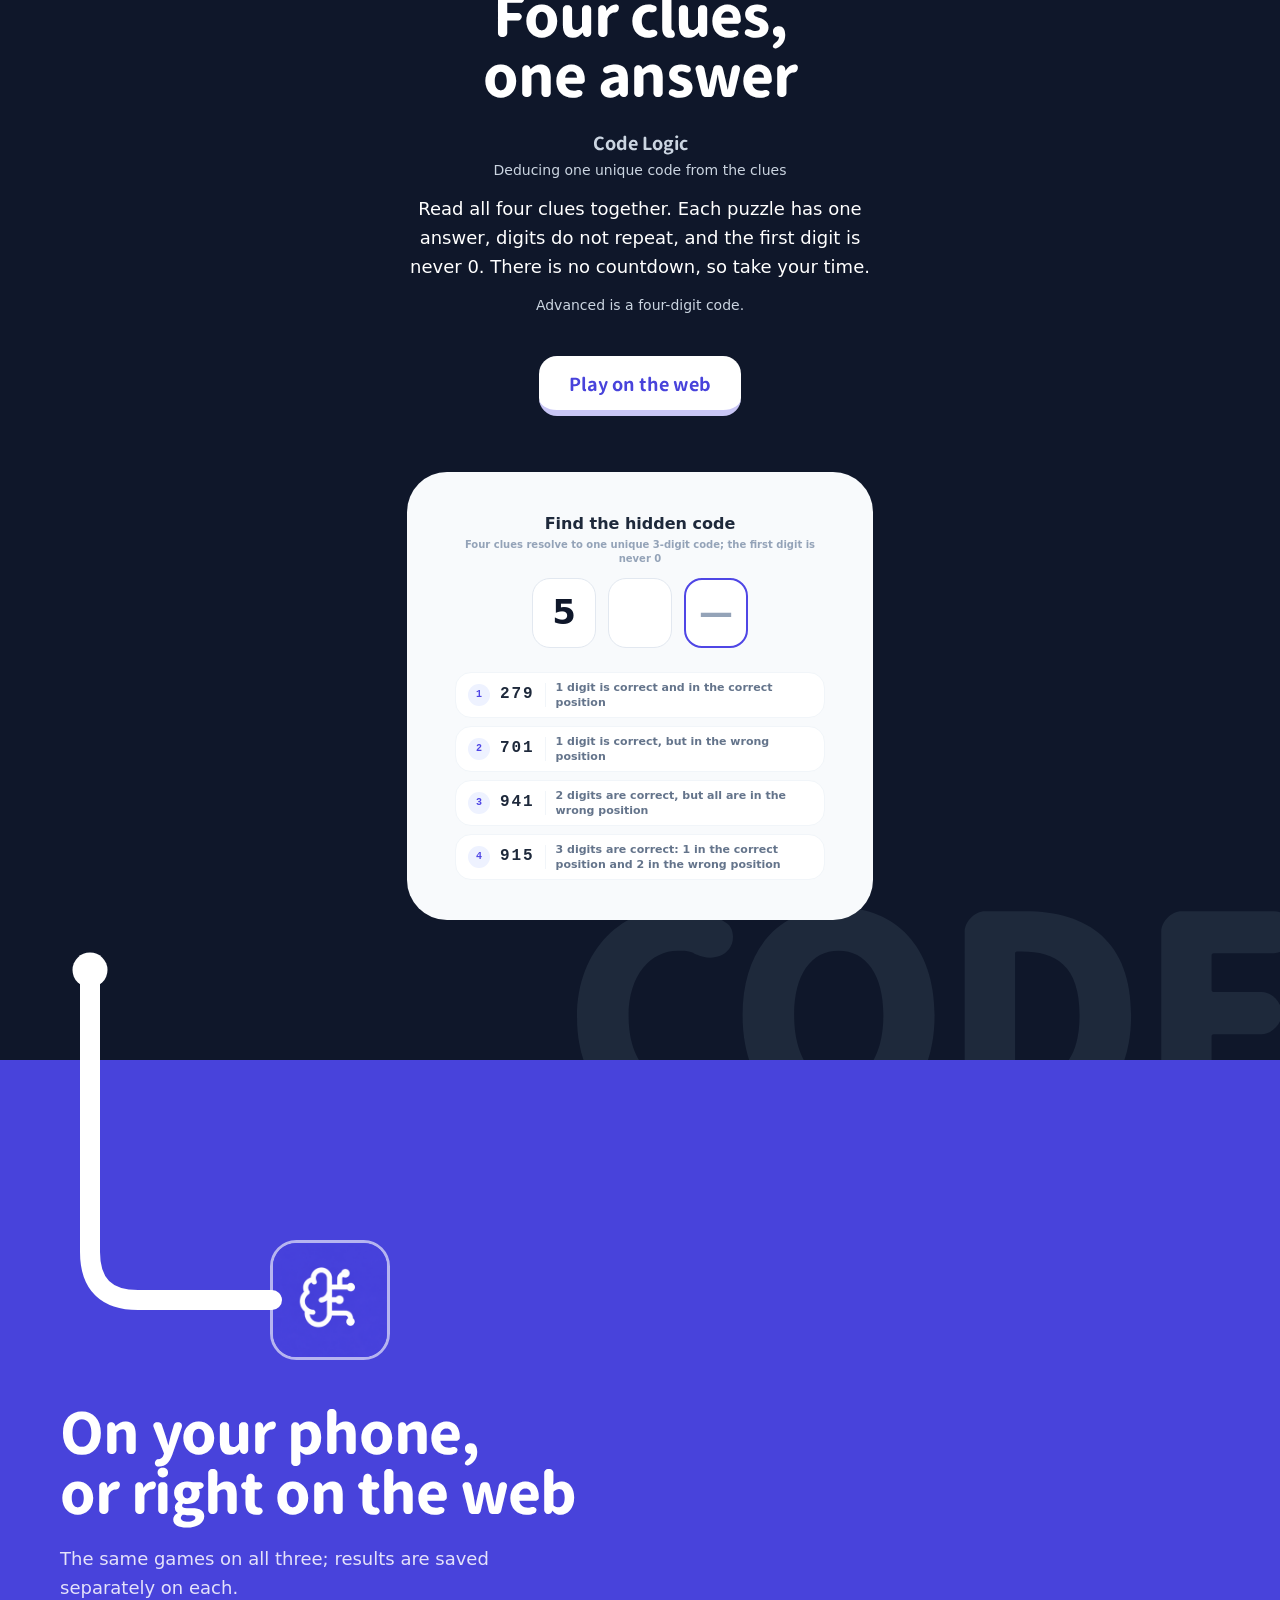
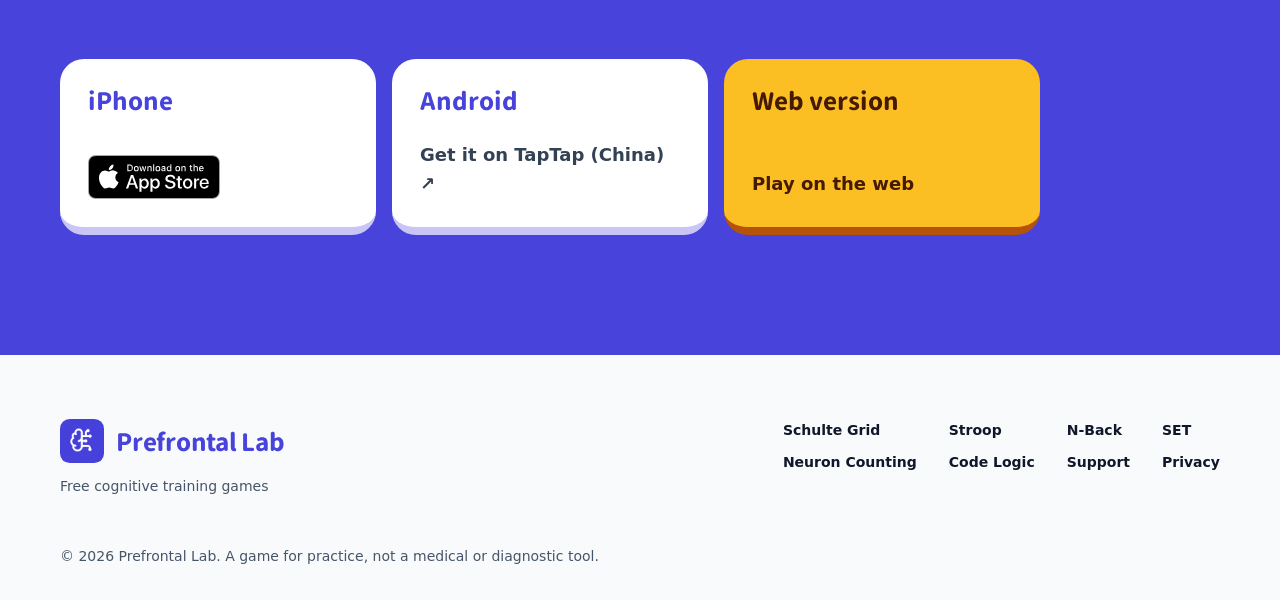
==== commit 606f2b5d: "Put the marketing page at /, and move the game to /play The home page is now the Prefrontal Lab site" ====
--- a/index.html
+++ b/index.html
@@ -1,68 +1,445 @@
-<!DOCTYPE html>
-<html lang="en">
-
-<head>
-    <meta charset="UTF-8">
-    <meta name="viewport"
-        content="width=device-width, initial-scale=1.0, maximum-scale=1.0, user-scalable=no, viewport-fit=cover">
-    <meta name="google-site-verification" content="3s9HhfGiufMn-CV7OhrmbOc2FRz2rrW3vr4sDleNKUE" />
-    <title>Prefrontal Lab | Cognitive Training Games</title>
-    <meta name="description"
-        content="Prefrontal Lab is a fast cognitive training game suite for attention, working memory, visual search, inhibition, and reasoning." />
-    <meta name="application-name" content="Prefrontal Lab" />
-    <meta name="robots" content="index,follow" />
+<!DOCTYPE html>
+<html lang="zh-CN">
+
+<head>
+    <meta charset="UTF-8">
+    <meta name="viewport" content="width=device-width, initial-scale=1.0, viewport-fit=cover">
+    <title>Prefrontal Lab | 认知训练小游戏</title>
+    <meta name="description" content="Prefrontal Lab（前额叶实验室）：舒尔特方格、Stroop、N-Back、SET 等经典认知任务做成的小游戏。iPhone、安卓和网页都能玩，免费。" />
+    <meta name="theme-color" content="#FFFFFF">
     <link rel="canonical" href="https://prefrontal-lab.com/" />
-    <meta property="og:title" content="Prefrontal Lab | Cognitive Training Games" />
-    <meta property="og:description"
-        content="Train attention, working memory, visual search, inhibition, and reasoning with quick brain-training games." />
+    <meta property="og:title" content="Prefrontal Lab | 认知训练小游戏" />
+    <meta property="og:description" content="六个认知训练小游戏，iPhone、安卓和网页都能玩，免费。" />
     <meta property="og:type" content="website" />
     <meta property="og:url" content="https://prefrontal-lab.com/" />
-    <meta property="og:locale" content="en_US" />
-    <meta name="twitter:card" content="summary" />
-    <meta name="twitter:title" content="Prefrontal Lab | Cognitive Training Games" />
-    <meta name="twitter:description"
-        content="Quick cognitive training games for attention, memory, inhibition, and reasoning." />
-    <link rel="stylesheet" href="https://cdn.jsdelivr.net/npm/katex@0.16.0/dist/katex.min.css">
-    <script defer src="https://cdn.jsdelivr.net/npm/katex@0.16.0/dist/katex.min.js"></script>
-    <meta name="theme-color" content="#f8fafc">
+    <meta property="og:image" content="https://prefrontal-lab.com/landing/app-icon-256.png" />
+    <link rel="icon" type="image/png" href="./landing/app-icon-256.png">
+    <!-- 官网首页（2026-11 起；游戏在 play.html，也就是 /play）。首屏是白底（2026-11-02 负责人在靛蓝底和白底之间选了白底），Prefrontal Lab 和三台展开的手机（App 的真实截图），往下每个游戏占满一屏自己的颜色，
+         盘面停在正在玩的那一刻，想玩就去网页版。每两屏之间有一根图标里的那种白线，每一根走法都不一样，
+         最后一根收进下载区的 App 图标。 -->
     <script>
-        // 在第一帧之前决定深浅色，否则选了深色的人每次打开都会先闪一下白屏。
-        // 和 App.jsx 里的外观设置读同一个键；存储不可用时按系统来。
+        // 官网 2026-11 起占了首页，游戏挪到 /play。打开过游戏的设备直接进游戏，收藏了首页、
+        // 或者在 iPhone 上「添加到主屏幕」的老玩家就不会先看到官网。「打开过」的判断和游戏自己认老玩家用的是同一组 key
+        // （App.jsx 更新公告那里的 isReturningPlayer）：游戏一打开就会写 prefrontal_lab_retention_v1。
+        // 带 ?home 时不跳，用来在玩过的设备上看官网。查询参数原样带过去（来源统计要用）。
         (function () {
-            var pref = 'system';
-            try { pref = localStorage.getItem('pfl_appearance') || 'system'; } catch (e) { }
-            var systemDark = !!(window.matchMedia && window.matchMedia('(prefers-color-scheme: dark)').matches);
-            if (pref === 'dark' || (pref === 'system' && systemDark)) {
-                document.documentElement.classList.add('theme-dark');
-                document.querySelector('meta[name="theme-color"]').setAttribute('content', '#0f172a');
+            try {
+                if (new URLSearchParams(location.search).has('home')) return;
+                var keys = ['brain_train_pro_v5', 'brain_train_pro_data', 'prefrontal_lab_daily_v4', 'prefrontal_lab_retention_v1'];
+                var played = keys.some(function (k) { return localStorage.getItem(k) !== null; })
+                    || Object.keys(localStorage).some(function (k) { return /^prefrontal_lab_v[\d.]+_update$/.test(k); });
+                if (played) location.replace('./play.html' + location.search + location.hash);
+            } catch (e) { }
+        })();
+    </script>
+    <script>
+        // 滚动动效只在用户没要求减少动效、浏览器也支持 IntersectionObserver 时打开；脚本出错就关掉，退回静态页面
+        if (!window.matchMedia('(prefers-reduced-motion: reduce)').matches && 'IntersectionObserver' in window) {
+            document.documentElement.classList.add('v2-anim');
+            window.addEventListener('error', function () { document.documentElement.classList.remove('v2-anim'); });
+        }
+    </script>
+    <link rel="stylesheet" href="./landing/v2.css?v=20261102l">
+</head>
+
+<body>
+    <!-- ========== 首屏 ========== -->
+    <section class="v2-hero" id="top">
+        <header class="v2-nav v2-wrap">
+            <a class="v2-brand v2-wordmark" href="#top"><img class="v2-logo" src="./landing/app-icon-256.png" alt="" width="40" height="40">Prefrontal Lab</a>
+            <nav class="v2-nav-links" aria-label="页面导航" data-i18n-attr="aria-label">
+                <a href="#stroop" data-i18n>六个游戏</a>
+                <a href="./play.html" data-i18n>在网页上玩</a>
+                <button type="button" class="v2-lang" id="lang-toggle">EN</button>
+                <a class="v2-chunky v2-chunky-brand v2-chunky-sm" href="#download" data-i18n>下载 App</a>
+            </nav>
+        </header>
+
+        <div class="v2-wrap v2-hero-grid">
+            <div class="v2-hero-copy">
+                <h1>Prefrontal<br>Lab</h1>
+                <p class="v2-zhname" data-zh-only>前额叶实验室</p>
+                <p class="v2-lead" data-i18n>六个小游戏，每天几分钟，练专注、记忆和判断。</p>
+                <p class="v2-hero-note" data-i18n>免费，不用注册。iPhone、安卓和网页都能玩。</p>
+                <div class="v2-hero-actions">
+                    <a class="v2-chunky v2-chunky-brand" href="./play.html" data-i18n>在网页上玩</a>
+                    <a class="v2-text-link" href="#download" data-i18n>下载 App</a>
+                </div>
+            </div>
+
+            <!-- 三台手机，放 App 的真实截图（screenshots/appstore/src 与 src-en，缩到 640 宽）。
+                 会轮流换到最前面，点哪台哪台就到前面 -->
+            <div class="v2-phones" id="phones">
+                <button type="button" class="v2-phone is-left" aria-label="每日挑战首页" data-i18n-attr="aria-label">
+                    <span class="v2-phone-screen"><img alt="" data-src-zh="./landing/shots/daily-zh.jpg" data-src-en="./landing/shots/daily-en.jpg" width="639" height="1390"></span>
+                </button>
+                <button type="button" class="v2-phone is-front" aria-label="训练列表：六个游戏" data-i18n-attr="aria-label">
+                    <span class="v2-phone-screen"><img alt="" data-src-zh="./landing/shots/train-zh.jpg" data-src-en="./landing/shots/train-en.jpg" width="639" height="1390"></span>
+                </button>
+                <button type="button" class="v2-phone is-right" aria-label="每周报告" data-i18n-attr="aria-label">
+                    <span class="v2-phone-screen"><img alt="" data-src-zh="./landing/shots/week-zh.jpg" data-src-en="./landing/shots/week-en.jpg" width="639" height="1390"></span>
+                </button>
+            </div>
+        </div>
+    </section>
+
+    <!-- ========== Stroop：红 ========== -->
+    <section class="v2-game v2-game-stroop" id="stroop">
+        <svg class="v2-seam" viewBox="0 0 1000 320" aria-hidden="true"><defs><linearGradient id="seam-1" gradientUnits="userSpaceOnUse" x1="0" y1="0" x2="0" y2="320"><stop offset="0.5" stop-color="#4843DB" /><stop offset="0.5" stop-color="#FFFFFF" /></linearGradient></defs><path class="v2-seam-line" d="M60 70 V240 Q60 290 110 290 H300" stroke="url(#seam-1)" /><path class="v2-seam-dot is-start" d="M60 70 h0" stroke="url(#seam-1)" /><path class="v2-seam-dot" d="M300 290 h0" stroke="url(#seam-1)" /></svg>
+        <span class="v2-game-mark" aria-hidden="true">STROOP</span>
+        <div class="v2-wrap v2-game-grid">
+            <div class="v2-game-copy">
+                <h2 data-i18n>看颜色，<br>别看字</h2>
+                <p class="v2-game-name" data-i18n>Stroop 干扰</p>
+                <p class="v2-game-skill" data-i18n>练认知抑制控制</p>
+                <p data-i18n>忽略文字含义，点击与文字物理颜色相符的按钮。写的是「红」、颜色是黄，就点黄。大脑会下意识先读字，要硬把注意力拉回颜色上。</p>
+                <p class="v2-game-tier" data-i18n>进阶是双重语义冲突：色块换成文字按钮。</p>
+                <a class="v2-chunky v2-chunky-white v2-game-cta" href="./play.html" data-i18n>在网页上玩</a>
+            </div>
+            <!-- 盘面：网页版 Stroop 局中实测（2026-10-28），停在答对黄色的那一刻 -->
+            <div class="v2-card" data-ui aria-hidden="true">
+                <div class="v2-stroop">
+                    <span class="v2-stroop-word" style="color:#F59E0B" data-i18n>红</span>
+                    <div class="v2-stroop-grid">
+                        <span><i style="background:#EF4444"></i></span>
+                        <span><i style="background:#10B981"></i></span>
+                        <span><i style="background:#3B82F6"></i></span>
+                        <span class="ok" data-moment><i style="background:#F59E0B"></i></span>
+                    </div>
+                </div>
+            </div>
+        </div>
+    </section>
+
+    <!-- ========== N-Back：深靛蓝，盘面在左 ========== -->
+    <section class="v2-game v2-game-nback v2-flip" id="nback">
+        <svg class="v2-seam" viewBox="0 0 1000 320" aria-hidden="true"><defs><linearGradient id="seam-2" gradientUnits="userSpaceOnUse" x1="0" y1="0" x2="0" y2="320"><stop offset="0.5" stop-color="#FFFFFF" /><stop offset="0.5" stop-color="#FFFFFF" /></linearGradient></defs><path class="v2-seam-line" d="M60 70 V110 Q60 150 100 150 H620 Q660 150 660 190 V290" stroke="url(#seam-2)" /><path class="v2-seam-dot is-start" d="M60 70 h0" stroke="url(#seam-2)" /><path class="v2-seam-dot" d="M660 290 h0" stroke="url(#seam-2)" /></svg>
+        <span class="v2-game-mark is-left" aria-hidden="true">N-BACK</span>
+        <div class="v2-wrap v2-game-grid">
+            <div class="v2-game-copy">
+                <h2 data-i18n>记住上一个，<br>再忘掉它</h2>
+                <p class="v2-game-name" data-i18n>N-Back 记忆</p>
+                <p class="v2-game-skill" data-i18n>练不断更新暂存的信息</p>
+                <p data-i18n>数字一个接一个出现，判断当前数字是否与前 1 步出现的相同。每看到一个新数字，都要把记住的那个换掉。</p>
+                <p class="v2-game-tier" data-i18n>进阶是 2-Back：和前第 2 步比。答错扣 3 秒。</p>
+                <a class="v2-chunky v2-chunky-white v2-game-cta" href="./play.html" data-i18n>在网页上玩</a>
+            </div>
+            <!-- 盘面：网页版 N-Back 局中实测，停在「匹配」答对变绿的那一刻（App.jsx 的 answerFeedback） -->
+            <div class="v2-card is-tilt-right" data-ui aria-hidden="true">
+                <div class="v2-nback">
+                    <span class="v2-nback-label" data-i18n>第 3 题</span>
+                    <span class="v2-nback-card">7</span>
+                    <div class="v2-nback-actions">
+                        <span class="is-match ok" data-moment data-i18n>匹配</span>
+                        <span data-i18n>不同</span>
+                    </div>
+                </div>
+            </div>
+        </div>
+    </section>
+
+    <!-- ========== SET：绿 ========== -->
+    <section class="v2-game v2-game-set" id="set">
+        <svg class="v2-seam" viewBox="0 0 1000 320" aria-hidden="true"><defs><linearGradient id="seam-3" gradientUnits="userSpaceOnUse" x1="0" y1="0" x2="0" y2="320"><stop offset="0.5" stop-color="#FFFFFF" /><stop offset="0.5" stop-color="#FFFFFF" /></linearGradient></defs><path class="v2-seam-line" d="M660 70 V170 Q660 210 620 210 H130 Q90 210 90 250 V292" stroke="url(#seam-3)" /><path class="v2-seam-line" d="M660 170 V276" stroke="url(#seam-3)" /><path class="v2-seam-dot is-start" d="M660 70 h0" stroke="url(#seam-3)" /><path class="v2-seam-dot" d="M90 292 h0" stroke="url(#seam-3)" /><path class="v2-seam-dot" d="M660 276 h0" stroke="url(#seam-3)" /></svg>
+        <span class="v2-game-mark" aria-hidden="true">SET</span>
+        <div class="v2-wrap v2-game-grid">
+            <div class="v2-game-copy">
+                <h2 data-i18n>全都一样，<br>或全不一样</h2>
+                <p class="v2-game-name" data-i18n>SET 逻辑</p>
+                <p class="v2-game-skill" data-i18n>练逻辑处理</p>
+                <p data-i18n>找出 3 张牌，使它们的颜色和形状各自全部相同或全部不同。三个圆、红蓝绿各一，成立；两红一蓝，不成立。</p>
+                <p class="v2-game-tier" data-i18n>进阶加上填充度，也必须全同或全异。</p>
+                <a class="v2-chunky v2-chunky-white v2-game-cta" href="./play.html" data-i18n>在网页上玩</a>
+            </div>
+            <!-- 盘面：boards.css（网页版计算样式），左列三个圆刚好成组 -->
+            <div class="v2-card" data-ui aria-hidden="true">
+                <div class="v2-set">
+                    <span class="is-success" data-moment><svg viewBox="0 0 24 24"><circle cx="12" cy="12" r="10" /></svg></span>
+                    <span class="r"><svg viewBox="0 0 24 24"><circle cx="12" cy="12" r="10" /></svg></span>
+                    <span class="g"><svg viewBox="0 0 24 24"><path d="M13.73 4a2 2 0 0 0-3.46 0l-8 14A2 2 0 0 0 4 21h16a2 2 0 0 0 1.73-3Z" /></svg></span>
+                    <span class="is-success" data-moment><svg viewBox="0 0 24 24"><circle cx="12" cy="12" r="10" /></svg></span>
+                    <span class="bl"><svg viewBox="0 0 24 24"><circle cx="12" cy="12" r="10" /></svg></span>
+                    <span class="bl"><svg viewBox="0 0 24 24"><rect width="18" height="18" x="3" y="3" rx="2" /></svg></span>
+                    <span class="is-success" data-moment><svg viewBox="0 0 24 24"><circle cx="12" cy="12" r="10" /></svg></span>
+                    <span class="bl"><svg viewBox="0 0 24 24"><circle cx="12" cy="12" r="10" /></svg></span>
+                    <span class="g"><svg viewBox="0 0 24 24"><rect width="18" height="18" x="3" y="3" rx="2" /></svg></span>
+                </div>
+            </div>
+        </div>
+    </section>
+
+    <!-- ========== 神经元计数：琥珀，浅底深字 ========== -->
+    <section class="v2-game v2-game-neuron v2-layout-split" id="neuron">
+        <svg class="v2-seam" viewBox="0 0 1000 320" aria-hidden="true"><defs><linearGradient id="seam-4" gradientUnits="userSpaceOnUse" x1="0" y1="0" x2="0" y2="320"><stop offset="0.5" stop-color="#FFFFFF" /><stop offset="0.5" stop-color="#451A03" /></linearGradient></defs><path class="v2-seam-line" d="M90 70 V80 Q90 110 120 110 H320 Q350 110 350 140 V180 Q350 210 380 210 H600 Q630 210 630 240 V292" stroke="url(#seam-4)" /><path class="v2-seam-dot is-start" d="M90 70 h0" stroke="url(#seam-4)" /><path class="v2-seam-dot" d="M630 292 h0" stroke="url(#seam-4)" /></svg>
+        <span class="v2-game-mark is-left" aria-hidden="true">COUNT</span>
+        <div class="v2-wrap v2-game-grid">
+            <div class="v2-game-copy">
+                <h2 data-i18n>只数<br>对的那一种</h2>
+                <p class="v2-game-name" data-i18n>神经元计数</p>
+                <p class="v2-game-skill" data-i18n>练在干扰中精确统计</p>
+                <p data-i18n>数出屏幕中形状和颜色都与目标相同的图形。这一局的目标是绿色圆形，答案是 3：绿色方块和其他颜色的圆都不算。</p>
+                <p class="v2-game-tier" data-i18n>进阶有更多相似干扰项，目标还会移动。</p>
+                <a class="v2-chunky v2-chunky-white v2-game-cta" href="./play.html" data-i18n>在网页上玩</a>
+            </div>
+            <!-- 盘面：boards.css 的神经元场地，那一局的真实点位 -->
+            <div class="v2-card is-flat" data-ui aria-hidden="true">
+                <div class="v2-neuron-wrap">
+                    <div class="v2-neuron-head"><span data-i18n>目标</span><s class="green circle"></s></div>
+                    <div class="v2-neuron"><s class="amber tri" style="left:11.4%;top:11.7%"></s><s class="rose tri" style="left:35.5%;top:10%"></s><s class="blue square" style="left:61.9%;top:10.8%"></s><s class="amber square" style="left:87.1%;top:10%"></s><s class="green circle" style="left:11.4%;top:32.5%"></s><s class="purple tri" style="left:37.7%;top:28.8%"></s><s class="amber tri" style="left:60.1%;top:31.4%"></s><s class="amber square" style="left:88.1%;top:27.9%"></s><s class="green square" style="left:13.3%;top:47.0%"></s><s class="blue square" style="left:38.6%;top:49.4%"></s><s class="green circle" style="left:61.6%;top:52.1%"></s><s class="green circle" style="left:90.6%;top:52.9%"></s><s class="purple tri" style="left:9.5%;top:72.7%"></s><s class="blue square" style="left:37.9%;top:68.9%"></s><s class="purple tri" style="left:61.1%;top:68.9%"></s><s class="amber circle" style="left:88.2%;top:71.6%"></s><s class="purple tri" style="left:12.5%;top:90%"></s></div>
+                </div>
+            </div>
+        </div>
+    </section>
+
+    <!-- ========== 密码推理：深色，像一把锁 ========== -->
+    <section class="v2-game v2-game-code v2-layout-center" id="code">
+        <svg class="v2-seam" viewBox="0 0 1000 320" aria-hidden="true"><defs><linearGradient id="seam-5" gradientUnits="userSpaceOnUse" x1="0" y1="0" x2="0" y2="320"><stop offset="0.5" stop-color="#451A03" /><stop offset="0.5" stop-color="#FFFFFF" /></linearGradient></defs><path class="v2-seam-line" d="M630 70 V140 Q630 190 580 190 H380 Q320 190 320 130 Q320 80 370 80 Q420 80 420 130 V240 Q420 292 480 292 H640" stroke="url(#seam-5)" /><path class="v2-seam-dot is-start" d="M630 70 h0" stroke="url(#seam-5)" /><path class="v2-seam-dot" d="M640 292 h0" stroke="url(#seam-5)" /></svg>
+        <span class="v2-game-mark" aria-hidden="true">CODE</span>
+        <div class="v2-wrap v2-game-grid">
+            <div class="v2-game-copy">
+                <h2 data-i18n>四条线索，<br>一个答案</h2>
+                <p class="v2-game-name" data-i18n>密码推理</p>
+                <p class="v2-game-skill" data-i18n>练从线索中推理出唯一的密码</p>
+                <p data-i18n>四条线索要一起看；每题只有一个答案，数字不会重复，首位不会是 0。没有倒计时，慢慢推。</p>
+                <p class="v2-game-tier" data-i18n>进阶是四位数字。</p>
+                <a class="v2-chunky v2-chunky-white v2-game-cta" href="./play.html" data-i18n>在网页上玩</a>
+            </div>
+            <!-- 盘面：2026-10-28 网页局中实测的那一题，已经填了 5 和 1（答案 519）。官网上只放输入格和线索，键盘没放：它没有信息量，还会让这一屏太长 -->
+            <div class="v2-card is-flat" data-ui aria-hidden="true">
+                <div class="v2-code">
+                    <p class="v2-code-title" data-i18n>找出隐藏密码</p>
+                    <p class="v2-code-sub" data-i18n>四条线索只会对应一个三位密码，首位不会是 0</p>
+                    <div class="v2-code-slots"><b class="is-filled" data-moment>5</b><b class="is-filled" data-moment>1</b><b class="is-focus">—</b></div>
+                    <div class="v2-code-clues">
+                        <div><b>1</b><span>279</span><i></i><em data-i18n>1 个数字正确且位置正确</em></div>
+                        <div><b>2</b><span>701</span><i></i><em data-i18n>1 个数字正确，但位置错误</em></div>
+                        <div><b>3</b><span>941</span><i></i><em data-i18n>2 个数字正确，但位置都错误</em></div>
+                        <div><b>4</b><span>915</span><i></i><em data-i18n>3 个数字正确：1 个位置正确，另 2 个位置错误</em></div>
+                    </div>
+                </div>
+            </div>
+        </div>
+    </section>
+
+    <!-- ========== 下载：线收进 App 图标 ========== -->
+    <section class="v2-download" id="download">
+        <svg class="v2-seam is-to-icon" viewBox="0 0 1000 640" aria-hidden="true"><defs><linearGradient id="seam-6" gradientUnits="userSpaceOnUse" x1="0" y1="0" x2="0" y2="640"><stop offset="0.5" stop-color="#FFFFFF" /><stop offset="0.5" stop-color="#FFFFFF" /></linearGradient></defs><path class="v2-seam-line" d="M90 230 V512 Q90 560 138 560 H272" stroke="url(#seam-6)" /><path class="v2-seam-dot is-start" d="M90 230 h0" stroke="url(#seam-6)" /></svg>
+        <div class="v2-wrap">
+            <img class="v2-download-icon" src="./landing/app-icon-256.png" alt="Prefrontal Lab App 图标" data-i18n-attr="alt" width="120" height="120">
+            <h2 data-i18n>装在手机上，<br>或者直接在网页上玩</h2>
+            <p class="v2-download-lead" data-i18n>三个平台是同一套游戏，成绩各自保存。</p>
+            <div class="v2-stores">
+                <!-- App Store 徽章是 Apple 官方原图，不改动；TapTap 没有公开的官方徽章，先用文字 -->
+                <a class="v2-store" href="https://apps.apple.com/app/id6774438286" target="_blank" rel="noopener">
+                    <span class="v2-store-name">iPhone</span>
+                    <img src="./landing/badge-app-store-zh.svg" data-src-zh="./landing/badge-app-store-zh.svg" data-src-en="./landing/badge-app-store-en.svg" alt="在 App Store 下载" data-i18n-attr="alt" width="136" height="44">
+                </a>
+                <a class="v2-store" href="https://www.taptap.cn/app/975111" target="_blank" rel="noopener">
+                    <span class="v2-store-name" data-i18n>安卓</span>
+                    <span class="v2-store-action" data-i18n>在 TapTap 下载 ↗</span>
+                </a>
+                <a class="v2-store is-primary" href="./play.html">
+                    <span class="v2-store-name" data-i18n>网页版</span>
+                    <span class="v2-store-action" data-i18n>在网页上玩</span>
+                </a>
+            </div>
+        </div>
+    </section>
+
+    <footer class="v2-footer">
+        <div class="v2-wrap v2-footer-inner">
+            <div>
+                <span class="v2-wordmark is-footer"><img class="v2-logo" src="./landing/app-icon-256.png" alt="" width="40" height="40">Prefrontal Lab</span>
+                <span class="v2-zhname is-footer" data-zh-only>前额叶实验室</span>
+                <p data-i18n>免费的认知训练小游戏</p>
+            </div>
+            <nav aria-label="页脚" data-i18n-attr="aria-label">
+                <a href="#top" data-i18n>舒尔特方格</a><a href="#stroop">Stroop</a><a href="#nback">N-Back</a>
+                <a href="#set">SET</a><a href="#neuron" data-i18n>神经元计数</a><a href="#code" data-i18n>密码推理</a>
+                <a href="./support.html" data-i18n>支持</a><a href="./privacy.html" data-i18n>隐私政策</a>
+            </nav>
+        </div>
+        <p class="v2-wrap v2-footer-copy" data-i18n>© 2026 Prefrontal Lab。这是练习用的游戏，不是医疗或诊断工具。</p>
+    </footer>
+
+    <script>
+        // ---------- 中英文 ----------
+        // 中文写在 HTML 里，英文在这张对照表里，以中文原文为键。语言和游戏页共用 prefrontal_lab_lang；
+        // 没存过时照游戏的规则：系统语言列表第一项是 zh 才用中文。?lang=en / ?lang=zh 可以直接指定。
+        // 游戏名、规则、盘面文字的英文取自 iOS Resources/WebsiteContent.json 与网页 App.jsx 的 UI_TEXT。
+        var V2_EN = {
+            "六个游戏": "Six games",
+            "网页版": "Web version",
+            "下载 App": "Get the app",
+            "六个小游戏，每天几分钟，练专注、记忆和判断。": "Six small games, a few minutes a day, for focus, memory and judgement.",
+            "免费，不用注册。iPhone、安卓和网页都能玩。": "Free, no sign-up. On iPhone, Android and the web.",
+            "在网页上玩": "Play on the web",
+            "看颜色，<br>别看字": "Read the color,<br>not the word",
+            "忽略文字含义，点击与文字物理颜色相符的按钮。写的是「红」、颜色是黄，就点黄。大脑会下意识先读字，要硬把注意力拉回颜色上。": "Ignore the word meaning and choose its actual color. If it says Red in yellow, tap yellow. Your brain reads the word first — you have to pull your attention back to the color.",
+            "进阶是双重语义冲突：色块换成文字按钮。": "Advanced is double conflict: choose the written color name instead.",
+            "红": "Red",
+            "记住上一个，<br>再忘掉它": "Remember one,<br>then let it go",
+            "数字一个接一个出现，判断当前数字是否与前 1 步出现的相同。每看到一个新数字，都要把记住的那个换掉。": "Numbers appear one at a time. Decide whether the number matches the one 1 step ago — and swap what you hold in mind with every new number.",
+            "进阶是 2-Back：和前第 2 步比。答错扣 3 秒。": "Advanced is 2-Back: compare with 2 steps ago. Wrong answers cost 3 seconds.",
+            "第 3 题": "Question 3",
+            "匹配": "Match",
+            "不同": "Different",
+            "全都一样，<br>或全不一样": "All the same,<br>or all different",
+            "找出 3 张牌，使它们的颜色和形状各自全部相同或全部不同。三个圆、红蓝绿各一，成立；两红一蓝，不成立。": "Find 3 cards whose color and shape are each all the same or all different. Three circles in red, blue and green make a set; two reds and a blue don't.",
+            "进阶加上填充度，也必须全同或全异。": "Advanced mode adds fill level as a dimension.",
+            "只数<br>对的那一种": "Count only<br>the right ones",
+            "数出屏幕中形状和颜色都与目标相同的图形。这一局的目标是绿色圆形，答案是 3：绿色方块和其他颜色的圆都不算。": "Count every shape that matches the target in both shape and color. Here the target is a green circle, so the answer is 3 — green squares and circles of other colors don't count.",
+            "进阶有更多相似干扰项，目标还会移动。": "Advanced adds more similar moving distractions.",
+            "目标": "TARGET",
+            "四条线索，<br>一个答案": "Four clues,<br>one answer",
+            "四条线索要一起看；每题只有一个答案，数字不会重复，首位不会是 0。没有倒计时，慢慢推。": "Read all four clues together. Each puzzle has one answer, digits do not repeat, and the first digit is never 0. There is no countdown, so take your time.",
+            "进阶是四位数字。": "Advanced is a four-digit code.",
+            "找出隐藏密码": "Find the hidden code",
+            "四条线索只会对应一个三位密码，首位不会是 0": "Four clues resolve to one unique 3-digit code; the first digit is never 0",
+            "1 个数字正确且位置正确": "1 digit is correct and in the correct position",
+            "1 个数字正确，但位置错误": "1 digit is correct, but in the wrong position",
+            "2 个数字正确，但位置都错误": "2 digits are correct, but all are in the wrong position",
+            "3 个数字正确：1 个位置正确，另 2 个位置错误": "3 digits are correct: 1 in the correct position and 2 in the wrong position",
+            "安卓": "Android",
+            "在 TapTap 下载 ↗": "Get it on TapTap (China) ↗",
+            "免费的认知训练小游戏": "Free cognitive training games",
+            "舒尔特方格": "Schulte Grid",
+            "神经元计数": "Neuron Counting",
+            "密码推理": "Code Logic",
+            "支持": "Support",
+            "隐私政策": "Privacy",
+            "© 2026 Prefrontal Lab。这是练习用的游戏，不是医疗或诊断工具。": "© 2026 Prefrontal Lab. A game for practice, not a medical or diagnostic tool.",
+            "Stroop 干扰": "Stroop Test",
+            "练认知抑制控制": "Inhibition control",
+            "N-Back 记忆": "N-Back Memory",
+            "练不断更新暂存的信息": "Working-memory updating",
+            "SET 逻辑": "SET Logic",
+            "练逻辑处理": "Logical processing",
+            "练在干扰中精确统计": "Counting accurately among distractions",
+            "练从线索中推理出唯一的密码": "Deducing one unique code from the clues",
+            "装在手机上，<br>或者直接在网页上玩": "On your phone,<br>or right on the web",
+            "三个平台是同一套游戏，成绩各自保存。": "The same games on all three; results are saved separately on each."
+        };
+        var V2_EN_ATTR = {
+            "页面导航": "Page navigation",
+            "页脚": "Footer",
+            "每日挑战首页": "Daily Challenge home",
+            "训练列表：六个游戏": "Training list: six games",
+            "每周报告": "Weekly report",
+            "Prefrontal Lab App 图标": "Prefrontal Lab app icon",
+            "在 App Store 下载": "Download on the App Store"
+        };
+        var V2_META = {
+            zh: { title: document.title, description: document.querySelector('meta[name="description"]').content },
+            en: { title: 'Prefrontal Lab | Cognitive Training Games', description: 'Prefrontal Lab: free cognitive training games built on classic tasks — the Schulte grid, Stroop, N-Back and SET. Play on iPhone, Android or the web.' }
+        };
+        var v2Lang = (function () {
+            var fromUrl = new URLSearchParams(location.search).get('lang');
+            if (fromUrl === 'zh' || fromUrl === 'en') return fromUrl;
+            try { var saved = localStorage.getItem('prefrontal_lab_lang'); if (saved === 'zh' || saved === 'en') return saved; } catch (e) { }
+            var first = (navigator.languages && navigator.languages[0]) || navigator.language || '';
+            return first.toLowerCase().split(/[-_]/)[0] === 'zh' ? 'zh' : 'en';
+        })();
+        function isEn() { return v2Lang === 'en'; }
+        function applyLang() {
+            var en = isEn();
+            document.documentElement.lang = en ? 'en' : 'zh-CN';
+            document.title = V2_META[v2Lang].title;
+            document.querySelector('meta[name="description"]').content = V2_META[v2Lang].description;
+            document.querySelectorAll('[data-i18n]').forEach(function (el) {
+                if (el.dataset.zh === undefined) el.dataset.zh = el.innerHTML.trim();
+                el.innerHTML = en ? (V2_EN[el.dataset.zh] || el.dataset.zh) : el.dataset.zh;
+            });
+            document.querySelectorAll('[data-i18n-attr]').forEach(function (el) {
+                var name = el.dataset.i18nAttr;
+                if (el.dataset.zhAttr === undefined) el.dataset.zhAttr = el.getAttribute(name);
+                el.setAttribute(name, en ? (V2_EN_ATTR[el.dataset.zhAttr] || el.dataset.zhAttr) : el.dataset.zhAttr);
+            });
+            // 截图和徽章：中英文各一套，按语言换 src（截图不预先写 src，免得英文用户先下一遍中文图）
+            document.querySelectorAll('[data-src-en]').forEach(function (el) {
+                el.setAttribute('src', en ? el.dataset.srcEn : el.dataset.srcZh);
+            });
+            var toggle = document.getElementById('lang-toggle');
+            toggle.textContent = en ? '中文' : 'EN';
+            toggle.setAttribute('aria-label', en ? '切换到中文' : 'Switch to English');
+        }
+        document.getElementById('lang-toggle').addEventListener('click', function () {
+            v2Lang = isEn() ? 'zh' : 'en';
+            try { localStorage.setItem('prefrontal_lab_lang', v2Lang); } catch (e) { }
+            applyLang();
+        });
+        applyLang();
+
+        // ---------- 首屏三台手机：每 3.5 秒换一台到最前面；点哪台哪台到前面，之后停下自动轮换 ----------
+        (function () {
+            var phones = Array.prototype.slice.call(document.querySelectorAll('#phones .v2-phone'));
+            var SLOTS = ['is-left', 'is-front', 'is-right'];
+            var order = [0, 1, 2]; // order[k] = 站在第 k 个位置上的那台
+            var timer = null;
+            function place() {
+                order.forEach(function (phoneIndex, slot) {
+                    SLOTS.forEach(function (c) { phones[phoneIndex].classList.remove(c); });
+                    phones[phoneIndex].classList.add(SLOTS[slot]);
+                });
+            }
+            function bringToFront(phoneIndex) {
+                var at = order.indexOf(phoneIndex);
+                if (at === 1) return;
+                // 被点的那台和中间那台换位置
+                order[at] = order[1]; order[1] = phoneIndex;
+                place();
+            }
+            phones.forEach(function (phone, i) {
+                phone.addEventListener('click', function () {
+                    if (timer) { clearInterval(timer); timer = null; }
+                    bringToFront(i);
+                });
+            });
+            if (!window.matchMedia('(prefers-reduced-motion: reduce)').matches) {
+                timer = setInterval(function () { bringToFront(order[2]); }, 3500);
             }
         })();
+
+        // ---------- 滚动动效 ----------
+        // 一种动作贯穿全页：交界处的线从起点画到终点（终点圆点在线画完时出现），
+        // 游戏屏的文字依次浮上来、盘面卡片带一点回弹落位，落定后盘面再「玩」到那一步；
+        // 首屏打开时三台手机从叠在一起展开。终态都写在 HTML 里，没开动效时就是这个样子。
+        (function () {
+            if (!document.documentElement.classList.contains('v2-anim')) return;
+            // 线：用路径长度做虚线，偏移从整段长度收到 0 就是「画出来」
+            document.querySelectorAll('.v2-seam-line').forEach(function (path) {
+                path.style.setProperty('--len', Math.ceil(path.getTotalLength()) + 2);
+            });
+            // 盘面上那一步：先拿掉它的状态，进入视野、卡片落定后再按顺序加回去
+            var STATES = ['ok', 'is-success', 'is-filled'];
+            document.querySelectorAll('[data-moment]').forEach(function (el) {
+                el.dataset.moment = STATES.filter(function (c) { return el.classList.contains(c); }).join(' ');
+                STATES.forEach(function (c) { el.classList.remove(c); });
+                el.classList.add('is-pending');
+            });
+            function play(section) {
+                Array.prototype.forEach.call(section.querySelectorAll('[data-moment]'), function (el, i) {
+                    setTimeout(function () {
+                        el.classList.remove('is-pending');
+                        el.dataset.moment.split(' ').forEach(function (c) { if (c) el.classList.add(c); });
+                    }, 900 + i * 280);
+                });
+            }
+            var seen = new IntersectionObserver(function (entries) {
+                entries.forEach(function (entry) {
+                    if (!entry.isIntersecting) return;
+                    entry.target.classList.add('is-in');
+                    if (entry.target.matches('.v2-game')) play(entry.target);
+                    seen.unobserve(entry.target);
+                });
+            }, { threshold: 0.22 });
+            document.querySelectorAll('.v2-seam, .v2-game, .v2-download').forEach(function (el) { seen.observe(el); });
+            // 首屏：下一帧再加 is-in，过渡才会发生
+            requestAnimationFrame(function () { requestAnimationFrame(function () {
+                document.querySelector('.v2-hero').classList.add('is-in');
+            }); });
+        })();
     </script>
-    <link rel="stylesheet" href="./src/styles.css?v=v628-layout-20261013d">
-    <link rel="stylesheet" href="./src/theme-dark.css?v=v628-layout-20261013d">
-    <link rel="stylesheet" href="./src/parity-shell.css?v=v628-layout-20261013d">
-    <link rel="stylesheet" href="./src/parity-rules.css?v=v628-layout-20261013d">
-    <link rel="stylesheet" href="./src/parity-game.css?v=v628-layout-20261013d">
-    <link rel="stylesheet" href="./src/parity-arena.css?v=v628-layout-20261013d">
-    <link rel="stylesheet" href="./src/parity-daily.css?v=v628-layout-20261013d">
-    <link rel="stylesheet" href="./src/parity-layout.css?v=v628-layout-20261013d">
-    <script src="https://unpkg.com/react@18/umd/react.production.min.js" crossorigin></script>
-    <script src="https://unpkg.com/react-dom@18/umd/react-dom.production.min.js" crossorigin></script>
-    <script src="https://unpkg.com/@babel/standalone@7.24.7/babel.min.js" crossorigin></script>
-    <script src="https://cdn.tailwindcss.com"></script>
-    <script>
-        // 只带 border、不写颜色的元素（规则弹窗里的示例框等）用的是 Tailwind 的默认描边色。
-        // 把它换成变量，浅色下仍是原来的 #e5e7eb，深色下由 theme-dark.css 改成描边色。
-        tailwind.config = { theme: { extend: { borderColor: { DEFAULT: 'var(--pfl-default-border, #e5e7eb)' } } } };
-    </script>
-    <script src="https://unpkg.com/lucide@latest"></script>
-</head>
-
-<body>
-    <div id="root"></div>
-
-    <script src="./src/gameLogic.js?v=v628-layout-20261013d"></script>
-    <script type="text/babel" data-presets="env,react" src="./src/App.jsx?v=v628-layout-20261013d"></script>
 </body>
 
 </html>
--- a/landing/v2.css
+++ b/landing/v2.css
@@ -0,0 +1,464 @@
+/* 官网第二版样稿（landing-v2.html）。
+   首屏：白底靛蓝字（2026-11-02 负责人从靛蓝底和白底两版里选了白底），Prefrontal Lab 和三台展开的手机
+   （App 真实截图），手机有实色的浅靛蓝厚底。
+   往下每个游戏占满一屏它自己的颜色，字很大，盘面停在正在玩的那一刻；想玩就去网页版。
+   每两屏之间一根图标里的那种线（等粗、圆头、圆角拐弯、末端实心圆点），每根走法都不一样。
+   大标题、字标、按钮用资源圆体的子集（landing/fonts/README.md）；正文仍用系统字体。
+   字号只用五档：112（首屏标题）/ 64（各屏标题）/ 24（引导句、字标、平台名）/ 18（正文、按钮）/ 14（小字）。
+   不加载 Google Fonts：国内打不开。 */
+
+@font-face {
+    font-family: "Prefrontal Rounded";
+    src: url("./fonts/prefrontal-rounded.woff2") format("woff2");
+    font-weight: 200 900;
+    font-display: swap;
+}
+
+:root {
+    --v2-brand: #4843DB;
+    --v2-brand-edge: #2E2A9E;
+    --v2-on-brand-muted: #E4E2FA;
+    --v2-stroop: #E11D48;      /* rose-600：游戏里 Stroop 是 rose 系，加深一档让白字够对比 */
+    --v2-stroop-deep: #BE123C; /* rose-700 */
+    --v2-stroop-soft: #FFE4E6; /* rose-100 */
+    --v2-thread-left: max(40px, calc(50% - 580px));
+    --v2-round: "Prefrontal Rounded", -apple-system, BlinkMacSystemFont, "PingFang SC", system-ui, sans-serif;
+}
+
+* { box-sizing: border-box; }
+html { scroll-behavior: smooth; }
+body {
+    margin: 0;
+    background: #F8FAFC;
+    color: #0F172A;
+    font-family: -apple-system, BlinkMacSystemFont, "PingFang SC", "Hiragino Sans GB", "Microsoft YaHei", "Noto Sans CJK SC", system-ui, sans-serif;
+    font-size: 18px;
+    line-height: 1.6;
+    -webkit-font-smoothing: antialiased;
+    overflow-x: hidden;
+}
+h1, h2, p { margin: 0; }
+a { color: inherit; }
+img { display: block; }
+[hidden] { display: none !important; }
+
+.v2-wrap { width: 100%; max-width: 1240px; margin: 0 auto; padding: 0 40px; }
+
+/* ---------- 有手感的按钮：实色厚底边，按下去整体下沉 ---------- */
+.v2-chunky {
+    display: inline-flex;
+    align-items: center;
+    justify-content: center;
+    height: 60px;
+    padding: 0 30px;
+    border: 0;
+    border-bottom: 6px solid var(--edge, #2E2A9E);
+    border-radius: 18px;
+    font: inherit;
+    font-family: var(--v2-round);
+    font-size: 18px;
+    font-weight: 700;
+    text-decoration: none;
+    cursor: pointer;
+    transition: transform 80ms ease, border-bottom-width 80ms ease;
+}
+.v2-chunky:active { transform: translateY(4px); border-bottom-width: 2px; }
+.v2-chunky:focus-visible { outline: 3px solid #FFFFFF; outline-offset: 3px; }
+.v2-chunky-white { background: #FFFFFF; color: var(--v2-brand); --edge: #C9C6F5; }
+.v2-chunky-brand { background: var(--v2-brand); color: #FFFFFF; --edge: var(--v2-brand-edge); }
+.v2-chunky-brand:focus-visible { outline-color: var(--v2-brand); }
+.v2-chunky-sm { height: 44px; padding: 0 18px; font-size: 14px; border-bottom-width: 4px; border-radius: 14px; }
+.v2-chunky-sm:active { transform: translateY(3px); border-bottom-width: 1px; }
+.v2-text-link { color: var(--v2-brand); font-weight: 700; text-decoration: none; }
+.v2-text-link:hover { text-decoration: underline; text-underline-offset: 4px; }
+
+/* ---------- 首屏 ---------- */
+.v2-hero {
+    position: relative;
+    min-height: 100vh;
+    min-height: 100svh;
+    display: flex;
+    flex-direction: column;
+    background: #FFFFFF;
+    color: var(--v2-brand);
+    overflow-x: clip; /* 只裁左右：下一屏的线要能伸上来 */
+}
+.v2-nav { height: 88px; display: flex; align-items: center; justify-content: space-between; }
+.v2-nav-links { display: flex; align-items: center; gap: 28px; }
+.v2-nav-links > a:not(.v2-chunky) { font-size: 14px; font-weight: 700; text-decoration: none; color: #6B67C9; }
+.v2-nav-links > a:not(.v2-chunky):hover { color: var(--v2-brand); }
+/* 语言切换：和导航链接同一档，不抢「下载 App」 */
+.v2-lang { height: 44px; padding: 0 14px; border: 0; border-radius: 14px; background: #EEEDFE; color: var(--v2-brand); font: inherit; font-size: 14px; font-weight: 700; cursor: pointer; }
+.v2-lang:hover { background: #E0DEFC; }
+.v2-lang:focus-visible { outline: 3px solid var(--v2-brand); outline-offset: 2px; }
+/* 字标：中英文都写 Prefrontal Lab，用圆体 */
+.v2-wordmark { font-family: var(--v2-round); font-size: 24px; font-weight: 800; letter-spacing: -0.01em; color: var(--v2-brand); text-decoration: none; white-space: nowrap; }
+.v2-wordmark.is-footer { display: flex; font-size: 24px; color: var(--v2-brand); }
+/* Logo 就是 App 图标，放在字标左边；首屏和页脚都是浅底，靛蓝图标自己就有轮廓，不加边 */
+.v2-wordmark { display: inline-flex; align-items: center; gap: 12px; }
+.v2-logo { width: 40px; height: 40px; border-radius: 22%; }
+.v2-wordmark.is-footer .v2-logo { width: 44px; height: 44px; }
+/* 中文名的小字，只在中文版出现：跟在 Prefrontal Lab 下面，字距放开一点，像副标 */
+html[lang="en"] [data-zh-only] { display: none !important; }
+.v2-zhname { margin-top: 14px; font-family: var(--v2-round); font-size: 18px; font-weight: 700; letter-spacing: 0.32em; color: #6B67C9; }
+.v2-zhname.is-footer { display: block; margin-top: 4px; font-size: 14px; letter-spacing: 0.28em; color: #64748B; }
+
+.v2-hero-grid {
+    flex: 1;
+    display: grid;
+    grid-template-columns: minmax(0, 1fr) 520px; /* 手机区收窄 40，给 112 号的「Prefrontal」留出位置 */
+    gap: 48px;
+    align-items: center;
+    padding-top: 16px;
+    padding-bottom: 176px;
+}
+.v2-hero h1 {
+    font-family: var(--v2-round);
+    font-size: clamp(72px, 7.8vw, 112px);
+    line-height: 0.94;
+    font-weight: 800;
+    letter-spacing: -0.035em;
+}
+.v2-lead { margin-top: 32px; max-width: 18em; font-size: 24px; line-height: 1.5; color: #1E1B4B; }
+.v2-hero-note { margin-top: 14px; font-size: 14px; color: #64748B; }
+.v2-hero-actions { margin-top: 36px; display: flex; flex-wrap: wrap; align-items: center; gap: 20px 28px; }
+
+/* 三台手机：同一个中心点，用位移和旋转摆开；换位置时平滑过去。
+   机身是实色的厚底（往右下错开的浅靛蓝），让它像拿在手里的东西，不是一张平图 */
+.v2-phones { position: relative; width: 520px; height: 660px; }
+.v2-phone {
+    position: absolute;
+    left: 50%;
+    top: 50%;
+    width: 270px;
+    padding: 10px;
+    border: 0;
+    border-radius: 48px;
+    background: #0B0B14;
+    box-shadow: 12px 14px 0 #C9C6F5;
+    cursor: pointer;
+    transition: transform 650ms cubic-bezier(0.2, 0.75, 0.2, 1), box-shadow 650ms ease;
+    -webkit-tap-highlight-color: transparent;
+}
+.v2-phone-screen { display: block; border-radius: 38px; overflow: hidden; background: #F8FAFC; }
+.v2-phone-screen img { width: 100%; height: auto; }
+.v2-phone.is-front { z-index: 3; transform: translate(-50%, -50%); }
+.v2-phone.is-left { z-index: 1; transform: translate(calc(-50% - 150px), -47%) rotate(-8deg) scale(0.84); }
+.v2-phone.is-right { z-index: 2; transform: translate(calc(-50% + 150px), -47%) rotate(8deg) scale(0.84); }
+.v2-phone.is-left:hover { transform: translate(calc(-50% - 160px), -49%) rotate(-10deg) scale(0.86); }
+.v2-phone.is-right:hover { transform: translate(calc(-50% + 160px), -49%) rotate(10deg) scale(0.86); }
+.v2-phone:focus-visible { outline: 3px solid var(--v2-brand); outline-offset: 4px; }
+
+/* ---------- 两屏之间的线 ----------
+   每条缝一张 SVG，坐标 1000 宽，横坐标 60 = 内容左边；整张以两屏交界为中线（translateY(-50%)），
+   上半截画在上一屏里、下半截画在下一屏里。颜色用一道硬边渐变在交界处切开，
+   所以从白底屏穿到琥珀屏时，线会从白变深棕。描边不随缩放变粗细（non-scaling-stroke），
+   手机上整张按宽度缩小，线宽和圆点照旧。 */
+.v2-seam {
+    position: absolute;
+    top: 0;
+    left: calc(var(--v2-thread-left) - 60px);
+    width: 1000px;
+    height: 320px;
+    transform: translateY(-50%);
+    z-index: 3;
+    overflow: visible;
+    pointer-events: none;
+}
+.v2-seam.is-to-icon { height: 640px; }
+.v2-seam path { fill: none; stroke-linecap: round; stroke-linejoin: round; vector-effect: non-scaling-stroke; }
+.v2-seam-line { stroke-width: 20; }
+.v2-seam-dot { stroke-width: 35; }
+
+/* ---------- 游戏屏：Stroop ---------- */
+.v2-game { position: relative; display: flex; align-items: center; overflow-x: clip; }
+.v2-game { padding: 180px 0 140px; /* 上边距要让过线的终点圆点（交界下 132 + 半径 17）不碰到标题 */ background: var(--field); color: var(--ink, #FFFFFF); }
+.v2-game-stroop { --field: var(--v2-stroop); --deep: var(--v2-stroop-deep); --soft: var(--v2-stroop-soft); }
+/* 每个游戏用它在 App 里的颜色系，加深到白字够对比；神经元是琥珀，太亮放不了白字，改成浅底深字 */
+.v2-game-nback { --field: #312E81; --deep: #3B37A0; --soft: #E0E7FF; }
+.v2-game-set { --field: #047857; --deep: #065F46; --soft: #D1FAE5; }
+.v2-game-neuron { --field: #FBBF24; --deep: #F59E0B; --soft: #78350F; --ink: #451A03; --thread: #451A03; }
+.v2-game-code { --field: #0F172A; --deep: #1E293B; --soft: #CBD5E1; }
+.v2-flip .v2-game-grid { grid-template-columns: auto minmax(0, 1fr); }
+/* 神经元：上面左标题、右说明，下面盘面居中 */
+.v2-layout-split .v2-game-grid { grid-template-columns: minmax(0, 1fr); gap: 64px; }
+.v2-layout-split .v2-game-copy { display: grid; grid-template-columns: minmax(0, 1fr) minmax(0, 1fr); column-gap: 80px; align-items: start; }
+.v2-layout-split .v2-game-copy > h2 { grid-column: 1; grid-row: 1 / span 5; }
+.v2-layout-split .v2-game-copy > .v2-game-name { grid-column: 2; grid-row: 1; margin-top: 6px; }
+.v2-layout-split .v2-game-copy > .v2-game-skill { grid-column: 2; grid-row: 2; }
+.v2-layout-split .v2-game-copy > p:not(.v2-game-name):not(.v2-game-skill):not(.v2-game-tier) { grid-column: 2; grid-row: 3; }
+.v2-layout-split .v2-game-copy > .v2-game-tier { grid-column: 2; grid-row: 4; }
+.v2-layout-split .v2-game-copy > .v2-game-cta { grid-column: 2; grid-row: 5; justify-self: start; }
+.v2-layout-split .v2-card { justify-self: center; }
+.v2-layout-split .v2-card, .v2-layout-center .v2-card { padding: 40px 48px; }
+/* 密码推理：整屏居中，盘面在文字下面，是六屏里的一个停顿 */
+.v2-layout-center .v2-game-grid { grid-template-columns: minmax(0, 1fr); justify-items: center; text-align: center; gap: 56px; }
+.v2-layout-center .v2-game-copy > p:not(.v2-game-name) { margin-left: auto; margin-right: auto; }
+.v2-flip .v2-card { order: -1; }
+/* 背后的大字：同色系深一档，只是底纹，不承担阅读。负责人喜欢，别删（2026-11-02 删过一次又要了回来） */
+.v2-game-mark {
+    position: absolute;
+    right: -2vw;
+    bottom: -4vw;
+    font-family: var(--v2-round);
+    font-size: 22vw;
+    line-height: 0.8;
+    font-weight: 900;
+    letter-spacing: -0.03em;
+    color: var(--deep);
+    pointer-events: none;
+    user-select: none;
+}
+.v2-game-mark.is-left { right: auto; left: -2vw; }
+.v2-game-grid { position: relative; display: grid; grid-template-columns: minmax(0, 1fr) auto; gap: 80px; align-items: center; }
+.v2-game h2 { font-family: var(--v2-round); font-size: clamp(44px, 4.4vw, 64px); line-height: 1.08; font-weight: 800; letter-spacing: -0.02em; }
+.v2-game-name { margin-top: 24px; font-family: var(--v2-round); font-weight: 700; color: var(--soft); }
+/* 练什么：单独一行、小一号，不再用「游戏名 · 练什么」拼在一起 */
+.v2-game-skill { margin: 2px 0 14px; font-size: 14px; color: var(--soft); }
+.v2-game-copy > p:not(.v2-game-name):not(.v2-game-skill) { max-width: 26em; }
+.v2-game-tier { margin-top: 12px; font-size: 14px; color: var(--soft); }
+.v2-game-cta { margin-top: 40px; }
+
+/* 盘面卡：游戏页的底色，倾斜一点放在色块上 */
+.v2-card {
+    position: relative;
+    padding: 56px 48px;
+    border-radius: 40px;
+    background: #F8FAFC;
+    transform: rotate(-1.5deg);
+    transition: transform 300ms cubic-bezier(0.2, 0.7, 0.2, 1);
+    font-family: Inter, system-ui, -apple-system, "PingFang SC", sans-serif;
+}
+.v2-card:hover { transform: rotate(-0.5deg) scale(1.01); }
+.v2-card.is-tilt-right { transform: rotate(1.5deg); }
+.v2-card.is-tilt-right:hover { transform: rotate(0.5deg) scale(1.01); }
+.v2-card.is-flat, .v2-card.is-flat:hover { transform: none; }
+
+/* Stroop 盘面：2026-10-28 网页局中实测。字 72/900，与按钮区间距 48；按钮 88 高、圆角 18 */
+.v2-stroop { width: 384px; display: flex; flex-direction: column; align-items: center; gap: 48px; }
+.v2-stroop-word { font-size: 72px; line-height: 72px; font-weight: 900; }
+.v2-stroop-grid { display: grid; grid-template-columns: repeat(2, 186px); gap: 12px; }
+.v2-stroop-grid > span {
+    height: 88px;
+    display: flex;
+    align-items: center;
+    justify-content: center;
+    padding: 0;
+    background: #FFFFFF;
+    border: 1px solid #E2E8F0;
+    border-radius: 18px;
+    box-shadow: 0 4px 10px rgba(15, 23, 42, 0.04);
+}
+.v2-stroop-grid i { width: 34px; height: 34px; border-radius: 999px; border: 3px solid #FFFFFF; box-shadow: 0 0 0 1px rgba(15, 23, 42, 0.12), inset 0 0 0 1px rgba(255, 255, 255, 0.38); }
+.v2-stroop-grid > .ok { background: #10B981; border-color: #10B981; box-shadow: none; transform: scale(1.05); }
+.v2-stroop-grid > .ok i { background: transparent !important; border-color: #FFFFFF; box-shadow: none; }
+
+
+/* N-Back：2026-10-28 网页局中实测。数字卡 96、圆角 24、靛蓝 36/900；按钮 152×64、圆角 16 */
+.v2-nback { width: 384px; min-height: 300px; display: flex; flex-direction: column; align-items: center; justify-content: center; }
+.v2-nback-label { font-size: 10px; line-height: 16px; font-weight: 800; color: #94A3B8; margin-bottom: 8px; }
+.v2-nback-card {
+    width: 96px; height: 96px; display: flex; align-items: center; justify-content: center; margin-bottom: 48px;
+    background: #FFFFFF; border: 1px solid #E2E8F0; border-radius: 24px; box-shadow: 0 12px 24px rgba(79, 70, 229, 0.1);
+    color: #4F46E5; font-size: 36px; font-weight: 900;
+}
+.v2-nback-actions { display: grid; grid-template-columns: repeat(2, 152px); gap: 16px; }
+.v2-nback-actions > span {
+    height: 64px; display: flex; align-items: center; justify-content: center; border-radius: 16px; background: #E2E8F0; color: #475569;
+    font-size: 16px; font-weight: 700;
+}
+.v2-nback-actions > .is-match { background: #4F46E5; color: #FFFFFF; box-shadow: 0 10px 15px -3px rgba(0, 0, 0, 0.1), 0 4px 6px -4px rgba(0, 0, 0, 0.1); }
+.v2-nback-actions > .ok { background: #10B981; color: #FFFFFF; transform: scale(1.05); box-shadow: none; }
+
+/* SET（基础档 3×3）：boards.css；选中 border-indigo-500 / bg-indigo-50 / scale .95（App.jsx），成组和错误照 styles.css */
+.v2-set { display: grid; grid-template-columns: repeat(3, 122.67px); gap: 8px; }
+.v2-set > span {
+    position: relative; width: 122.67px; height: 122.67px; display: flex; align-items: center; justify-content: center;
+    background: #FFFFFF; border: 2px solid #F1F5F9; border-radius: 24px; box-shadow: 0 1px 2px rgba(0, 0, 0, 0.05);
+}
+.v2-set svg { width: 40px; height: 40px; fill: none; stroke: currentColor; stroke-width: 2; stroke-linecap: round; stroke-linejoin: round; transition: transform 200ms ease; }
+.v2-set .r { color: #EF4444; } .v2-set .g { color: #10B981; } .v2-set .bl { color: #3B82F6; }
+.v2-set > .is-success { border-color: #10B981; background: #10B981; color: #FFFFFF; transform: scale(1.05); box-shadow: 0 0 0 4px #D1FAE5, 0 10px 18px rgba(16, 185, 129, 0.16); z-index: 1; }
+.v2-set > .is-success svg { transform: scale(1.08); }
+
+/* 神经元计数：boards.css 的场地 384×437 */
+.v2-neuron-wrap { width: 384px; }
+.v2-neuron-head { display: flex; align-items: center; gap: 10px; margin-bottom: 14px; font-size: 13px; font-weight: 800; color: #64748B; }
+.v2-neuron-head s, .v2-neuron s { display: block; width: 28px; height: 28px; box-shadow: 0 1px 2px rgba(0, 0, 0, 0.05); }
+.v2-neuron { position: relative; width: 384px; height: 437px; background: #FFFFFF; border: 1px solid #F1F5F9; border-radius: 32px; box-shadow: inset 0 2px 4px rgba(0, 0, 0, 0.05); overflow: hidden; }
+.v2-neuron s { position: absolute; transform: translate(-50%, -50%); }
+.v2-neuron-wrap s.tri { clip-path: polygon(50% 0%, 0% 100%, 100% 100%); }
+.v2-neuron-wrap s.circle { border-radius: 50%; }
+.v2-neuron-wrap s.square { border-radius: 4px; }
+.v2-neuron-wrap .purple { background: #A855F7; } .v2-neuron-wrap .green { background: #22C55E; } .v2-neuron-wrap .amber { background: #F59E0B; }
+.v2-neuron-wrap .blue { background: #3B82F6; } .v2-neuron-wrap .rose { background: #F43F5E; }
+
+/* 密码推理：2026-10-28 网页局中实测（三位档） */
+.v2-code { width: 370px; text-align: center; }
+.v2-code-title { font-size: 16px; line-height: 24px; font-weight: 900; color: #1E293B; }
+.v2-code-sub { margin-top: 2px; font-size: 10px; line-height: 13.75px; font-weight: 700; color: #94A3B8; }
+.v2-code-slots { display: flex; justify-content: center; gap: 12px; margin: 12px 0 24px; }
+.v2-code-slots b {
+    width: 64px; height: 70px; display: flex; align-items: center; justify-content: center;
+    background: #FFFFFF; border: 1px solid #E2E8F0; border-radius: 18px;
+    font-family: ui-rounded, "SF Pro Rounded", system-ui, -apple-system, sans-serif; font-size: 34px; font-weight: 900; color: #94A3B8;
+}
+.v2-code-slots b.is-filled { color: #0F172A; }
+.v2-code-slots b.is-focus { border: 2px solid #4F46E5; }
+.v2-code-clues { display: flex; flex-direction: column; gap: 8px; text-align: left; }
+.v2-code-clues div { height: 46px; display: flex; align-items: center; gap: 10px; padding: 8px 12px; background: #FFFFFF; border: 1px solid #F1F5F9; border-radius: 16px; }
+.v2-code-clues b { flex-shrink: 0; width: 22px; height: 22px; display: flex; align-items: center; justify-content: center; border-radius: 9999px; background: #EEF2FF; color: #4F46E5; font-family: ui-monospace, SFMono-Regular, Menlo, monospace; font-size: 10px; font-weight: 900; }
+.v2-code-clues span { font-family: ui-monospace, SFMono-Regular, Menlo, monospace; font-size: 16px; font-weight: 900; letter-spacing: 1.92px; color: #1E293B; }
+.v2-code-clues i { flex-shrink: 0; width: 1px; height: 24px; background: #F1F5F9; }
+.v2-code-clues em { font-style: normal; font-size: 11px; line-height: 15px; font-weight: 700; color: #64748B; }
+.v2-code-keys { margin-top: 16px; display: grid; grid-template-columns: repeat(3, 118px); gap: 8px; justify-content: center; }
+.v2-code-keys > span {
+    height: 52px; display: flex; align-items: center; justify-content: center; border: 1px solid #E2E8F0; border-radius: 15px; background: #FFFFFF; color: #0F172A;
+    font-family: ui-rounded, "SF Pro Rounded", system-ui, -apple-system, sans-serif; font-size: 20px; font-weight: 900;
+}
+.v2-code-keys > .is-text { font-family: system-ui, -apple-system, sans-serif; font-size: 13px; }
+.v2-code-keys > .is-submit { background: #4F46E5; border-color: transparent; color: #FFFFFF; }
+
+/* ---------- 下载：线收进 App 图标 ---------- */
+.v2-download { position: relative; padding: 220px 0 120px; background: var(--v2-brand); color: #FFFFFF; overflow-x: clip; }
+.v2-download .v2-wrap { position: relative; }
+/* 最后一根线在横坐标 +212 处进图标左边缘，纵坐标交界以下 240 正对图标中线（下载区上边距 220，图标上移 40、高 120） */
+.v2-download-icon { position: relative; z-index: 1; width: 120px; height: 120px; border-radius: 22%; margin: -40px 0 40px 210px; border: 3px solid rgba(255, 255, 255, 0.6); }
+.v2-download h2 { font-family: var(--v2-round); font-size: clamp(44px, 4.4vw, 64px); line-height: 1.08; font-weight: 800; letter-spacing: -0.02em; }
+.v2-download-lead { margin-top: 24px; max-width: 26em; font-size: 18px; color: var(--v2-on-brand-muted); }
+.v2-stores { margin-top: 56px; display: grid; grid-template-columns: repeat(3, minmax(0, 1fr)); gap: 16px; max-width: 980px; }
+.v2-store {
+    display: flex; flex-direction: column; align-items: flex-start; justify-content: space-between; gap: 28px; min-height: 168px;
+    padding: 28px; border-radius: 24px; border-bottom: 8px solid #C9C6F5; background: #FFFFFF; color: #0F172A; text-decoration: none;
+    transition: transform 80ms ease, border-bottom-width 80ms ease;
+}
+.v2-store:active { transform: translateY(5px); border-bottom-width: 3px; }
+.v2-store:focus-visible { outline: 3px solid #FFFFFF; outline-offset: 3px; }
+.v2-store-name { font-family: var(--v2-round); font-size: 24px; font-weight: 800; line-height: 1.1; color: var(--v2-brand); }
+.v2-store img { height: 44px; width: auto; }
+.v2-store-action { font-weight: 700; color: #334155; }
+.v2-store.is-primary { background: #FBBF24; border-bottom-color: #B45309; }
+.v2-store.is-primary .v2-store-name, .v2-store.is-primary .v2-store-action { color: #451A03; }
+
+/* ---------- 页脚：浅底 ---------- */
+.v2-footer { padding: 64px 0 32px; background: #F8FAFC; color: #475569; font-size: 14px; }
+.v2-footer-inner { display: flex; justify-content: space-between; align-items: flex-start; gap: 40px; flex-wrap: wrap; }
+.v2-footer-inner p { margin-top: 12px; }
+.v2-footer nav { display: grid; grid-template-columns: repeat(4, auto); gap: 10px 32px; }
+.v2-footer a { color: #0F172A; font-weight: 600; text-decoration: none; }
+.v2-footer a:hover { color: var(--v2-brand); }
+.v2-footer-copy { margin-top: 48px; font-size: 14px; }
+
+
+/* ---------- 滚动动效（只在 html.v2-anim 时生效；减少动效或脚本没跑时，看到的就是终态） ---------- */
+/* 线：从起点画到终点。--len 是路径长度，脚本量出来写上 */
+.v2-anim .v2-seam-line { stroke-dasharray: var(--len, 2000) var(--len, 2000); stroke-dashoffset: var(--len, 2000); transition: stroke-dashoffset 1.3s cubic-bezier(0.65, 0, 0.35, 1); }
+.v2-anim .v2-seam.is-in .v2-seam-line { stroke-dashoffset: 0; }
+.v2-anim .v2-seam-dot { opacity: 0; transition: opacity 260ms ease 1.15s; }
+.v2-anim .v2-seam-dot.is-start { transition-delay: 0s; }
+.v2-anim .v2-seam.is-in .v2-seam-dot { opacity: 1; }
+
+/* 游戏屏：文字依次浮上来，盘面卡片带一点回弹落位（用独立的 translate / scale，不和卡片本身的倾斜打架） */
+.v2-anim .v2-game-copy > * { opacity: 0; translate: 0 18px; transition: opacity 600ms ease, translate 600ms cubic-bezier(0.2, 0.7, 0.2, 1); }
+.v2-anim .v2-game.is-in .v2-game-copy > * { opacity: 1; translate: none; }
+.v2-anim .v2-game.is-in .v2-game-copy > :nth-child(2) { transition-delay: 60ms; }
+.v2-anim .v2-game.is-in .v2-game-copy > :nth-child(3) { transition-delay: 120ms; }
+.v2-anim .v2-game.is-in .v2-game-copy > :nth-child(4) { transition-delay: 180ms; }
+.v2-anim .v2-game.is-in .v2-game-copy > :nth-child(5) { transition-delay: 240ms; }
+.v2-anim .v2-game.is-in .v2-game-copy > :nth-child(6) { transition-delay: 300ms; }
+.v2-anim .v2-game .v2-card { opacity: 0; translate: 0 56px; scale: 0.9; transition: opacity 450ms ease 150ms, translate 850ms cubic-bezier(0.34, 1.56, 0.64, 1) 150ms, scale 850ms cubic-bezier(0.34, 1.56, 0.64, 1) 150ms, transform 300ms cubic-bezier(0.2, 0.7, 0.2, 1); }
+.v2-anim .v2-game.is-in .v2-card { opacity: 1; translate: none; scale: none; }
+/* 盘面上那一步发生时的过渡：Stroop 按钮变绿、N-Back「匹配」变绿、SET 三张牌依次成组、密码数字一个个填进去 */
+.v2-stroop-grid > span, .v2-nback-actions > span, .v2-set > span { transition: background-color 220ms ease, border-color 220ms ease, color 220ms ease, transform 260ms cubic-bezier(0.34, 1.56, 0.64, 1), box-shadow 220ms ease; }
+.v2-code-slots b { transition: color 160ms ease; }
+.v2-code-slots b.is-pending { color: transparent; }
+
+/* 首屏：打开页面时文字依次出现，三台手机从叠在中间展开 */
+.v2-anim .v2-hero-copy > * { opacity: 0; translate: 0 20px; transition: opacity 700ms ease, translate 700ms cubic-bezier(0.2, 0.7, 0.2, 1); }
+.v2-anim .v2-hero.is-in .v2-hero-copy > * { opacity: 1; translate: none; }
+.v2-anim .v2-hero.is-in .v2-hero-copy > :nth-child(2) { transition-delay: 80ms; }
+.v2-anim .v2-hero.is-in .v2-hero-copy > :nth-child(3) { transition-delay: 160ms; }
+.v2-anim .v2-hero.is-in .v2-hero-copy > :nth-child(4) { transition-delay: 240ms; }
+.v2-anim .v2-hero.is-in .v2-hero-copy > :nth-child(5) { transition-delay: 320ms; }
+.v2-anim .v2-hero:not(.is-in) .v2-phone { transform: translate(-50%, -46%) scale(0.92); opacity: 0; }
+.v2-anim .v2-phone { transition: transform 900ms cubic-bezier(0.34, 1.3, 0.64, 1), opacity 500ms ease, box-shadow 650ms ease; }
+
+/* 下载区：三张卡依次升起 */
+.v2-anim .v2-download .v2-store, .v2-anim .v2-download h2, .v2-anim .v2-download-lead { opacity: 0; translate: 0 24px; transition: opacity 600ms ease, translate 700ms cubic-bezier(0.34, 1.4, 0.64, 1); }
+.v2-anim .v2-download.is-in .v2-store, .v2-anim .v2-download.is-in h2, .v2-anim .v2-download.is-in .v2-download-lead { opacity: 1; translate: none; }
+.v2-anim .v2-download.is-in .v2-download-lead { transition-delay: 80ms; }
+.v2-anim .v2-download.is-in .v2-store:nth-child(1) { transition-delay: 200ms; }
+.v2-anim .v2-download.is-in .v2-store:nth-child(2) { transition-delay: 300ms; }
+.v2-anim .v2-download.is-in .v2-store:nth-child(3) { transition-delay: 400ms; }
+
+/* ---------- 窄屏 ---------- */
+@media (max-width: 1100px) {
+    .v2-hero-grid { grid-template-columns: minmax(0, 1fr) 440px; gap: 40px; }
+    .v2-phones { width: 440px; height: 560px; }
+    .v2-phone { width: 230px; border-radius: 42px; }
+    .v2-phone-screen { border-radius: 32px; }
+    .v2-phone.is-left { transform: translate(calc(-50% - 126px), -47%) rotate(-8deg) scale(0.84); }
+    .v2-phone.is-right { transform: translate(calc(-50% + 126px), -47%) rotate(8deg) scale(0.84); }
+    .v2-hero h1 { font-size: 88px; }
+}
+
+@media (max-width: 899px) {
+    .v2-wrap { padding: 0 20px; }
+    :root { --v2-thread-left: 20px; } /* 和窄屏的内容左边距一致，下载区的线才对得上图标 */
+    .v2-nav-links > a:not(.v2-chunky) { display: none; }
+    .v2-nav-links { gap: 12px; }
+    .v2-wordmark { font-size: 21px; gap: 10px; }
+    .v2-logo { width: 34px; height: 34px; }
+    /* 文字区收紧，让三台手机在第一屏里露出一截 */
+    .v2-hero-grid { grid-template-columns: minmax(0, 1fr); gap: 4px; padding-top: 4px; padding-bottom: 140px; }
+    .v2-hero h1 { font-size: 72px; } /* 手机上仍是全页最大的字（游戏屏标题 40） */
+    .v2-zhname { margin-top: 10px; }
+    .v2-lead { margin-top: 20px; font-size: 18px; }
+    .v2-hero-actions { margin-top: 24px; }
+    .v2-phones { width: 100%; height: 420px; }
+    .v2-phone { width: 180px; padding: 7px; border-radius: 32px; box-shadow: 8px 10px 0 #C9C6F5; }
+    .v2-phone-screen { border-radius: 25px; }
+    .v2-phone.is-left { transform: translate(calc(-50% - 92px), -47%) rotate(-8deg) scale(0.84); }
+    .v2-phone.is-right { transform: translate(calc(-50% + 92px), -47%) rotate(8deg) scale(0.84); }
+    .v2-phone.is-left:hover { transform: translate(calc(-50% - 92px), -47%) rotate(-8deg) scale(0.84); }
+    .v2-phone.is-right:hover { transform: translate(calc(-50% + 92px), -47%) rotate(8deg) scale(0.84); }
+    /* 手机上整张线缩小：线实际用到的横坐标是 60 到约 700，让这 640 个单位正好占满左右各留 20 的屏宽，
+       坐标 60 落在内容左边（20px）。最后一根要对准图标，不缩 */
+    .v2-seam:not(.is-to-icon) {
+        width: calc((100vw - 40px) * 1000 / 640);
+        left: calc(20px - (100vw - 40px) * 60 / 640);
+        height: auto;
+        aspect-ratio: 1000 / 320;
+    }
+    .v2-seam-line { stroke-width: 14; }
+    .v2-seam-dot { stroke-width: 25; }
+    .v2-seam.is-to-icon .v2-seam-line { stroke-width: 20; }
+    .v2-seam.is-to-icon .v2-seam-dot { stroke-width: 35; }
+    .v2-game { padding: 150px 0 120px; }
+    .v2-game-grid, .v2-flip .v2-game-grid { grid-template-columns: minmax(0, 1fr); gap: 48px; }
+    .v2-flip .v2-card { order: 0; }
+    .v2-layout-split .v2-game-copy { display: block; }
+    .v2-layout-center .v2-game-grid { text-align: left; justify-items: stretch; }
+    .v2-download { padding: 220px 0 120px; }
+    .v2-download h2 { font-size: 40px; }
+    html[lang="en"] .v2-game h2, html[lang="en"] .v2-download h2 { font-size: 34px; }
+    .v2-stores { grid-template-columns: minmax(0, 1fr); }
+    .v2-store { min-height: 0; }
+    .v2-footer nav { grid-template-columns: repeat(2, auto); }
+    .v2-game h2 { font-size: 40px; }
+    .v2-game-mark { font-size: 34vw; }
+    .v2-card { justify-self: center; padding: 32px 24px; border-radius: 32px; transform: rotate(-2deg); }
+}
+
+@media (max-width: 479px) {
+    /* 首屏已经有「下载 App」，窄屏导航只留语言切换，不然三样挤一行会折行 */
+    .v2-nav-links .v2-chunky { display: none; }
+    .v2-lang { white-space: nowrap; }
+    .v2-card { padding: 24px 16px; }
+    .v2-stroop, .v2-nback, .v2-set, .v2-neuron-wrap, .v2-code { zoom: 0.78; }
+}
+
+@media (prefers-reduced-motion: reduce) {
+    html { scroll-behavior: auto; }
+    .v2-card, .v2-card:hover, .v2-phone { transition: none; }
+}
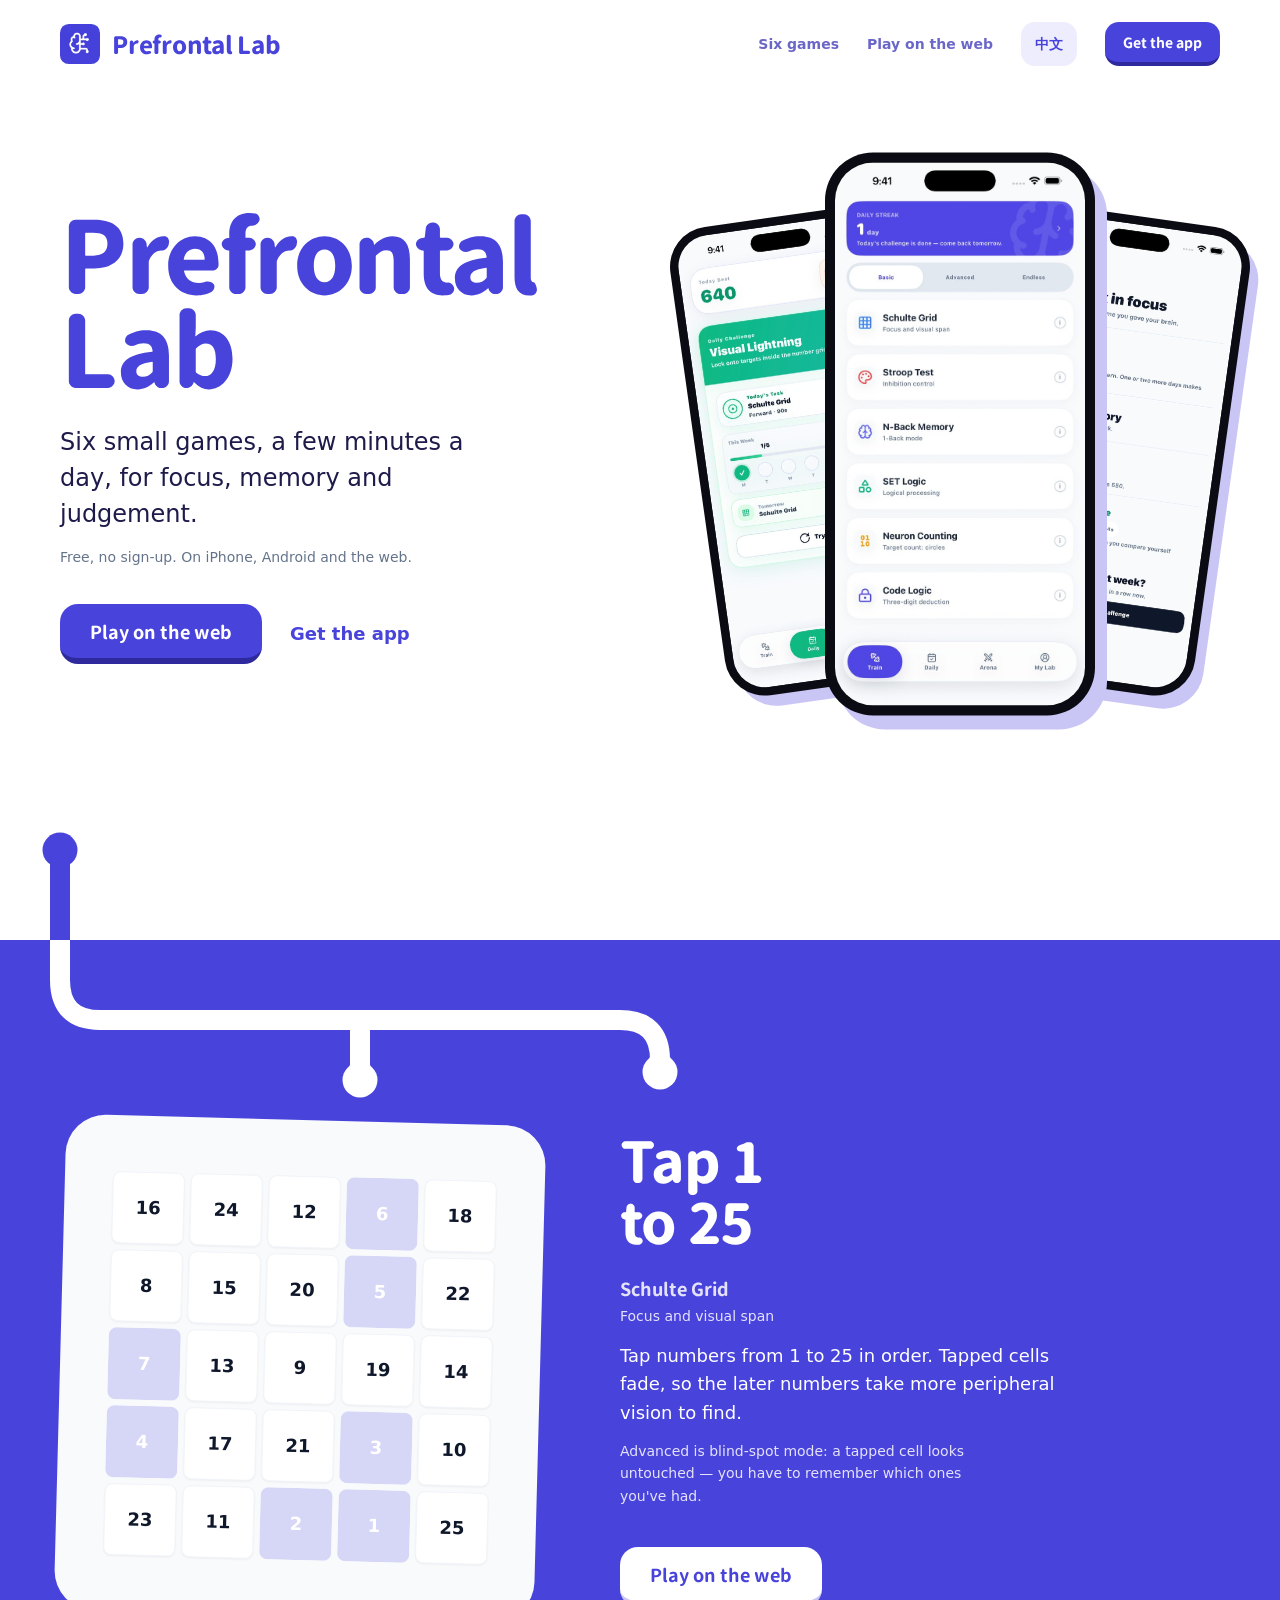
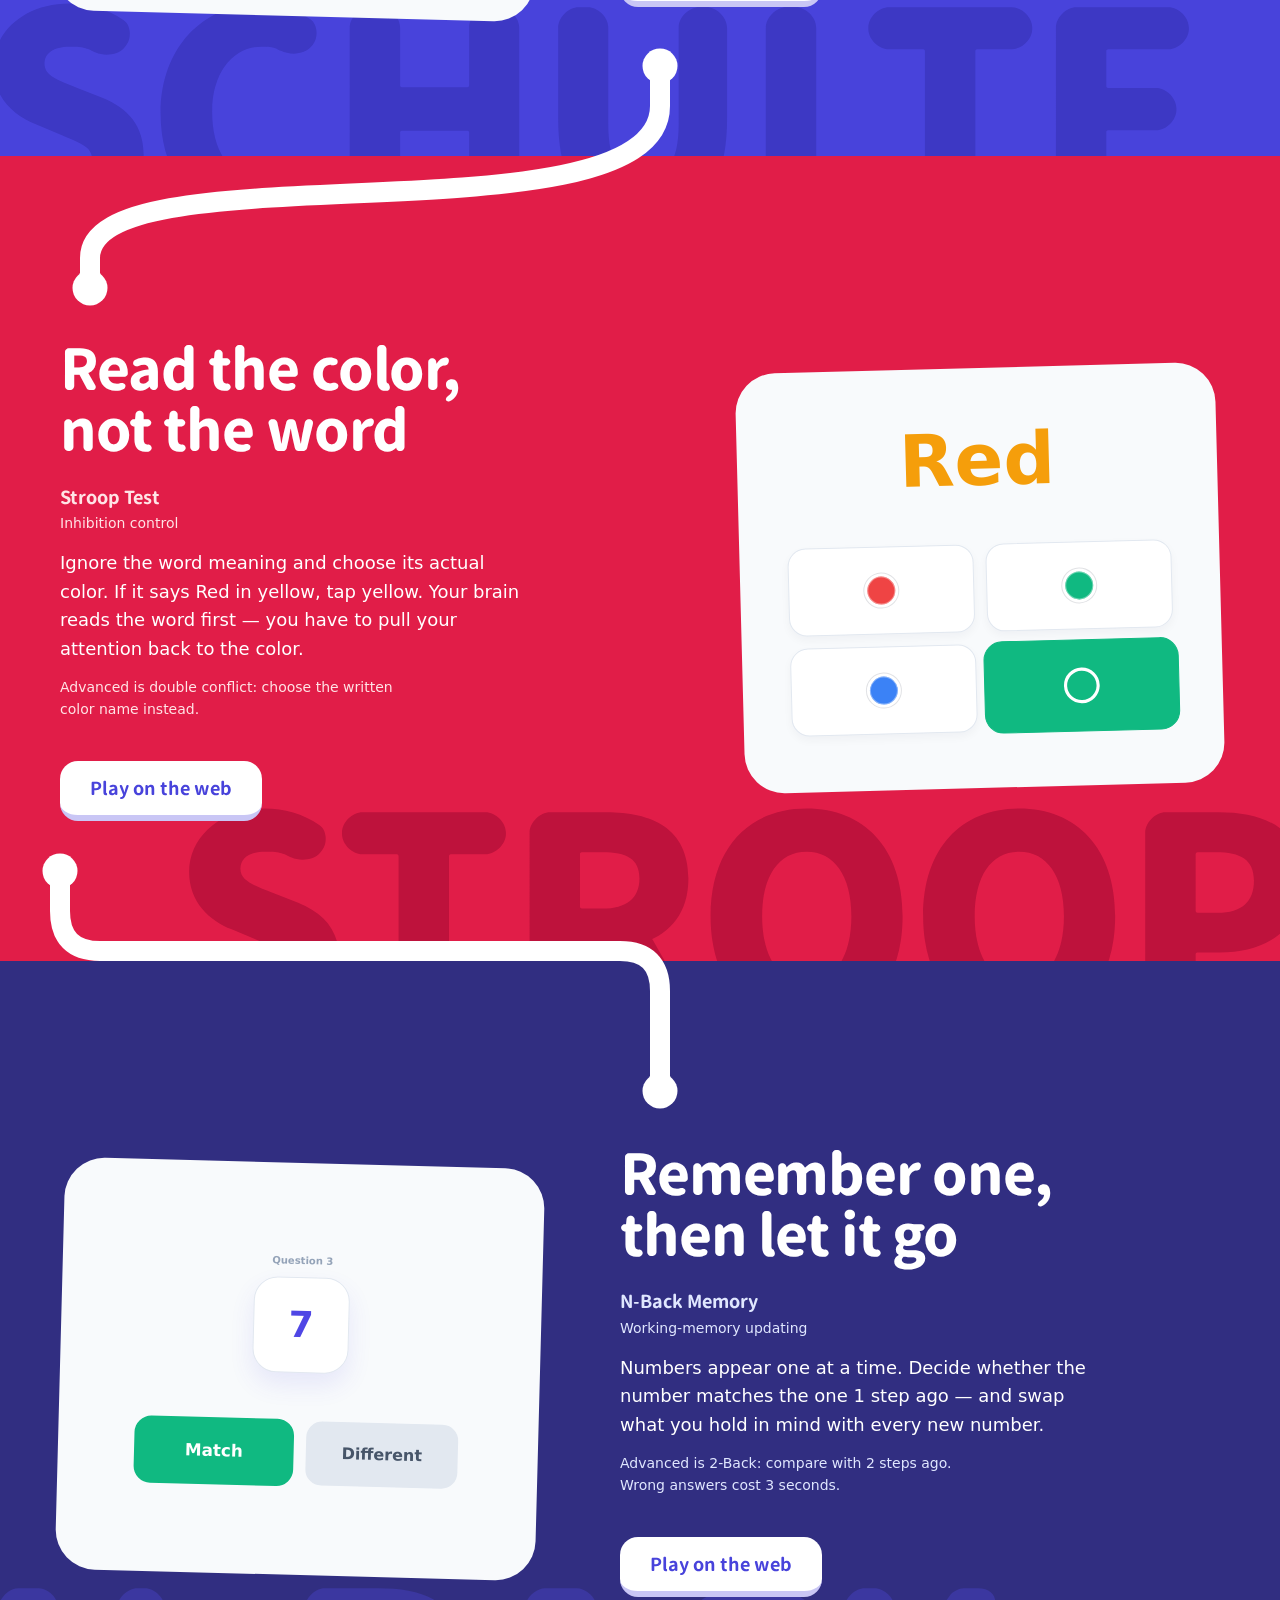
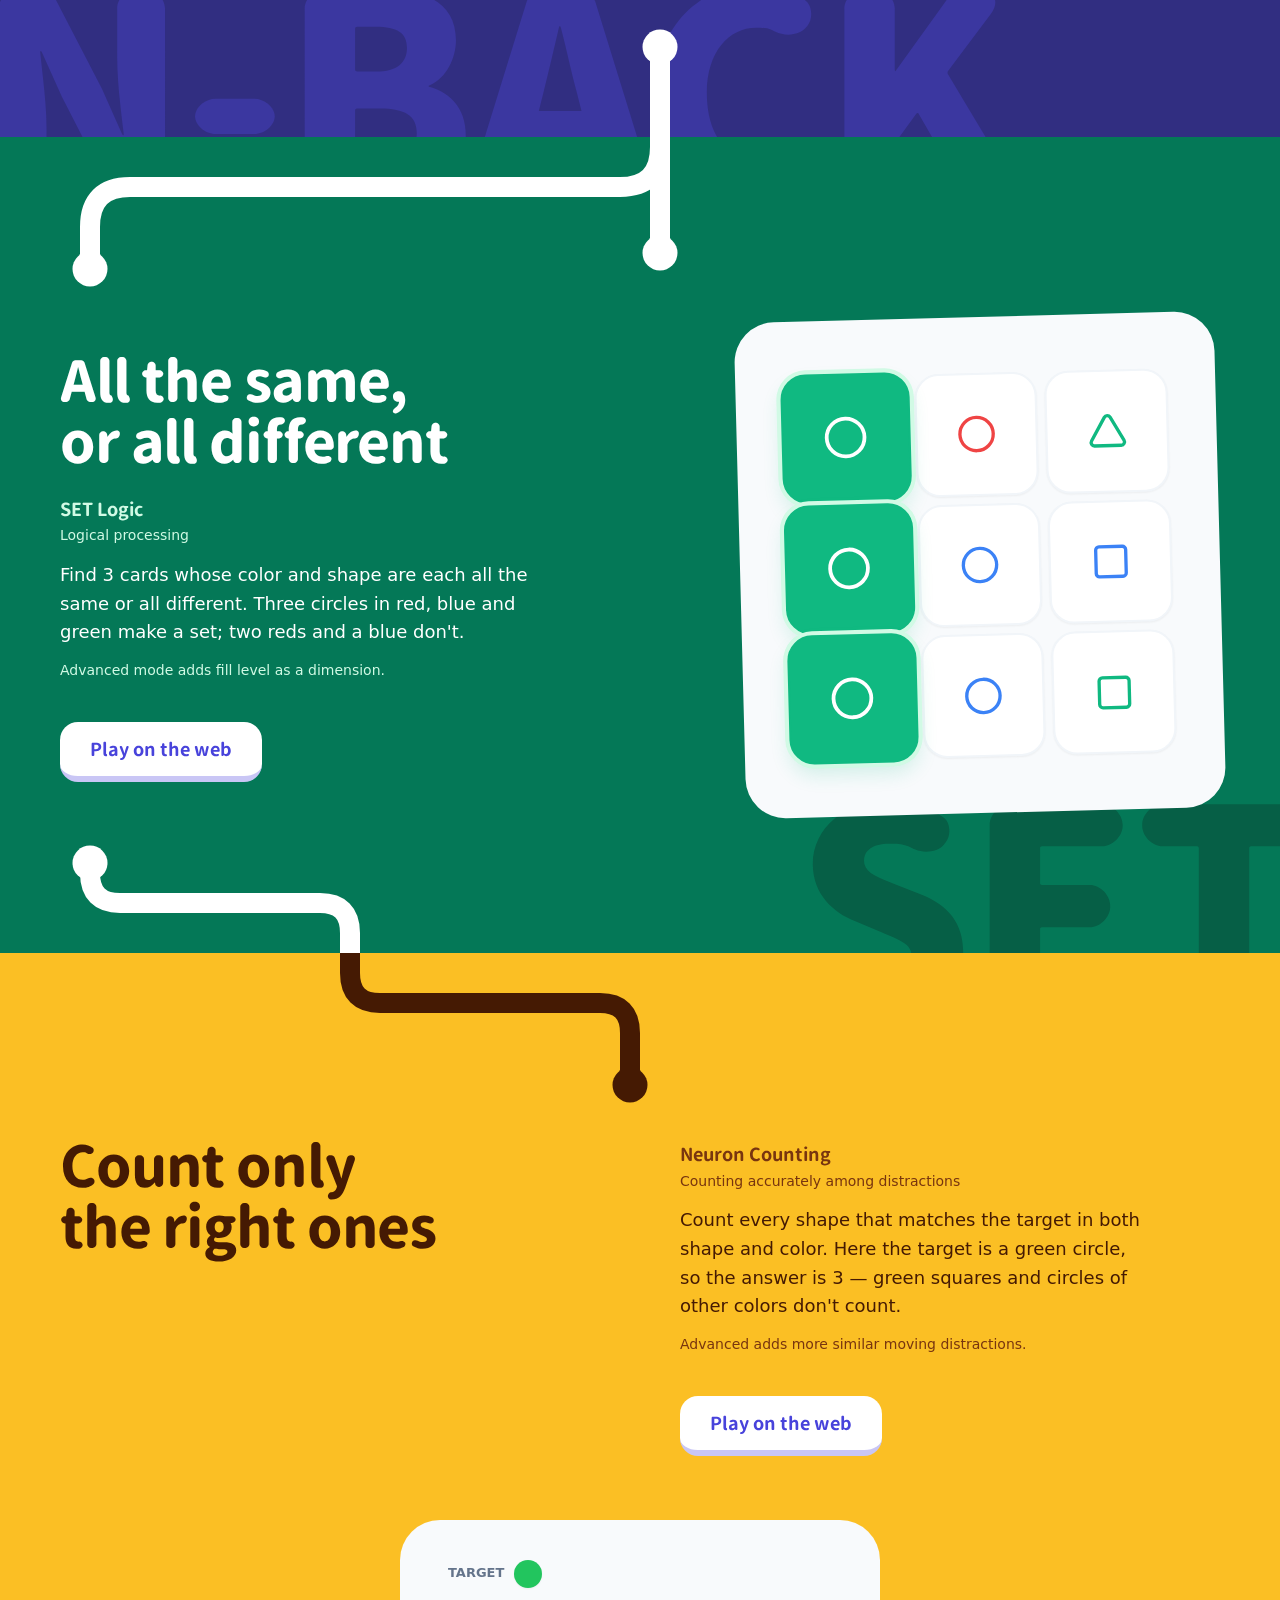
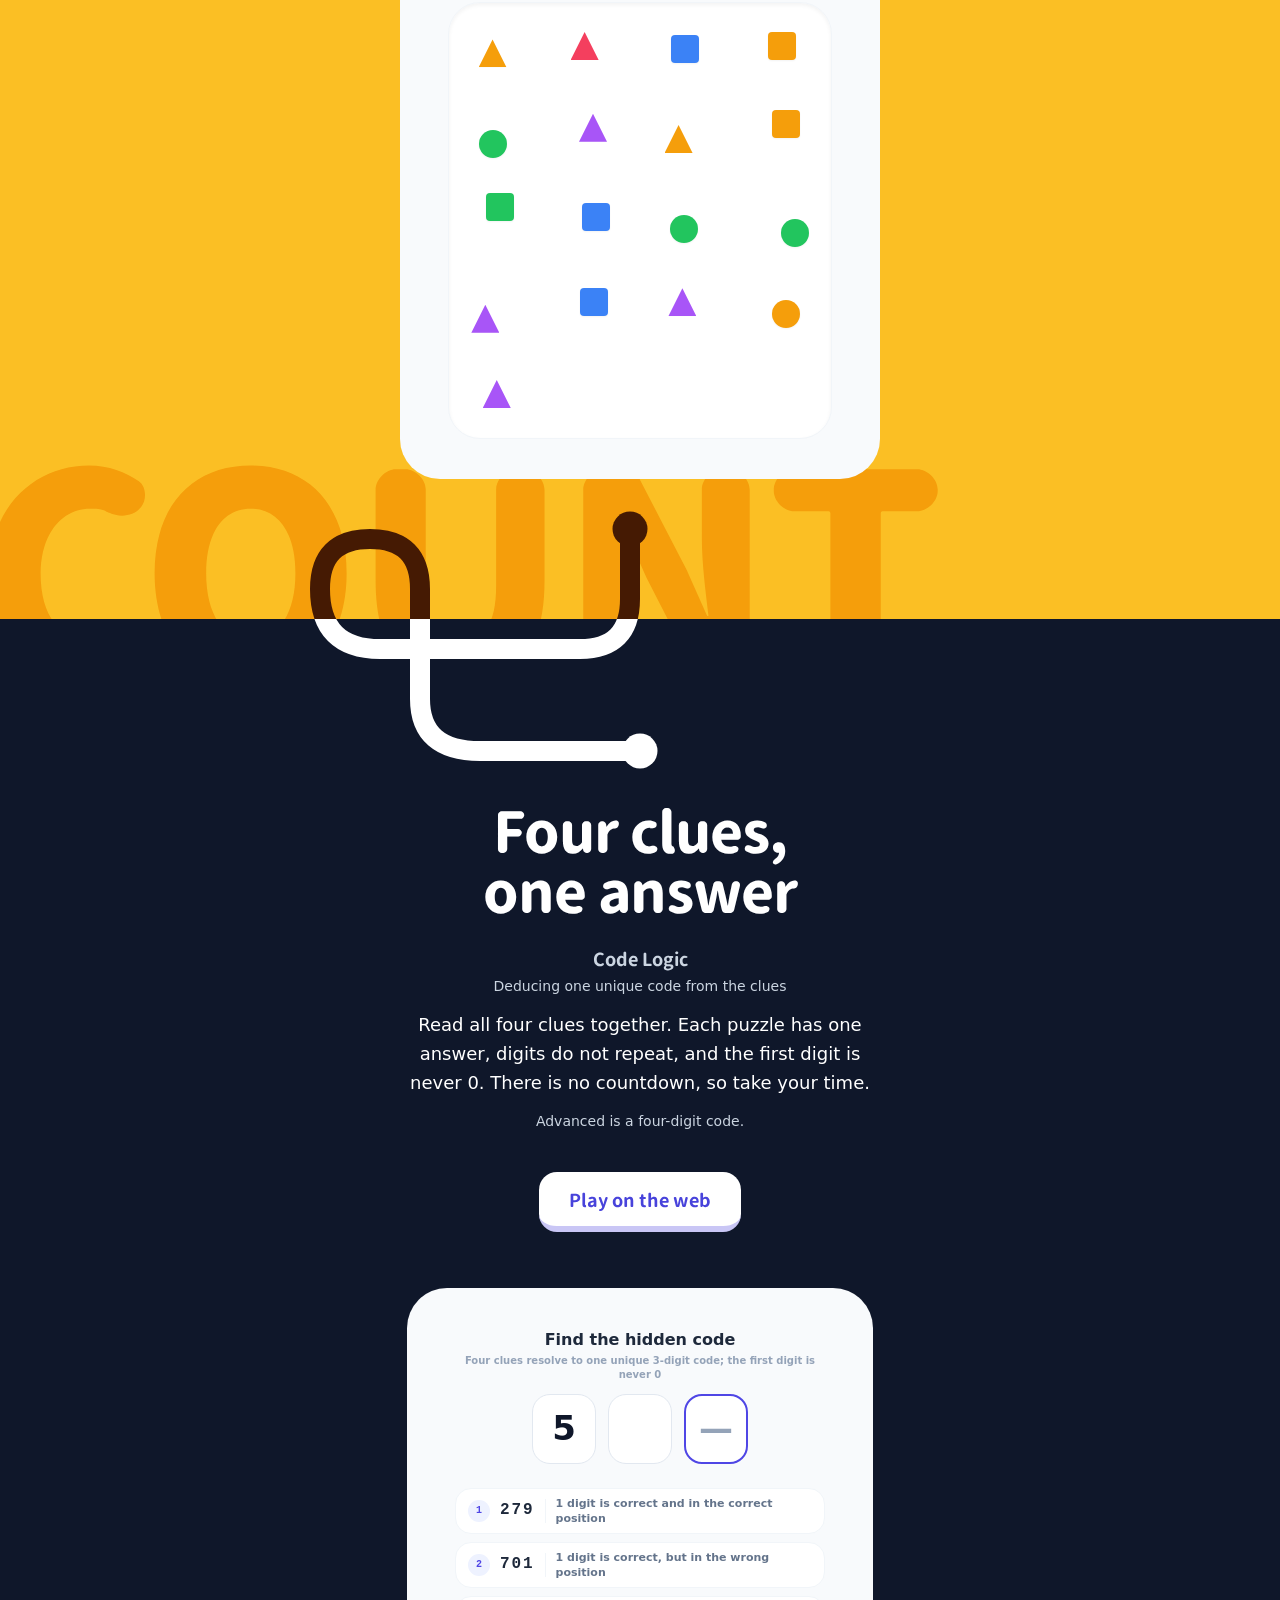
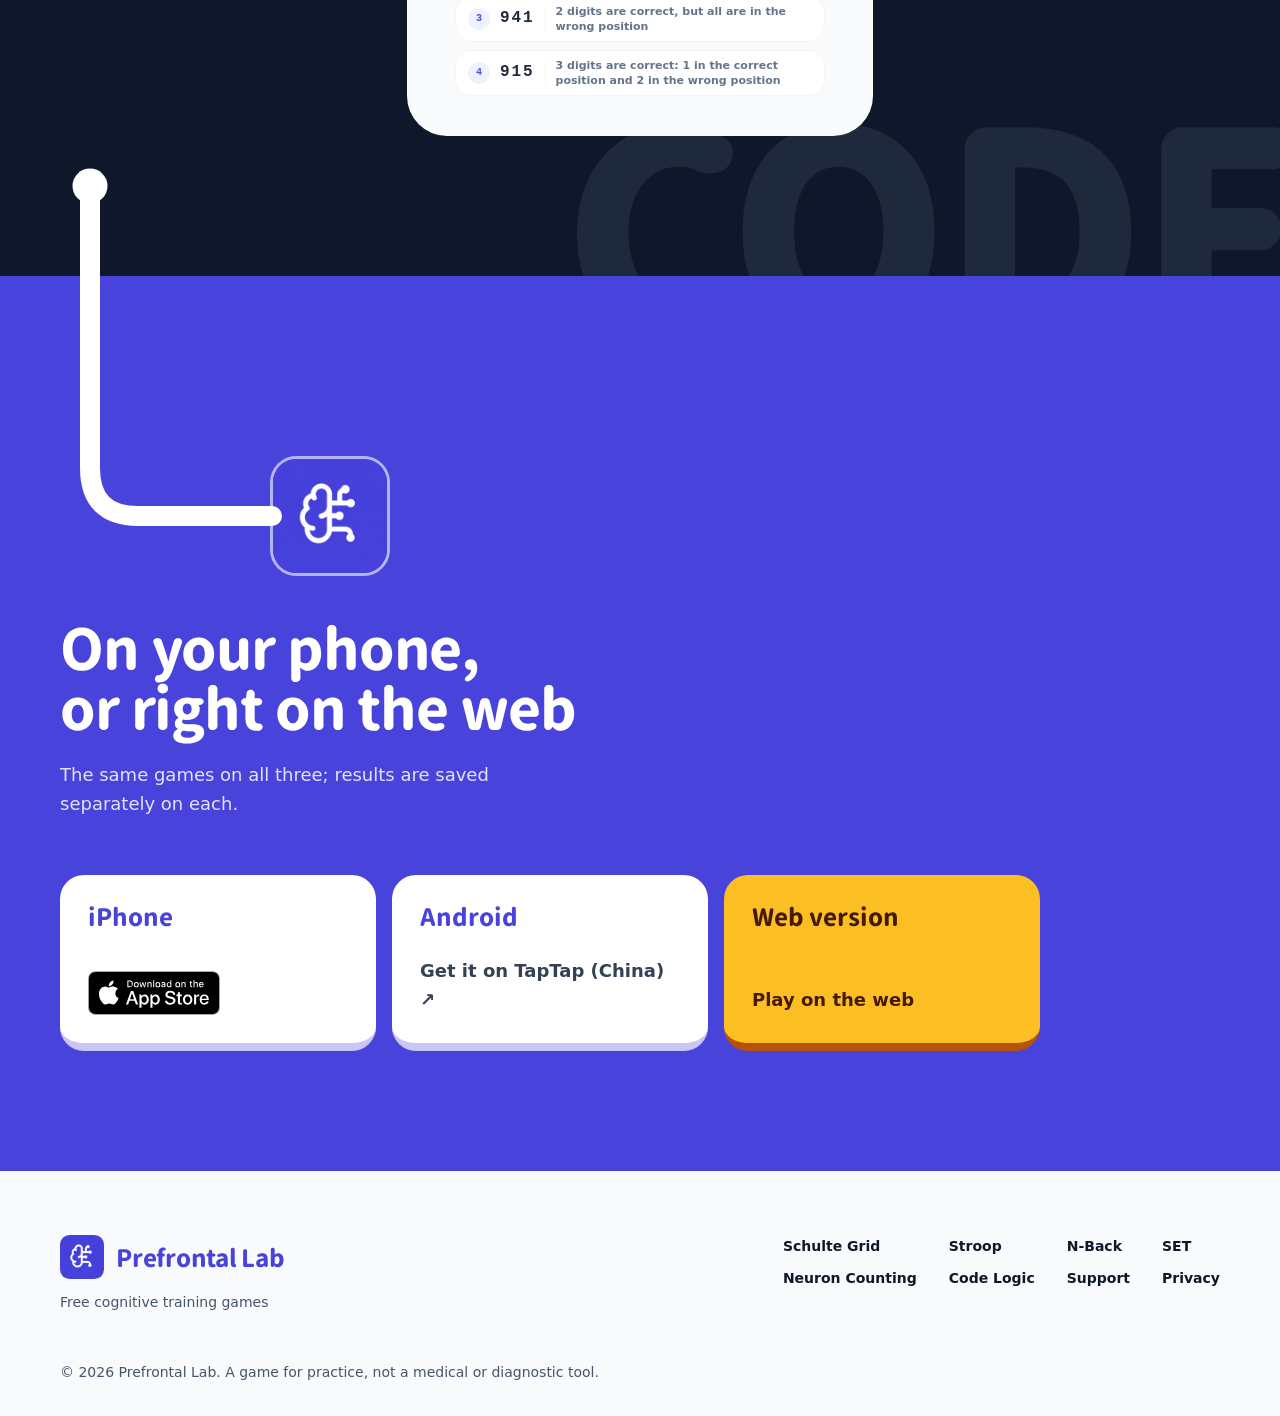
==== commit 6d5f8ff9: "Give Schulte its own screen on the site The hero no longer shows the Schulte board, so the six-games" ====
--- a/index.html
+++ b/index.html
@@ -39,7 +39,7 @@
             window.addEventListener('error', function () { document.documentElement.classList.remove('v2-anim'); });
         }
     </script>
-    <link rel="stylesheet" href="./landing/v2.css?v=20261102l">
+    <link rel="stylesheet" href="./landing/v2.css?v=20261102m">
 </head>
 
 <body>
@@ -48,7 +48,7 @@
         <header class="v2-nav v2-wrap">
             <a class="v2-brand v2-wordmark" href="#top"><img class="v2-logo" src="./landing/app-icon-256.png" alt="" width="40" height="40">Prefrontal Lab</a>
             <nav class="v2-nav-links" aria-label="页面导航" data-i18n-attr="aria-label">
-                <a href="#stroop" data-i18n>六个游戏</a>
+                <a href="#schulte" data-i18n>六个游戏</a>
                 <a href="./play.html" data-i18n>在网页上玩</a>
                 <button type="button" class="v2-lang" id="lang-toggle">EN</button>
                 <a class="v2-chunky v2-chunky-brand v2-chunky-sm" href="#download" data-i18n>下载 App</a>
@@ -83,9 +83,36 @@
         </div>
     </section>
 
+    <!-- ========== 舒尔特：品牌靛蓝，盘面在左 ========== -->
+    <section class="v2-game v2-game-schulte v2-flip" id="schulte">
+        <svg class="v2-seam" viewBox="0 0 1000 320" aria-hidden="true"><defs><linearGradient id="seam-1" gradientUnits="userSpaceOnUse" x1="0" y1="0" x2="0" y2="320"><stop offset="0.5" stop-color="#4843DB" /><stop offset="0.5" stop-color="#FFFFFF" /></linearGradient></defs><path class="v2-seam-line" d="M60 70 V200 Q60 240 100 240 H620 Q660 240 660 280 V292" stroke="url(#seam-1)" /><path class="v2-seam-line" d="M360 240 V300" stroke="url(#seam-1)" /><path class="v2-seam-dot is-start" d="M60 70 h0" stroke="url(#seam-1)" /><path class="v2-seam-dot" d="M660 292 h0" stroke="url(#seam-1)" /><path class="v2-seam-dot" d="M360 300 h0" stroke="url(#seam-1)" /></svg>
+        <span class="v2-game-mark is-left" aria-hidden="true">SCHULTE</span>
+        <div class="v2-wrap v2-game-grid">
+            <div class="v2-game-copy">
+                <h2 data-i18n>从 1 点<br>到 25</h2>
+                <p class="v2-game-name" data-i18n>舒尔特方格</p>
+                <p class="v2-game-skill" data-i18n>练专注力与视觉宽度</p>
+                <p data-i18n>按照数字 1 至 25 的顺序，依次点击方格中的数字。点过的格子会变淡，越往后越要靠余光去找。</p>
+                <p class="v2-game-tier" data-i18n>进阶是盲点模式：点过的格子不留标记，得自己记住点过哪些。</p>
+                <a class="v2-chunky v2-chunky-white v2-game-cta" href="./play.html" data-i18n>在网页上玩</a>
+            </div>
+            <!-- 盘面：screenshots/taptap/boards.css（网页版局中计算样式），1 到 7 已点、正在点 8。
+                 滚到时 1 到 7 按数字顺序亮起来（data-order），再点到 8 -->
+            <div class="v2-card is-tilt-right" data-ui aria-hidden="true">
+                <div class="v2-schulte-board">
+                    <span>16</span><span>24</span><span>12</span><span class="done" data-moment data-order="6">6</span><span>18</span>
+                    <span class="tap" data-moment data-order="8">8</span><span>15</span><span>20</span><span class="done" data-moment data-order="5">5</span><span>22</span>
+                    <span class="done" data-moment data-order="7">7</span><span>13</span><span>9</span><span>19</span><span>14</span>
+                    <span class="done" data-moment data-order="4">4</span><span>17</span><span>21</span><span class="done" data-moment data-order="3">3</span><span>10</span>
+                    <span>23</span><span>11</span><span class="done" data-moment data-order="2">2</span><span class="done" data-moment data-order="1">1</span><span>25</span>
+                </div>
+            </div>
+        </div>
+    </section>
+
     <!-- ========== Stroop：红 ========== -->
     <section class="v2-game v2-game-stroop" id="stroop">
-        <svg class="v2-seam" viewBox="0 0 1000 320" aria-hidden="true"><defs><linearGradient id="seam-1" gradientUnits="userSpaceOnUse" x1="0" y1="0" x2="0" y2="320"><stop offset="0.5" stop-color="#4843DB" /><stop offset="0.5" stop-color="#FFFFFF" /></linearGradient></defs><path class="v2-seam-line" d="M60 70 V240 Q60 290 110 290 H300" stroke="url(#seam-1)" /><path class="v2-seam-dot is-start" d="M60 70 h0" stroke="url(#seam-1)" /><path class="v2-seam-dot" d="M300 290 h0" stroke="url(#seam-1)" /></svg>
+        <svg class="v2-seam" viewBox="0 0 1000 320" aria-hidden="true"><defs><linearGradient id="seam-1b" gradientUnits="userSpaceOnUse" x1="0" y1="0" x2="0" y2="320"><stop offset="0.5" stop-color="#FFFFFF" /><stop offset="0.5" stop-color="#FFFFFF" /></linearGradient></defs><path class="v2-seam-line" d="M660 70 V110 C660 250 90 150 90 262 V292" stroke="url(#seam-1b)" /><path class="v2-seam-dot is-start" d="M660 70 h0" stroke="url(#seam-1b)" /><path class="v2-seam-dot" d="M90 292 h0" stroke="url(#seam-1b)" /></svg>
         <span class="v2-game-mark" aria-hidden="true">STROOP</span>
         <div class="v2-wrap v2-game-grid">
             <div class="v2-game-copy">
@@ -254,7 +281,7 @@
                 <p data-i18n>免费的认知训练小游戏</p>
             </div>
             <nav aria-label="页脚" data-i18n-attr="aria-label">
-                <a href="#top" data-i18n>舒尔特方格</a><a href="#stroop">Stroop</a><a href="#nback">N-Back</a>
+                <a href="#schulte" data-i18n>舒尔特方格</a><a href="#stroop">Stroop</a><a href="#nback">N-Back</a>
                 <a href="#set">SET</a><a href="#neuron" data-i18n>神经元计数</a><a href="#code" data-i18n>密码推理</a>
                 <a href="./support.html" data-i18n>支持</a><a href="./privacy.html" data-i18n>隐私政策</a>
             </nav>
@@ -318,7 +345,11 @@
             "练在干扰中精确统计": "Counting accurately among distractions",
             "练从线索中推理出唯一的密码": "Deducing one unique code from the clues",
             "装在手机上，<br>或者直接在网页上玩": "On your phone,<br>or right on the web",
-            "三个平台是同一套游戏，成绩各自保存。": "The same games on all three; results are saved separately on each."
+            "三个平台是同一套游戏，成绩各自保存。": "The same games on all three; results are saved separately on each.",
+            "从 1 点<br>到 25": "Tap 1<br>to 25",
+            "练专注力与视觉宽度": "Focus and visual span",
+            "按照数字 1 至 25 的顺序，依次点击方格中的数字。点过的格子会变淡，越往后越要靠余光去找。": "Tap numbers from 1 to 25 in order. Tapped cells fade, so the later numbers take more peripheral vision to find.",
+            "进阶是盲点模式：点过的格子不留标记，得自己记住点过哪些。": "Advanced is blind-spot mode: a tapped cell looks untouched — you have to remember which ones you've had."
         };
         var V2_EN_ATTR = {
             "页面导航": "Page navigation",
@@ -411,18 +442,21 @@
                 path.style.setProperty('--len', Math.ceil(path.getTotalLength()) + 2);
             });
             // 盘面上那一步：先拿掉它的状态，进入视野、卡片落定后再按顺序加回去
-            var STATES = ['ok', 'is-success', 'is-filled'];
+            var STATES = ['ok', 'is-success', 'is-filled', 'done', 'tap'];
             document.querySelectorAll('[data-moment]').forEach(function (el) {
                 el.dataset.moment = STATES.filter(function (c) { return el.classList.contains(c); }).join(' ');
                 STATES.forEach(function (c) { el.classList.remove(c); });
                 el.classList.add('is-pending');
             });
             function play(section) {
-                Array.prototype.forEach.call(section.querySelectorAll('[data-moment]'), function (el, i) {
+                var steps = Array.prototype.slice.call(section.querySelectorAll('[data-moment]'));
+                // 舒尔特的格子在 DOM 里是按位置排的，要按数字顺序亮，所以有 data-order 就按它排
+                steps.sort(function (a, b) { return (Number(a.dataset.order) || 0) - (Number(b.dataset.order) || 0); });
+                steps.forEach(function (el, i) {
                     setTimeout(function () {
                         el.classList.remove('is-pending');
                         el.dataset.moment.split(' ').forEach(function (c) { if (c) el.classList.add(c); });
-                    }, 900 + i * 280);
+                    }, 900 + i * (steps.length > 4 ? 170 : 280));
                 });
             }
             var seen = new IntersectionObserver(function (entries) {
--- a/landing/v2.css
+++ b/landing/v2.css
@@ -175,6 +175,8 @@
 .v2-game { padding: 180px 0 140px; /* 上边距要让过线的终点圆点（交界下 132 + 半径 17）不碰到标题 */ background: var(--field); color: var(--ink, #FFFFFF); }
 .v2-game-stroop { --field: var(--v2-stroop); --deep: var(--v2-stroop-deep); --soft: var(--v2-stroop-soft); }
 /* 每个游戏用它在 App 里的颜色系，加深到白字够对比；神经元是琥珀，太亮放不了白字，改成浅底深字 */
+/* 舒尔特：品牌靛蓝底白字（负责人 2026-11-02 定），和原来的首屏一个颜色 */
+.v2-game-schulte { --field: var(--v2-brand); --deep: #3D38C4; --soft: #E4E2FA; }
 .v2-game-nback { --field: #312E81; --deep: #3B37A0; --soft: #E0E7FF; }
 .v2-game-set { --field: #047857; --deep: #065F46; --soft: #D1FAE5; }
 .v2-game-neuron { --field: #FBBF24; --deep: #F59E0B; --soft: #78350F; --ink: #451A03; --thread: #451A03; }
@@ -233,6 +235,19 @@
 .v2-card.is-tilt-right { transform: rotate(1.5deg); }
 .v2-card.is-tilt-right:hover { transform: rotate(0.5deg) scale(1.01); }
 .v2-card.is-flat, .v2-card.is-flat:hover { transform: none; }
+
+/* 舒尔特盘面（基础档 5×5）：screenshots/taptap/boards.css，格子 72、间距 6、圆角 8。
+   点过：游戏里是 20% 靛蓝叠在 #F8FAFC 上，这里直接写叠出来的实色；正在点：缩到 .96，叠一层浅靛蓝和 2px 内描边 */
+.v2-schulte-board { display: grid; grid-template-columns: repeat(5, 72px); gap: 6px; }
+.v2-schulte-board > span {
+    position: relative; width: 72px; height: 72px; display: flex; align-items: center; justify-content: center;
+    background: #FFFFFF; border: 1px solid #F1F5F9; border-radius: 8px; box-shadow: 0 1px 2px rgba(0, 0, 0, 0.05);
+    color: #0F172A; font-size: 18px; font-weight: 700; line-height: 1;
+    transition: background-color 200ms ease, color 200ms ease, border-color 200ms ease, transform 160ms ease;
+}
+.v2-schulte-board > .done { background: #D6D6F7; border-color: transparent; color: #FFFFFF; box-shadow: none; }
+.v2-schulte-board > .tap { transform: scale(0.96); }
+.v2-schulte-board > .tap::after { content: ""; position: absolute; inset: 0; border-radius: inherit; background: rgba(129, 140, 248, 0.24); box-shadow: inset 0 0 0 2px rgba(99, 102, 241, 0.3); }
 
 /* Stroop 盘面：2026-10-28 网页局中实测。字 72/900，与按钮区间距 48；按钮 88 高、圆角 18 */
 .v2-stroop { width: 384px; display: flex; flex-direction: column; align-items: center; gap: 48px; }
@@ -455,7 +470,7 @@
     .v2-nav-links .v2-chunky { display: none; }
     .v2-lang { white-space: nowrap; }
     .v2-card { padding: 24px 16px; }
-    .v2-stroop, .v2-nback, .v2-set, .v2-neuron-wrap, .v2-code { zoom: 0.78; }
+    .v2-schulte-board, .v2-stroop, .v2-nback, .v2-set, .v2-neuron-wrap, .v2-code { zoom: 0.78; }
 }
 
 @media (prefers-reduced-motion: reduce) {
